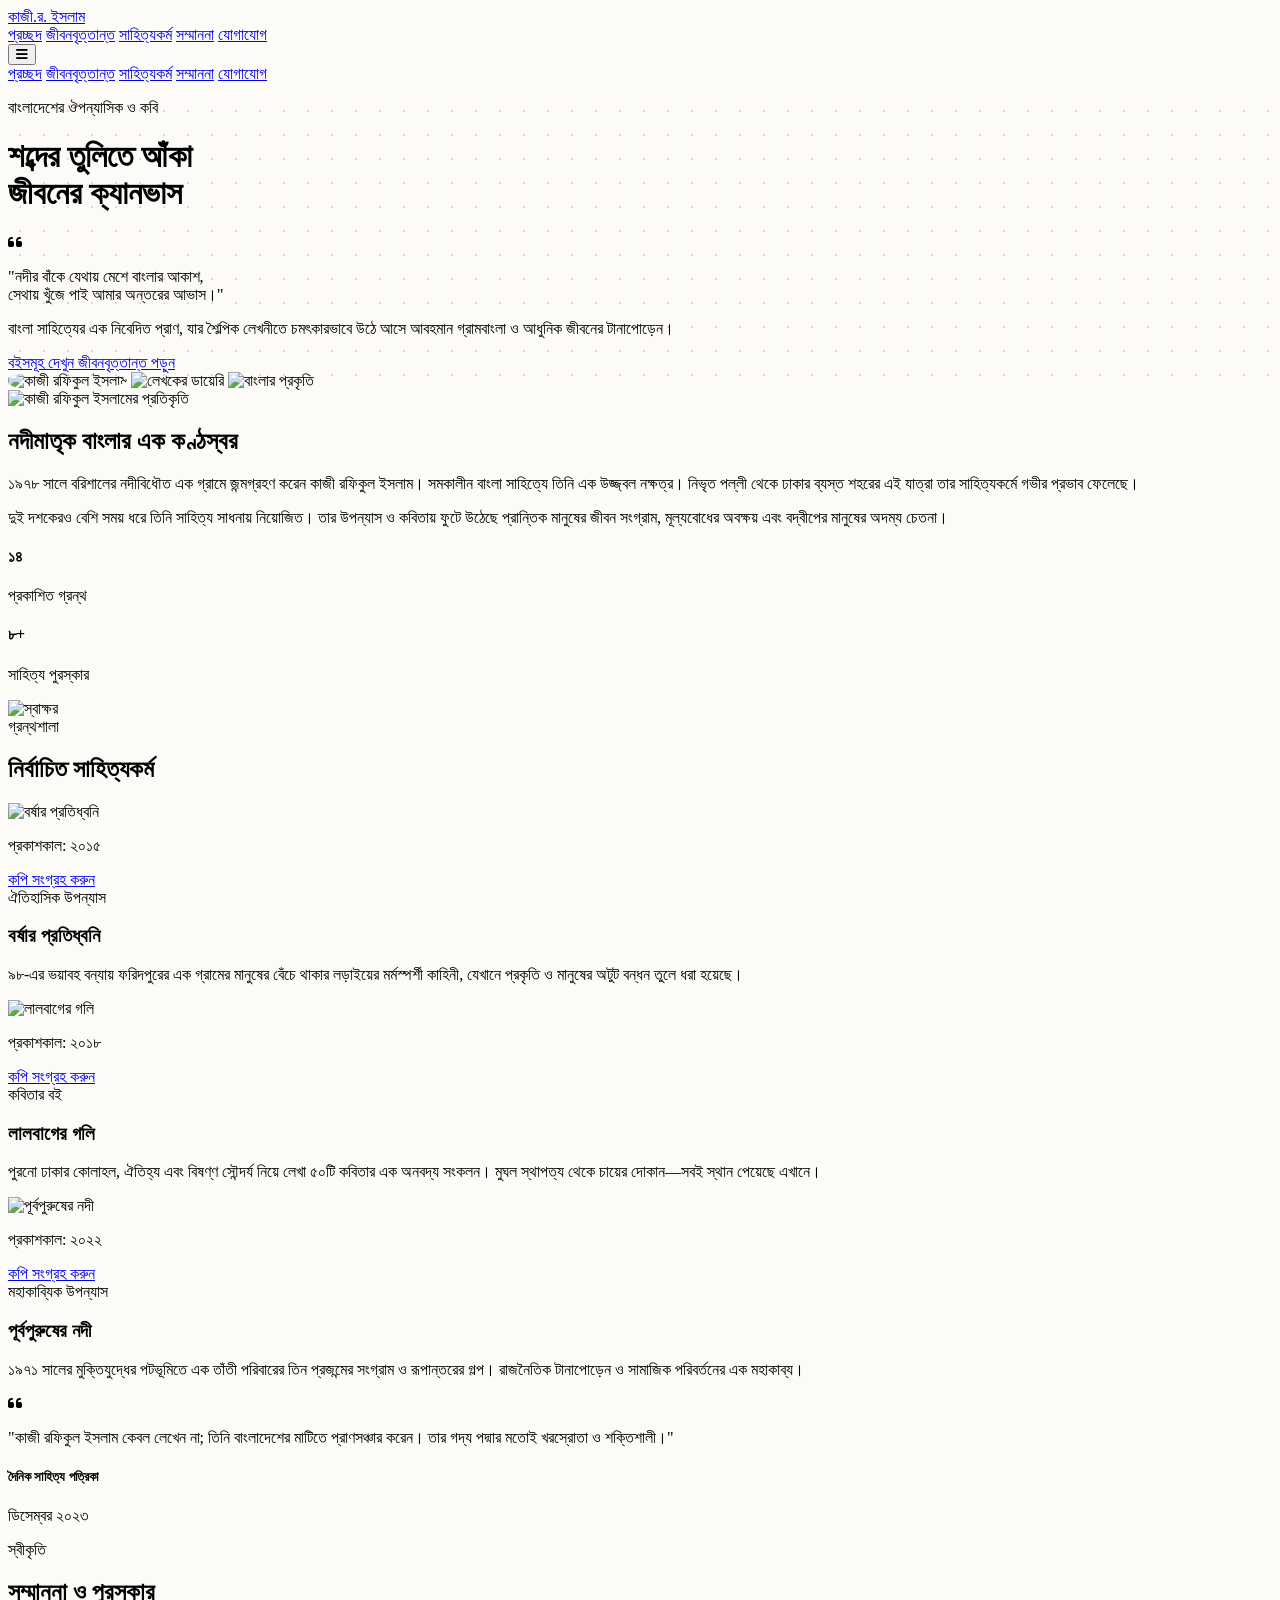
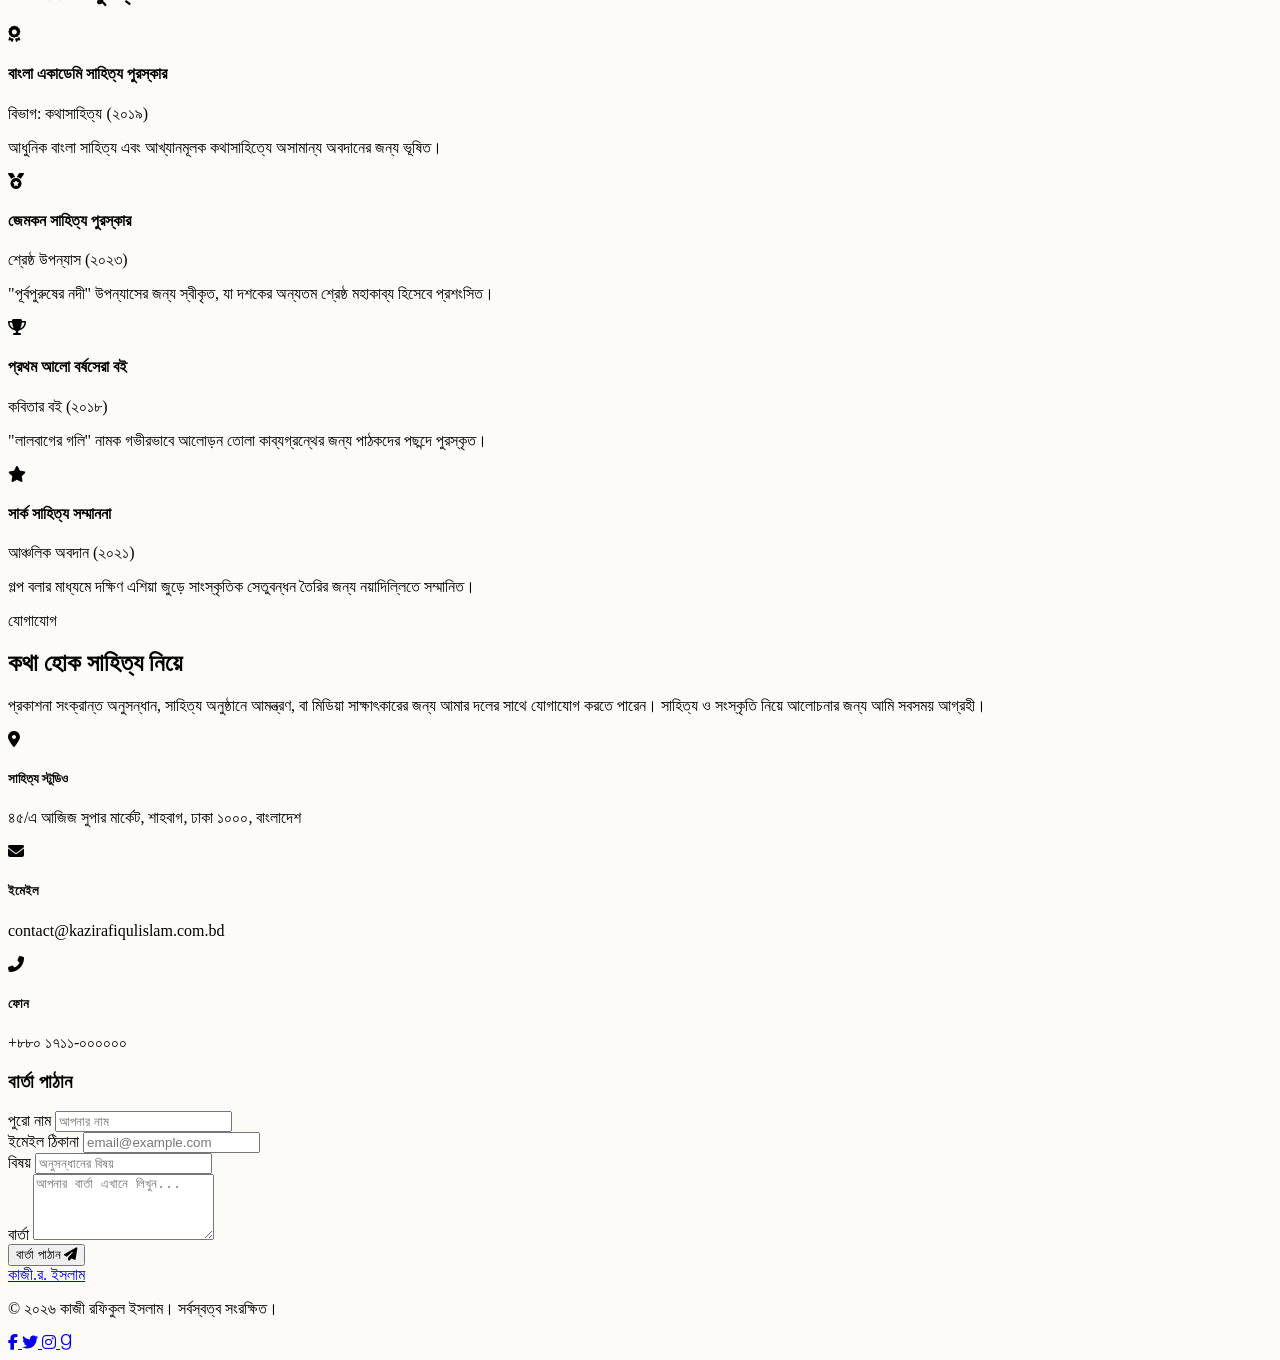
==== index.html @ dcc14ac2 "Add files via upload" ====
<!DOCTYPE html>
<html lang="en" class="scroll-smooth">
<head>
    <meta charset="UTF-8">
    <meta name="viewport" content="width=device-width, initial-scale=1.0">
    <title>কাজী রফিকুল ইসলাম | লেখক, কবি ও ঔপন্যাসিক</title>
    <!-- Tailwind CSS -->
    <script src="https://cdn.tailwindcss.com"></script>
    <!-- Google Fonts -->
    <link href="https://fonts.googleapis.com/css2?family=Noto+Sans+Bengali:wght@300;400;500;600;700&family=Noto+Serif+Bengali:wght@300;400;500;600;700&display=swap" rel="stylesheet">
    <!-- Font Awesome for Icons -->
    <link rel="stylesheet" href="https://cdnjs.cloudflare.com/ajax/libs/font-awesome/6.4.0/css/all.min.css">
    
    <script>
        tailwind.config = {
            theme: {
                extend: {
                    fontFamily: {
                        sans: ['"Noto Sans Bengali"', 'sans-serif'],
                        serif: ['"Noto Serif Bengali"', 'serif'],
                    },
                    colors: {
                        brand: {
                            dark: '#2C363F', // Charcoal/Slate for artistic contrast
                            light: '#E5D9C5', // Warm Beige
                            gold: '#C05A3E', // Terracotta / Earthy clay
                            bg: '#FDFBF7' // Very light warm cream
                        }
                    }
                }
            }
        }
    </script>
    <style>
        body {
            background-color: #FDFBF7;
        }
        .hero-pattern {
            background-color: #FDFBF7;
            background-image: radial-gradient(#E5D9C5 1px, transparent 1px);
            background-size: 24px 24px;
        }
        @keyframes float {
            0% { transform: translateY(0px); }
            50% { transform: translateY(-15px); }
            100% { transform: translateY(0px); }
        }
        .animate-float {
            animation: float 6s ease-in-out infinite;
        }
        .artistic-shape {
            border-radius: 40% 60% 70% 30% / 40% 50% 60% 50%;
        }
        .book-card:hover .book-overlay {
            opacity: 1;
        }
        .book-img {
            transition: transform 0.5s ease;
        }
        .book-card:hover .book-img {
            transform: scale(1.05);
        }
    </style>
</head>
<body class="font-sans text-brand-dark antialiased selection:bg-brand-gold selection:text-white bg-brand-bg">

    <!-- Navigation -->
    <nav class="fixed w-full z-50 transition-all duration-300 bg-brand-bg/90 backdrop-blur-md shadow-sm border-b border-brand-light/50" id="navbar">
        <div class="max-w-7xl mx-auto px-4 sm:px-6 lg:px-8">
            <div class="flex justify-between items-center h-20">
                <div class="flex-shrink-0 flex items-center">
                    <a href="#home" class="font-serif text-2xl font-bold text-brand-dark tracking-wider">
                        কাজী<span class="text-brand-gold">.</span>র<span class="text-brand-gold">.</span> ইসলাম
                    </a>
                </div>
                
                <!-- Desktop Menu -->
                <div class="hidden md:flex space-x-8 items-center">
                    <a href="#home" class="text-brand-dark hover:text-brand-gold transition-colors duration-200 font-medium">প্রচ্ছদ</a>
                    <a href="#about" class="text-brand-dark hover:text-brand-gold transition-colors duration-200 font-medium">জীবনবৃত্তান্ত</a>
                    <a href="#works" class="text-brand-dark hover:text-brand-gold transition-colors duration-200 font-medium">সাহিত্যকর্ম</a>
                    <a href="#accolades" class="text-brand-dark hover:text-brand-gold transition-colors duration-200 font-medium">সম্মাননা</a>
                    <a href="#contact" class="px-5 py-2.5 bg-brand-dark text-white font-semibold rounded-full hover:bg-brand-gold transition-all duration-300 shadow-md">যোগাযোগ</a>
                </div>

                <!-- Mobile Menu Button -->
                <div class="md:hidden flex items-center">
                    <button id="mobile-menu-btn" class="text-brand-dark hover:text-brand-gold focus:outline-none">
                        <i class="fas fa-bars text-2xl"></i>
                    </button>
                </div>
            </div>
        </div>

        <!-- Mobile Menu -->
        <div id="mobile-menu" class="hidden md:hidden bg-brand-bg border-t border-brand-light">
            <div class="px-2 pt-2 pb-3 space-y-1 sm:px-3 shadow-lg">
                <a href="#home" class="block px-3 py-2 text-base font-medium text-brand-dark hover:text-brand-gold mobile-link">প্রচ্ছদ</a>
                <a href="#about" class="block px-3 py-2 text-base font-medium text-brand-dark hover:text-brand-gold mobile-link">জীবনবৃত্তান্ত</a>
                <a href="#works" class="block px-3 py-2 text-base font-medium text-brand-dark hover:text-brand-gold mobile-link">সাহিত্যকর্ম</a>
                <a href="#accolades" class="block px-3 py-2 text-base font-medium text-brand-dark hover:text-brand-gold mobile-link">সম্মাননা</a>
                <a href="#contact" class="block px-3 py-2 text-base font-medium text-brand-gold hover:text-brand-dark mobile-link">যোগাযোগ</a>
            </div>
        </div>
    </nav>

    <!-- Hero Section -->
    <header id="home" class="hero-pattern flex items-center pt-32 pb-16 overflow-hidden relative">
        <!-- Abstract Background Blobs -->
        <div class="absolute top-10 left-10 w-64 h-64 bg-brand-light/40 rounded-full blur-3xl"></div>
        <div class="absolute bottom-10 right-20 w-80 h-80 bg-brand-gold/10 rounded-full blur-3xl"></div>

        <div class="max-w-7xl mx-auto px-4 sm:px-6 lg:px-8 w-full relative z-10">
            <div class="grid grid-cols-1 lg:grid-cols-2 gap-10 items-center">
                <!-- Text Content -->
                <div class="text-center lg:text-left order-1 pt-6 lg:pt-0">
                    <p class="text-brand-gold font-bold tracking-widest mb-4 text-sm md:text-base uppercase flex items-center justify-center lg:justify-start gap-2">
                        <span class="w-8 h-[2px] bg-brand-gold"></span>
                        বাংলাদেশের ঔপন্যাসিক ও কবি
                    </p>
                    <h1 class="text-4xl md:text-5xl lg:text-5xl/tight font-serif font-bold text-brand-dark mb-6">
                        শব্দের তুলিতে আঁকা <br/> <span class="text-brand-gold italic">জীবনের ক্যানভাস</span>
                    </h1>
                    
                    <!-- 2 Lines of Poetry -->
                    <div class="mb-8 pl-6 border-l-4 border-brand-gold text-left max-w-lg mx-auto lg:mx-0 relative">
                        <i class="fas fa-quote-left text-3xl text-brand-light absolute -left-3 -top-4 bg-brand-bg px-1 rounded-full"></i>
                        <p class="text-xl md:text-2xl text-brand-dark font-serif italic pt-2">
                            "নদীর বাঁকে যেথায় মেশে বাংলার আকাশ,<br/>
                            সেথায় খুঁজে পাই আমার অন্তরের আভাস।"
                        </p>
                    </div>

                    <p class="text-lg text-gray-600 mb-10 font-light leading-relaxed max-w-lg mx-auto lg:mx-0 text-left md:text-left">
                        বাংলা সাহিত্যের এক নিবেদিত প্রাণ, যার শৈল্পিক লেখনীতে চমৎকারভাবে উঠে আসে আবহমান গ্রামবাংলা ও আধুনিক জীবনের টানাপোড়েন।
                    </p>
                    <div class="flex flex-col sm:flex-row gap-5 justify-center lg:justify-start">
                        <a href="#works" class="px-8 py-4 bg-brand-dark text-white font-bold rounded-full hover:bg-brand-gold transition-all duration-300 text-center shadow-lg hover:shadow-xl transform hover:-translate-y-1">
                            বইসমূহ দেখুন
                        </a>
                        <a href="#about" class="px-8 py-4 bg-transparent border-2 border-brand-dark text-brand-dark font-bold rounded-full hover:bg-brand-dark hover:text-white transition-all duration-300 text-center">
                            জীবনবৃত্তান্ত পড়ুন
                        </a>
                    </div>
                </div>
                
                <!-- Artistic Photo Collage -->
                <div class="order-2 relative h-[350px] lg:h-[450px] w-full max-w-lg mx-auto mt-8 lg:mt-0">
                    <!-- Main Portrait -->
                    <img src="https://images.unsplash.com/photo-1544717305-2782549b5136?ixlib=rb-4.0.3&auto=format&fit=crop&w=600&q=80" alt="কাজী রফিকুল ইসলাম" class="absolute w-48 h-60 lg:w-56 lg:h-72 object-cover z-20 artistic-shape shadow-[0_20px_50px_rgba(0,0,0,0.15)] left-4 lg:left-12 top-4 border-8 border-white transition-transform duration-700 hover:scale-105">
                    
                    <!-- Writing/Detail Image -->
                    <img src="https://images.unsplash.com/photo-1455390582262-044cdead27d8?ixlib=rb-4.0.3&auto=format&fit=crop&w=400&q=80" alt="লেখকের ডায়েরি" class="absolute w-32 h-32 lg:w-40 lg:h-40 object-cover z-30 rounded-full shadow-2xl right-4 lg:right-8 top-32 lg:top-40 border-8 border-white animate-float">
                    
                    <!-- Bengal Nature/Abstract Image -->
                    <img src="https://images.unsplash.com/photo-1490808298716-e57585da812f?ixlib=rb-4.0.3&auto=format&fit=crop&w=400&q=80" alt="বাংলার প্রকৃতি" class="absolute w-40 h-28 lg:w-48 lg:h-32 object-cover z-10 rounded-2xl shadow-lg bottom-4 lg:bottom-10 left-12 lg:left-24 -rotate-6 opacity-90 border-4 border-white hover:rotate-0 transition-all duration-500 hover:opacity-100 hover:z-40">
                    
                    <!-- Decorative Circle -->
                    <div class="absolute w-24 h-24 lg:w-32 lg:h-32 border border-brand-gold rounded-full top-0 right-12 lg:right-16 -z-10 animate-[spin_20s_linear_infinite]"></div>
                </div>
            </div>
        </div>
    </header>

    <!-- About Section -->
    <section id="about" class="py-24 bg-white">
        <div class="max-w-7xl mx-auto px-4 sm:px-6 lg:px-8">
            <div class="grid grid-cols-1 md:grid-cols-2 gap-16 items-center">
                <div class="relative">
                    <div class="absolute inset-0 bg-brand-gold transform translate-x-4 translate-y-4 rounded-sm"></div>
                    <img src="https://images.unsplash.com/photo-1552374196-c4e7ffc6e126?ixlib=rb-4.0.3&auto=format&fit=crop&w=800&q=80" alt="কাজী রফিকুল ইসলামের প্রতিকৃতি" class="relative z-10 w-full h-auto object-cover rounded-sm shadow-xl grayscale hover:grayscale-0 transition-all duration-700">
                </div>
                <div>
                    <h2 class="text-3xl md:text-4xl font-serif font-bold text-brand-dark mb-6">নদীমাতৃক বাংলার এক কণ্ঠস্বর</h2>
                    <p class="text-gray-600 mb-6 leading-relaxed">
                        ১৯৭৮ সালে বরিশালের নদীবিধৌত এক গ্রামে জন্মগ্রহণ করেন কাজী রফিকুল ইসলাম। সমকালীন বাংলা সাহিত্যে তিনি এক উজ্জ্বল নক্ষত্র। নিভৃত পল্লী থেকে ঢাকার ব্যস্ত শহরের এই যাত্রা তার সাহিত্যকর্মে গভীর প্রভাব ফেলেছে।
                    </p>
                    <p class="text-gray-600 mb-6 leading-relaxed">
                        দুই দশকেরও বেশি সময় ধরে তিনি সাহিত্য সাধনায় নিয়োজিত। তার উপন্যাস ও কবিতায় ফুটে উঠেছে প্রান্তিক মানুষের জীবন সংগ্রাম, মূল্যবোধের অবক্ষয় এবং বদ্বীপের মানুষের অদম্য চেতনা।
                    </p>
                    <div class="grid grid-cols-2 gap-6 mt-10">
                        <div class="border-l-4 border-brand-gold pl-4">
                            <h4 class="text-3xl font-bold text-brand-dark font-serif">১৪</h4>
                            <p class="text-sm text-gray-500 uppercase tracking-wider mt-1">প্রকাশিত গ্রন্থ</p>
                        </div>
                        <div class="border-l-4 border-brand-gold pl-4">
                            <h4 class="text-3xl font-bold text-brand-dark font-serif">৮+</h4>
                            <p class="text-sm text-gray-500 uppercase tracking-wider mt-1">সাহিত্য পুরস্কার</p>
                        </div>
                    </div>
                    <div class="mt-10">
                        <img src="https://upload.wikimedia.org/wikipedia/commons/thumb/c/cd/Signature_of_John_Hancock.svg/1200px-Signature_of_John_Hancock.svg.png" alt="স্বাক্ষর" class="h-12 opacity-40">
                    </div>
                </div>
            </div>
        </div>
    </section>

    <!-- Works Section -->
    <section id="works" class="py-24 bg-brand-bg">
        <div class="max-w-7xl mx-auto px-4 sm:px-6 lg:px-8">
            <div class="text-center mb-16">
                <span class="text-brand-gold font-medium tracking-widest uppercase text-sm">গ্রন্থশালা</span>
                <h2 class="text-3xl md:text-5xl font-serif font-bold text-brand-dark mt-2 mb-4">নির্বাচিত সাহিত্যকর্ম</h2>
                <div class="w-24 h-1 bg-brand-gold mx-auto"></div>
            </div>

            <div class="grid grid-cols-1 md:grid-cols-3 gap-10">
                <!-- Book 1 -->
                <div class="book-card bg-white rounded-sm shadow-md overflow-hidden relative group cursor-pointer">
                    <div class="overflow-hidden h-80 relative">
                        <img src="https://images.unsplash.com/photo-1515694346937-94d85e41e6f0?ixlib=rb-4.0.3&auto=format&fit=crop&w=600&q=80" alt="বর্ষার প্রতিধ্বনি" class="book-img w-full h-full object-cover">
                        <div class="book-overlay absolute inset-0 bg-brand-dark/90 opacity-0 transition-opacity duration-300 flex flex-col justify-center items-center p-6 text-center">
                            <p class="text-white text-sm mb-4">প্রকাশকাল: ২০১৫</p>
                            <a href="#contact" class="px-6 py-2 border border-brand-gold text-brand-gold hover:bg-brand-gold hover:text-brand-dark transition-colors duration-300">কপি সংগ্রহ করুন</a>
                        </div>
                    </div>
                    <div class="p-8">
                        <span class="text-xs font-bold text-brand-light uppercase tracking-wider">ঐতিহাসিক উপন্যাস</span>
                        <h3 class="text-2xl font-serif font-bold text-gray-900 mt-2 mb-3">বর্ষার প্রতিধ্বনি</h3>
                        <p class="text-gray-600 text-sm line-clamp-3">
                            ৯৮-এর ভয়াবহ বন্যায় ফরিদপুরের এক গ্রামের মানুষের বেঁচে থাকার লড়াইয়ের মর্মস্পর্শী কাহিনী, যেখানে প্রকৃতি ও মানুষের অটুট বন্ধন তুলে ধরা হয়েছে।
                        </p>
                    </div>
                </div>

                <!-- Book 2 -->
                <div class="book-card bg-white rounded-sm shadow-md overflow-hidden relative group cursor-pointer">
                    <div class="overflow-hidden h-80 relative">
                        <img src="https://images.unsplash.com/photo-1605648834925-5fec8e775a6c?ixlib=rb-4.0.3&auto=format&fit=crop&w=600&q=80" alt="লালবাগের গলি" class="book-img w-full h-full object-cover">
                        <div class="book-overlay absolute inset-0 bg-brand-dark/90 opacity-0 transition-opacity duration-300 flex flex-col justify-center items-center p-6 text-center">
                            <p class="text-white text-sm mb-4">প্রকাশকাল: ২০১৮</p>
                            <a href="#contact" class="px-6 py-2 border border-brand-gold text-brand-gold hover:bg-brand-gold hover:text-brand-dark transition-colors duration-300">কপি সংগ্রহ করুন</a>
                        </div>
                    </div>
                    <div class="p-8">
                        <span class="text-xs font-bold text-brand-light uppercase tracking-wider">কবিতার বই</span>
                        <h3 class="text-2xl font-serif font-bold text-gray-900 mt-2 mb-3">লালবাগের গলি</h3>
                        <p class="text-gray-600 text-sm line-clamp-3">
                            পুরনো ঢাকার কোলাহল, ঐতিহ্য এবং বিষণ্ণ সৌন্দর্য নিয়ে লেখা ৫০টি কবিতার এক অনবদ্য সংকলন। মুঘল স্থাপত্য থেকে চায়ের দোকান—সবই স্থান পেয়েছে এখানে।
                        </p>
                    </div>
                </div>

                <!-- Book 3 -->
                <div class="book-card bg-white rounded-sm shadow-md overflow-hidden relative group cursor-pointer">
                    <div class="overflow-hidden h-80 relative">
                        <img src="https://images.unsplash.com/photo-1476514525535-07fb3b4ae5f1?ixlib=rb-4.0.3&auto=format&fit=crop&w=600&q=80" alt="পূর্বপুরুষের নদী" class="book-img w-full h-full object-cover">
                        <div class="book-overlay absolute inset-0 bg-brand-dark/90 opacity-0 transition-opacity duration-300 flex flex-col justify-center items-center p-6 text-center">
                            <p class="text-white text-sm mb-4">প্রকাশকাল: ২০২২</p>
                            <a href="#contact" class="px-6 py-2 border border-brand-gold text-brand-gold hover:bg-brand-gold hover:text-brand-dark transition-colors duration-300">কপি সংগ্রহ করুন</a>
                        </div>
                    </div>
                    <div class="p-8">
                        <span class="text-xs font-bold text-brand-light uppercase tracking-wider">মহাকাব্যিক উপন্যাস</span>
                        <h3 class="text-2xl font-serif font-bold text-gray-900 mt-2 mb-3">পূর্বপুরুষের নদী</h3>
                        <p class="text-gray-600 text-sm line-clamp-3">
                            ১৯৭১ সালের মুক্তিযুদ্ধের পটভূমিতে এক তাঁতী পরিবারের তিন প্রজন্মের সংগ্রাম ও রূপান্তরের গল্প। রাজনৈতিক টানাপোড়েন ও সামাজিক পরিবর্তনের এক মহাকাব্য।
                        </p>
                    </div>
                </div>
            </div>
        </div>
    </section>

    <!-- Testimonial Section -->
    <section class="py-20 bg-brand-light/30 text-brand-dark relative overflow-hidden border-y border-brand-light">
        <div class="absolute inset-0 opacity-40" style="background-image: url('https://www.transparenttextures.com/patterns/cream-paper.png');"></div>
        <div class="max-w-4xl mx-auto px-4 text-center relative z-10">
            <i class="fas fa-quote-left text-5xl text-brand-gold mb-8 animate-pulse"></i>
            <p class="text-2xl md:text-3xl font-serif font-light italic leading-relaxed mb-8 text-gray-800">
                "কাজী রফিকুল ইসলাম কেবল লেখেন না; তিনি বাংলাদেশের মাটিতে প্রাণসঞ্চার করেন। তার গদ্য পদ্মার মতোই খরস্রোতা ও শক্তিশালী।"
            </p>
            <div>
                <h5 class="text-lg font-bold text-brand-gold uppercase tracking-widest">দৈনিক সাহিত্য পত্রিকা</h5>
                <p class="text-sm text-gray-500 mt-1">ডিসেম্বর ২০২৩</p>
            </div>
        </div>
    </section>

    <!-- Accolades Section -->
    <section id="accolades" class="py-24 bg-white">
        <div class="max-w-7xl mx-auto px-4 sm:px-6 lg:px-8">
            <div class="text-center mb-16">
                <span class="text-brand-gold font-medium tracking-widest uppercase text-sm">স্বীকৃতি</span>
                <h2 class="text-3xl md:text-5xl font-serif font-bold text-brand-dark mt-2 mb-4">সম্মাননা ও পুরস্কার</h2>
                <div class="w-24 h-1 bg-brand-gold mx-auto"></div>
            </div>

            <div class="grid grid-cols-1 md:grid-cols-2 gap-8 max-w-4xl mx-auto">
                <div class="flex items-start p-6 border border-gray-100 rounded-sm shadow-sm hover:shadow-md transition-shadow bg-gray-50">
                    <div class="flex-shrink-0 mr-6">
                        <div class="w-14 h-14 bg-brand-dark rounded-full flex items-center justify-center text-brand-gold text-2xl">
                            <i class="fas fa-award"></i>
                        </div>
                    </div>
                    <div>
                        <h4 class="text-xl font-bold text-gray-900 font-serif">বাংলা একাডেমি সাহিত্য পুরস্কার</h4>
                        <p class="text-brand-light font-medium text-sm mt-1 mb-2">বিভাগ: কথাসাহিত্য (২০১৯)</p>
                        <p class="text-gray-600 text-sm">আধুনিক বাংলা সাহিত্য এবং আখ্যানমূলক কথাসাহিত্যে অসামান্য অবদানের জন্য ভূষিত।</p>
                    </div>
                </div>

                <div class="flex items-start p-6 border border-gray-100 rounded-sm shadow-sm hover:shadow-md transition-shadow bg-gray-50">
                    <div class="flex-shrink-0 mr-6">
                        <div class="w-14 h-14 bg-brand-dark rounded-full flex items-center justify-center text-brand-gold text-2xl">
                            <i class="fas fa-medal"></i>
                        </div>
                    </div>
                    <div>
                        <h4 class="text-xl font-bold text-gray-900 font-serif">জেমকন সাহিত্য পুরস্কার</h4>
                        <p class="text-brand-light font-medium text-sm mt-1 mb-2">শ্রেষ্ঠ উপন্যাস (২০২৩)</p>
                        <p class="text-gray-600 text-sm">"পূর্বপুরুষের নদী" উপন্যাসের জন্য স্বীকৃত, যা দশকের অন্যতম শ্রেষ্ঠ মহাকাব্য হিসেবে প্রশংসিত।</p>
                    </div>
                </div>

                <div class="flex items-start p-6 border border-gray-100 rounded-sm shadow-sm hover:shadow-md transition-shadow bg-gray-50">
                    <div class="flex-shrink-0 mr-6">
                        <div class="w-14 h-14 bg-brand-dark rounded-full flex items-center justify-center text-brand-gold text-2xl">
                            <i class="fas fa-trophy"></i>
                        </div>
                    </div>
                    <div>
                        <h4 class="text-xl font-bold text-gray-900 font-serif">প্রথম আলো বর্ষসেরা বই</h4>
                        <p class="text-brand-light font-medium text-sm mt-1 mb-2">কবিতার বই (২০১৮)</p>
                        <p class="text-gray-600 text-sm">"লালবাগের গলি" নামক গভীরভাবে আলোড়ন তোলা কাব্যগ্রন্থের জন্য পাঠকদের পছন্দে পুরস্কৃত।</p>
                    </div>
                </div>

                <div class="flex items-start p-6 border border-gray-100 rounded-sm shadow-sm hover:shadow-md transition-shadow bg-gray-50">
                    <div class="flex-shrink-0 mr-6">
                        <div class="w-14 h-14 bg-brand-dark rounded-full flex items-center justify-center text-brand-gold text-2xl">
                            <i class="fas fa-star"></i>
                        </div>
                    </div>
                    <div>
                        <h4 class="text-xl font-bold text-gray-900 font-serif">সার্ক সাহিত্য সম্মাননা</h4>
                        <p class="text-brand-light font-medium text-sm mt-1 mb-2">আঞ্চলিক অবদান (২০২১)</p>
                        <p class="text-gray-600 text-sm">গল্প বলার মাধ্যমে দক্ষিণ এশিয়া জুড়ে সাংস্কৃতিক সেতুবন্ধন তৈরির জন্য নয়াদিল্লিতে সম্মানিত।</p>
                    </div>
                </div>
            </div>
        </div>
    </section>

    <!-- Contact Section -->
    <section id="contact" class="py-24 bg-brand-bg border-t border-gray-200">
        <div class="max-w-7xl mx-auto px-4 sm:px-6 lg:px-8">
            <div class="grid grid-cols-1 lg:grid-cols-2 gap-16">
                <!-- Contact Info -->
                <div>
                    <span class="text-brand-gold font-medium tracking-widest uppercase text-sm">যোগাযোগ</span>
                    <h2 class="text-3xl md:text-5xl font-serif font-bold text-brand-dark mt-2 mb-6">কথা হোক সাহিত্য নিয়ে</h2>
                    <p class="text-gray-600 mb-10 leading-relaxed">
                        প্রকাশনা সংক্রান্ত অনুসন্ধান, সাহিত্য অনুষ্ঠানে আমন্ত্রণ, বা মিডিয়া সাক্ষাৎকারের জন্য আমার দলের সাথে যোগাযোগ করতে পারেন। সাহিত্য ও সংস্কৃতি নিয়ে আলোচনার জন্য আমি সবসময় আগ্রহী।
                    </p>
                    
                    <div class="space-y-6">
                        <div class="flex items-center">
                            <div class="w-12 h-12 bg-white rounded-full shadow-sm flex items-center justify-center text-brand-dark mr-4">
                                <i class="fas fa-map-marker-alt"></i>
                            </div>
                            <div>
                                <h5 class="font-bold text-gray-900">সাহিত্য স্টুডিও</h5>
                                <p class="text-gray-600">৪৫/এ আজিজ সুপার মার্কেট, শাহবাগ, ঢাকা ১০০০, বাংলাদেশ</p>
                            </div>
                        </div>
                        <div class="flex items-center">
                            <div class="w-12 h-12 bg-white rounded-full shadow-sm flex items-center justify-center text-brand-dark mr-4">
                                <i class="fas fa-envelope"></i>
                            </div>
                            <div>
                                <h5 class="font-bold text-gray-900">ইমেইল</h5>
                                <p class="text-gray-600">contact@kazirafiqulislam.com.bd</p>
                            </div>
                        </div>
                        <div class="flex items-center">
                            <div class="w-12 h-12 bg-white rounded-full shadow-sm flex items-center justify-center text-brand-dark mr-4">
                                <i class="fas fa-phone-alt"></i>
                            </div>
                            <div>
                                <h5 class="font-bold text-gray-900">ফোন</h5>
                                <p class="text-gray-600">+৮৮০ ১৭১১-০০০০০০</p>
                            </div>
                        </div>
                    </div>
                </div>

                <!-- Contact Form -->
                <div class="bg-white p-8 md:p-10 rounded-sm shadow-lg border-t-4 border-brand-dark">
                    <h3 class="text-2xl font-serif font-bold text-gray-900 mb-6">বার্তা পাঠান</h3>
                    <form onsubmit="event.preventDefault(); alert('আপনার বার্তার জন্য ধন্যবাদ। আমাদের দল শীঘ্রই আপনার সাথে যোগাযোগ করবে।');" class="space-y-6">
                        <div class="grid grid-cols-1 md:grid-cols-2 gap-6">
                            <div>
                                <label for="name" class="block text-sm font-medium text-gray-700 mb-2">পুরো নাম</label>
                                <input type="text" id="name" class="w-full px-4 py-3 border border-gray-300 rounded-sm focus:ring-brand-dark focus:border-brand-dark outline-none transition-colors" placeholder="আপনার নাম" required>
                            </div>
                            <div>
                                <label for="email" class="block text-sm font-medium text-gray-700 mb-2">ইমেইল ঠিকানা</label>
                                <input type="email" id="email" class="w-full px-4 py-3 border border-gray-300 rounded-sm focus:ring-brand-dark focus:border-brand-dark outline-none transition-colors" placeholder="email@example.com" required>
                            </div>
                        </div>
                        <div>
                            <label for="subject" class="block text-sm font-medium text-gray-700 mb-2">বিষয়</label>
                            <input type="text" id="subject" class="w-full px-4 py-3 border border-gray-300 rounded-sm focus:ring-brand-dark focus:border-brand-dark outline-none transition-colors" placeholder="অনুসন্ধানের বিষয়" required>
                        </div>
                        <div>
                            <label for="message" class="block text-sm font-medium text-gray-700 mb-2">বার্তা</label>
                            <textarea id="message" rows="4" class="w-full px-4 py-3 border border-gray-300 rounded-sm focus:ring-brand-dark focus:border-brand-dark outline-none transition-colors resize-none" placeholder="আপনার বার্তা এখানে লিখুন..." required></textarea>
                        </div>
                        <button type="submit" class="w-full bg-brand-dark text-white font-bold py-4 rounded-sm hover:bg-green-900 transition-colors duration-300 flex justify-center items-center">
                            বার্তা পাঠান <i class="fas fa-paper-plane ml-2"></i>
                        </button>
                    </form>
                </div>
            </div>
        </div>
    </section>

    <!-- Footer -->
    <footer class="bg-brand-dark text-gray-300 py-12 border-t border-brand-dark">
        <div class="max-w-7xl mx-auto px-4 sm:px-6 lg:px-8 flex flex-col md:flex-row justify-between items-center">
            <div class="mb-6 md:mb-0 text-center md:text-left">
                <a href="#home" class="font-serif text-2xl font-bold text-white tracking-wider block mb-2">
                    কাজী<span class="text-brand-gold">.</span>র<span class="text-brand-gold">.</span> ইসলাম
                </a>
                <p class="text-sm text-gray-400">© ২০২৬ কাজী রফিকুল ইসলাম। সর্বস্বত্ব সংরক্ষিত।</p>
            </div>
            
            <div class="flex space-x-6">
                <a href="#" class="w-10 h-10 rounded-full bg-gray-800 flex items-center justify-center hover:bg-brand-gold hover:text-white transition-all duration-300">
                    <i class="fab fa-facebook-f"></i>
                </a>
                <a href="#" class="w-10 h-10 rounded-full bg-gray-800 flex items-center justify-center hover:bg-brand-gold hover:text-white transition-all duration-300">
                    <i class="fab fa-twitter"></i>
                </a>
                <a href="#" class="w-10 h-10 rounded-full bg-gray-800 flex items-center justify-center hover:bg-brand-gold hover:text-white transition-all duration-300">
                    <i class="fab fa-instagram"></i>
                </a>
                <a href="#" class="w-10 h-10 rounded-full bg-gray-800 flex items-center justify-center hover:bg-brand-gold hover:text-white transition-all duration-300">
                    <i class="fab fa-goodreads-g"></i>
                </a>
            </div>
        </div>
    </footer>

    <!-- JavaScript for Mobile Menu and interactions -->
    <script>
        // Mobile menu toggle
        const btn = document.getElementById('mobile-menu-btn');
        const menu = document.getElementById('mobile-menu');
        const mobileLinks = document.querySelectorAll('.mobile-link');

        btn.addEventListener('click', () => {
            menu.classList.toggle('hidden');
        });

        // Close mobile menu on link click
        mobileLinks.forEach(link => {
            link.addEventListener('click', () => {
                menu.classList.add('hidden');
            });
        });

        // Navbar background opacity on scroll
        window.addEventListener('scroll', () => {
            const nav = document.getElementById('navbar');
            if (window.scrollY > 50) {
                nav.classList.add('shadow-md');
                nav.classList.remove('bg-brand-bg/90', 'shadow-sm');
                nav.classList.add('bg-white');
            } else {
                nav.classList.remove('shadow-md', 'bg-white');
                nav.classList.add('bg-brand-bg/90', 'shadow-sm');
            }
        });
    </script>
</body>
</html>
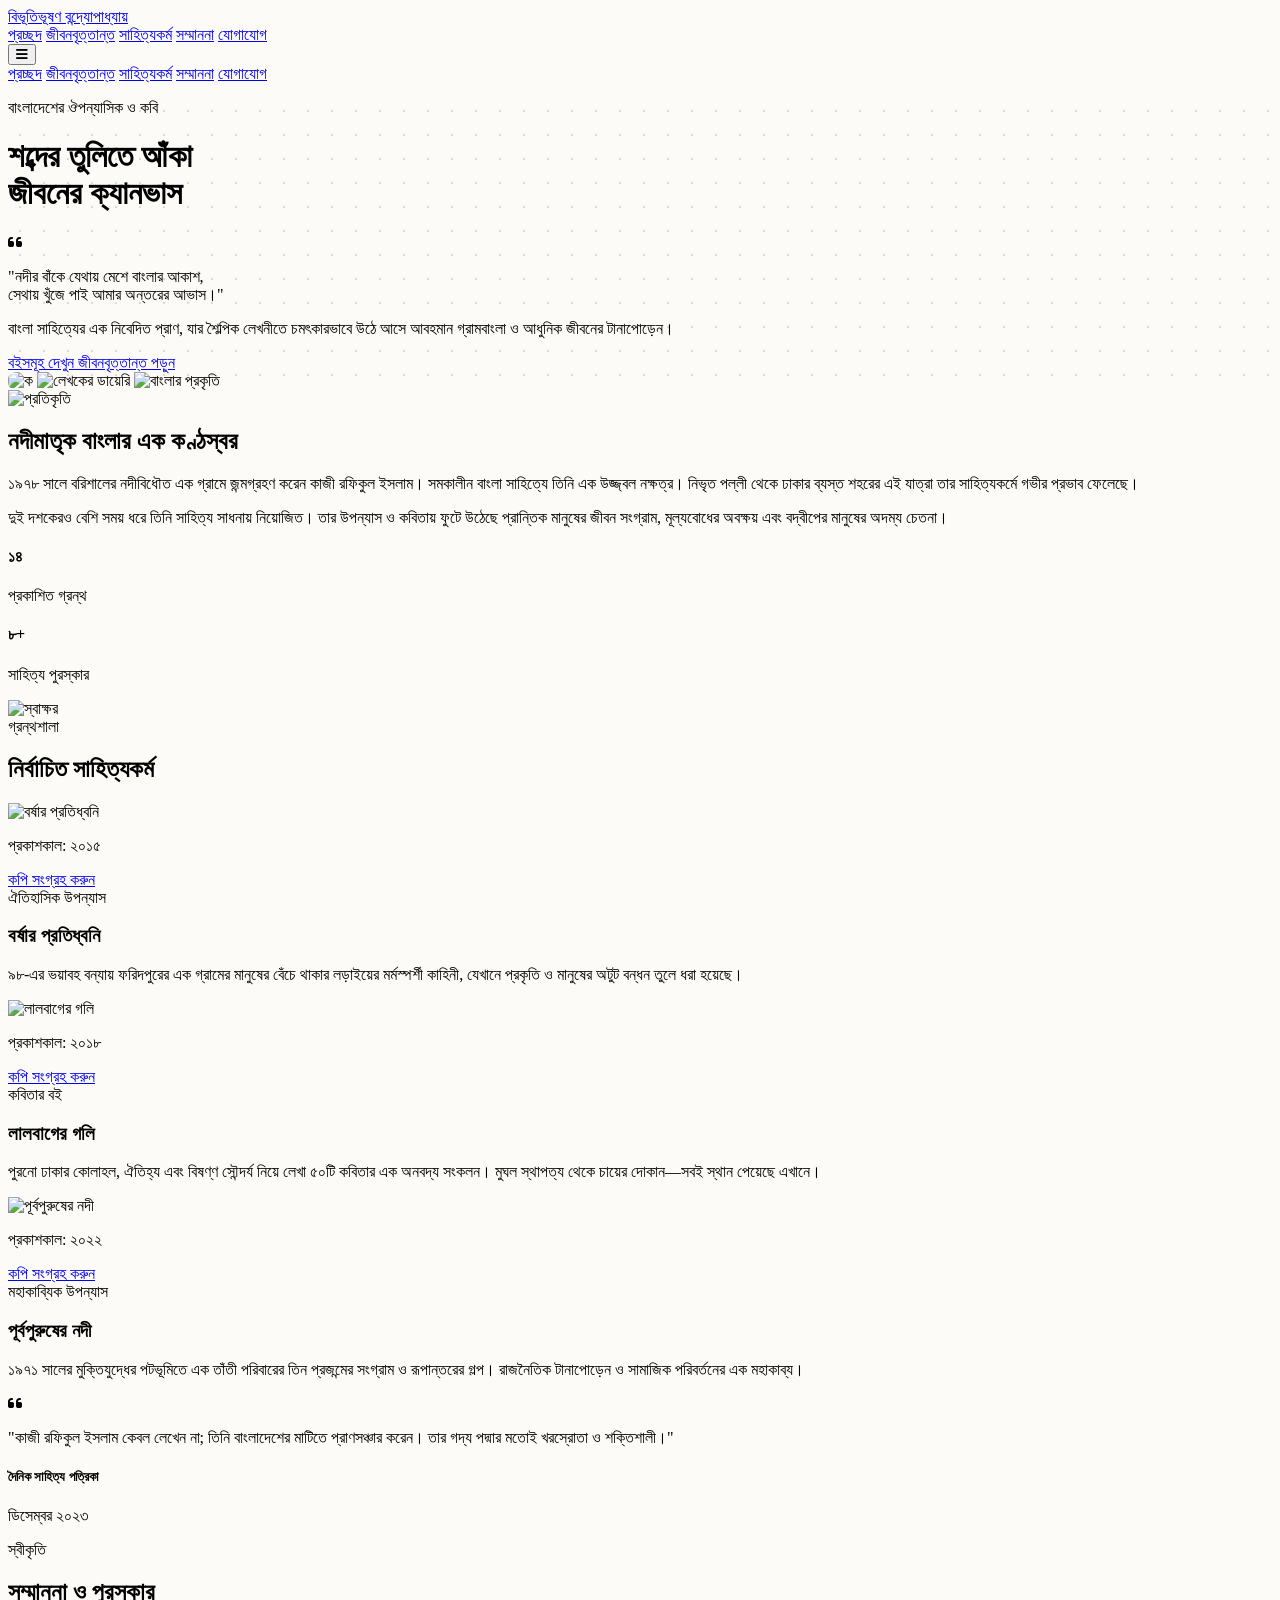
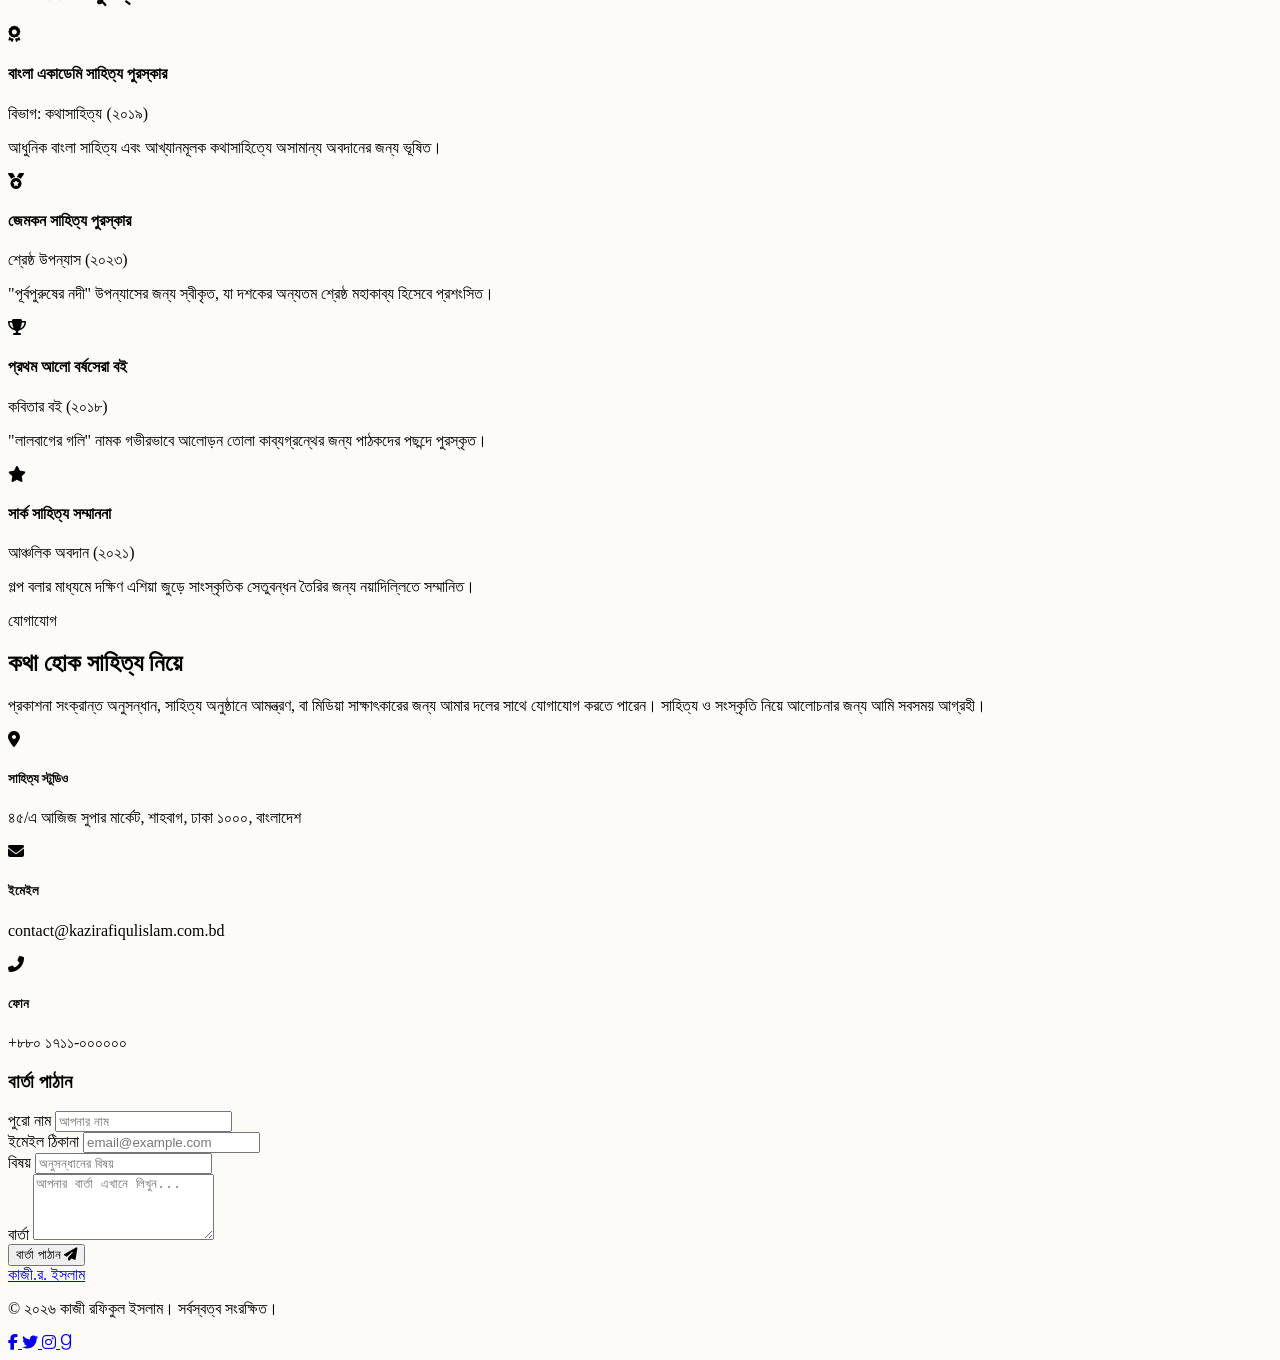
==== commit 495df2ba: "index.html" ====
--- a/index.html
+++ b/index.html
@@ -3,7 +3,7 @@
 <head>
     <meta charset="UTF-8">
     <meta name="viewport" content="width=device-width, initial-scale=1.0">
-    <title>কাজী রফিকুল ইসলাম | লেখক, কবি ও ঔপন্যাসিক</title>
+    <title>বিভূতিভূষণ বন্দ্যোপাধ্যায়াম | লেখক, কবি ও ঔপন্যাসিক</title>
     <!-- Tailwind CSS -->
     <script src="https://cdn.tailwindcss.com"></script>
     <!-- Google Fonts -->
@@ -70,7 +70,7 @@
             <div class="flex justify-between items-center h-20">
                 <div class="flex-shrink-0 flex items-center">
                     <a href="#home" class="font-serif text-2xl font-bold text-brand-dark tracking-wider">
-                        কাজী<span class="text-brand-gold">.</span>র<span class="text-brand-gold">.</span> ইসলাম
+                        বিভূতিভূষণ<span class="text-brand-gold"> </span><span class="text-brand-gold"></span>বন্দ্যোপাধ্যায়
                     </a>
                 </div>
                 
@@ -147,13 +147,13 @@
                 <!-- Artistic Photo Collage -->
                 <div class="order-2 relative h-[350px] lg:h-[450px] w-full max-w-lg mx-auto mt-8 lg:mt-0">
                     <!-- Main Portrait -->
-                    <img src="https://images.unsplash.com/photo-1544717305-2782549b5136?ixlib=rb-4.0.3&auto=format&fit=crop&w=600&q=80" alt="কাজী রফিকুল ইসলাম" class="absolute w-48 h-60 lg:w-56 lg:h-72 object-cover z-20 artistic-shape shadow-[0_20px_50px_rgba(0,0,0,0.15)] left-4 lg:left-12 top-4 border-8 border-white transition-transform duration-700 hover:scale-105">
+                    <img src="https://pbs.twimg.com/media/F5zVjQMW8AA5DQH.jpg" alt="ক" class="absolute w-48 h-60 lg:w-56 lg:h-72 object-cover z-20 artistic-shape shadow-[0_20px_50px_rgba(0,0,0,0.15)] left-4 lg:left-12 top-4 border-8 border-white transition-transform duration-700 hover:scale-105">
                     
                     <!-- Writing/Detail Image -->
-                    <img src="https://images.unsplash.com/photo-1455390582262-044cdead27d8?ixlib=rb-4.0.3&auto=format&fit=crop&w=400&q=80" alt="লেখকের ডায়েরি" class="absolute w-32 h-32 lg:w-40 lg:h-40 object-cover z-30 rounded-full shadow-2xl right-4 lg:right-8 top-32 lg:top-40 border-8 border-white animate-float">
+                    <img src="https://www.anuperona.com/wp-content/uploads/2022/06/bibhutibhushan-bandyopadhyay.jpg" alt="লেখকের ডায়েরি" class="absolute w-32 h-32 lg:w-40 lg:h-40 object-cover z-30 rounded-full shadow-2xl right-4 lg:right-8 top-32 lg:top-40 border-8 border-white animate-float">
                     
                     <!-- Bengal Nature/Abstract Image -->
-                    <img src="https://images.unsplash.com/photo-1490808298716-e57585da812f?ixlib=rb-4.0.3&auto=format&fit=crop&w=400&q=80" alt="বাংলার প্রকৃতি" class="absolute w-40 h-28 lg:w-48 lg:h-32 object-cover z-10 rounded-2xl shadow-lg bottom-4 lg:bottom-10 left-12 lg:left-24 -rotate-6 opacity-90 border-4 border-white hover:rotate-0 transition-all duration-500 hover:opacity-100 hover:z-40">
+                    <img src="https://images.indianexpress.com/2019/09/bibhutibhushan_withrama.jpg" alt="বাংলার প্রকৃতি" class="absolute w-40 h-28 lg:w-48 lg:h-32 object-cover z-10 rounded-2xl shadow-lg bottom-4 lg:bottom-10 left-12 lg:left-24 -rotate-6 opacity-90 border-4 border-white hover:rotate-0 transition-all duration-500 hover:opacity-100 hover:z-40">
                     
                     <!-- Decorative Circle -->
                     <div class="absolute w-24 h-24 lg:w-32 lg:h-32 border border-brand-gold rounded-full top-0 right-12 lg:right-16 -z-10 animate-[spin_20s_linear_infinite]"></div>
@@ -168,7 +168,7 @@
             <div class="grid grid-cols-1 md:grid-cols-2 gap-16 items-center">
                 <div class="relative">
                     <div class="absolute inset-0 bg-brand-gold transform translate-x-4 translate-y-4 rounded-sm"></div>
-                    <img src="https://images.unsplash.com/photo-1552374196-c4e7ffc6e126?ixlib=rb-4.0.3&auto=format&fit=crop&w=800&q=80" alt="কাজী রফিকুল ইসলামের প্রতিকৃতি" class="relative z-10 w-full h-auto object-cover rounded-sm shadow-xl grayscale hover:grayscale-0 transition-all duration-700">
+                    <img src="https://img-cdn.publive.online/fit-in/640x430/filters:format(webp)/indian-express-bangla/media/media_files/2025/09/11/bibhutibhushan-bandopadhyay-2025-09-11-19-50-33.jpg" alt="প্রতিকৃতি" class="relative z-10 w-full h-auto object-cover rounded-sm shadow-xl grayscale hover:grayscale-0 transition-all duration-700">
                 </div>
                 <div>
                     <h2 class="text-3xl md:text-4xl font-serif font-bold text-brand-dark mb-6">নদীমাতৃক বাংলার এক কণ্ঠস্বর</h2>
@@ -189,7 +189,7 @@
                         </div>
                     </div>
                     <div class="mt-10">
-                        <img src="https://upload.wikimedia.org/wikipedia/commons/thumb/c/cd/Signature_of_John_Hancock.svg/1200px-Signature_of_John_Hancock.svg.png" alt="স্বাক্ষর" class="h-12 opacity-40">
+                        <img src="https://upload.wikimedia.org/wikipedia/commons/4/45/%E0%A6%B8%E0%A7%8D%E0%A6%AC%E0%A6%BE%E0%A6%95%E0%A7%8D%E0%A6%B7%E0%A6%B0_-_%E0%A6%AC%E0%A6%BF%E0%A6%AD%E0%A7%82%E0%A6%A4%E0%A6%BF%E0%A6%AD%E0%A7%82%E0%A6%B7%E0%A6%A3_%E0%A6%AC%E0%A6%A8%E0%A7%8D%E0%A6%A6%E0%A7%8D%E0%A6%AF%E0%A7%8B%E0%A6%AA%E0%A6%BE%E0%A6%A7%E0%A7%8D%E0%A6%AF%E0%A6%BE%E0%A6%AF%E0%A6%BC.jpg" alt="স্বাক্ষর" class="h-12 opacity-40">
                     </div>
                 </div>
             </div>
@@ -209,7 +209,7 @@
                 <!-- Book 1 -->
                 <div class="book-card bg-white rounded-sm shadow-md overflow-hidden relative group cursor-pointer">
                     <div class="overflow-hidden h-80 relative">
-                        <img src="https://images.unsplash.com/photo-1515694346937-94d85e41e6f0?ixlib=rb-4.0.3&auto=format&fit=crop&w=600&q=80" alt="বর্ষার প্রতিধ্বনি" class="book-img w-full h-full object-cover">
+                        <img src="https://rokbucket.rokomari.io/ProductNew20190903/260X372/Nishipadma-Bibhutibhushan_Bandyopadhyay-fbfe6-406861.png" alt="বর্ষার প্রতিধ্বনি" class="book-img w-full h-full object-cover">
                         <div class="book-overlay absolute inset-0 bg-brand-dark/90 opacity-0 transition-opacity duration-300 flex flex-col justify-center items-center p-6 text-center">
                             <p class="text-white text-sm mb-4">প্রকাশকাল: ২০১৫</p>
                             <a href="#contact" class="px-6 py-2 border border-brand-gold text-brand-gold hover:bg-brand-gold hover:text-brand-dark transition-colors duration-300">কপি সংগ্রহ করুন</a>
@@ -227,7 +227,7 @@
                 <!-- Book 2 -->
                 <div class="book-card bg-white rounded-sm shadow-md overflow-hidden relative group cursor-pointer">
                     <div class="overflow-hidden h-80 relative">
-                        <img src="https://images.unsplash.com/photo-1605648834925-5fec8e775a6c?ixlib=rb-4.0.3&auto=format&fit=crop&w=600&q=80" alt="লালবাগের গলি" class="book-img w-full h-full object-cover">
+                        <img src="https://pbs.com.bd/_next/image?url=https%3A%2F%2Ffs.pbs.com.bd%2FDIR%2FCom%2FPBS%2FProduct%2FImageDetails%2F2402625.jpg&w=640&q=75" alt="লালবাগের গলি" class="book-img w-full h-full object-cover">
                         <div class="book-overlay absolute inset-0 bg-brand-dark/90 opacity-0 transition-opacity duration-300 flex flex-col justify-center items-center p-6 text-center">
                             <p class="text-white text-sm mb-4">প্রকাশকাল: ২০১৮</p>
                             <a href="#contact" class="px-6 py-2 border border-brand-gold text-brand-gold hover:bg-brand-gold hover:text-brand-dark transition-colors duration-300">কপি সংগ্রহ করুন</a>
@@ -245,7 +245,7 @@
                 <!-- Book 3 -->
                 <div class="book-card bg-white rounded-sm shadow-md overflow-hidden relative group cursor-pointer">
                     <div class="overflow-hidden h-80 relative">
-                        <img src="https://images.unsplash.com/photo-1476514525535-07fb3b4ae5f1?ixlib=rb-4.0.3&auto=format&fit=crop&w=600&q=80" alt="পূর্বপুরুষের নদী" class="book-img w-full h-full object-cover">
+                        <img src="https://rabindranath.in/wp-content/uploads/2024/05/Taranath-Tantrik-By-Bibhutibhushan-Bandopadhyay-%E0%A6%A4%E0%A6%BE%E0%A6%B0%E0%A6%BE%E0%A6%A8%E0%A6%BE%E0%A6%A5-%E0%A6%A4%E0%A6%BE%E0%A6%A8%E0%A7%8D%E0%A6%A4%E0%A7%8D%E0%A6%B0%E0%A6%BF%E0%A6%95-185x278.jpg" alt="পূর্বপুরুষের নদী" class="book-img w-full h-full object-cover">
                         <div class="book-overlay absolute inset-0 bg-brand-dark/90 opacity-0 transition-opacity duration-300 flex flex-col justify-center items-center p-6 text-center">
                             <p class="text-white text-sm mb-4">প্রকাশকাল: ২০২২</p>
                             <a href="#contact" class="px-6 py-2 border border-brand-gold text-brand-gold hover:bg-brand-gold hover:text-brand-dark transition-colors duration-300">কপি সংগ্রহ করুন</a>
@@ -476,4 +476,4 @@
         });
     </script>
 </body>
-</html>+</html>
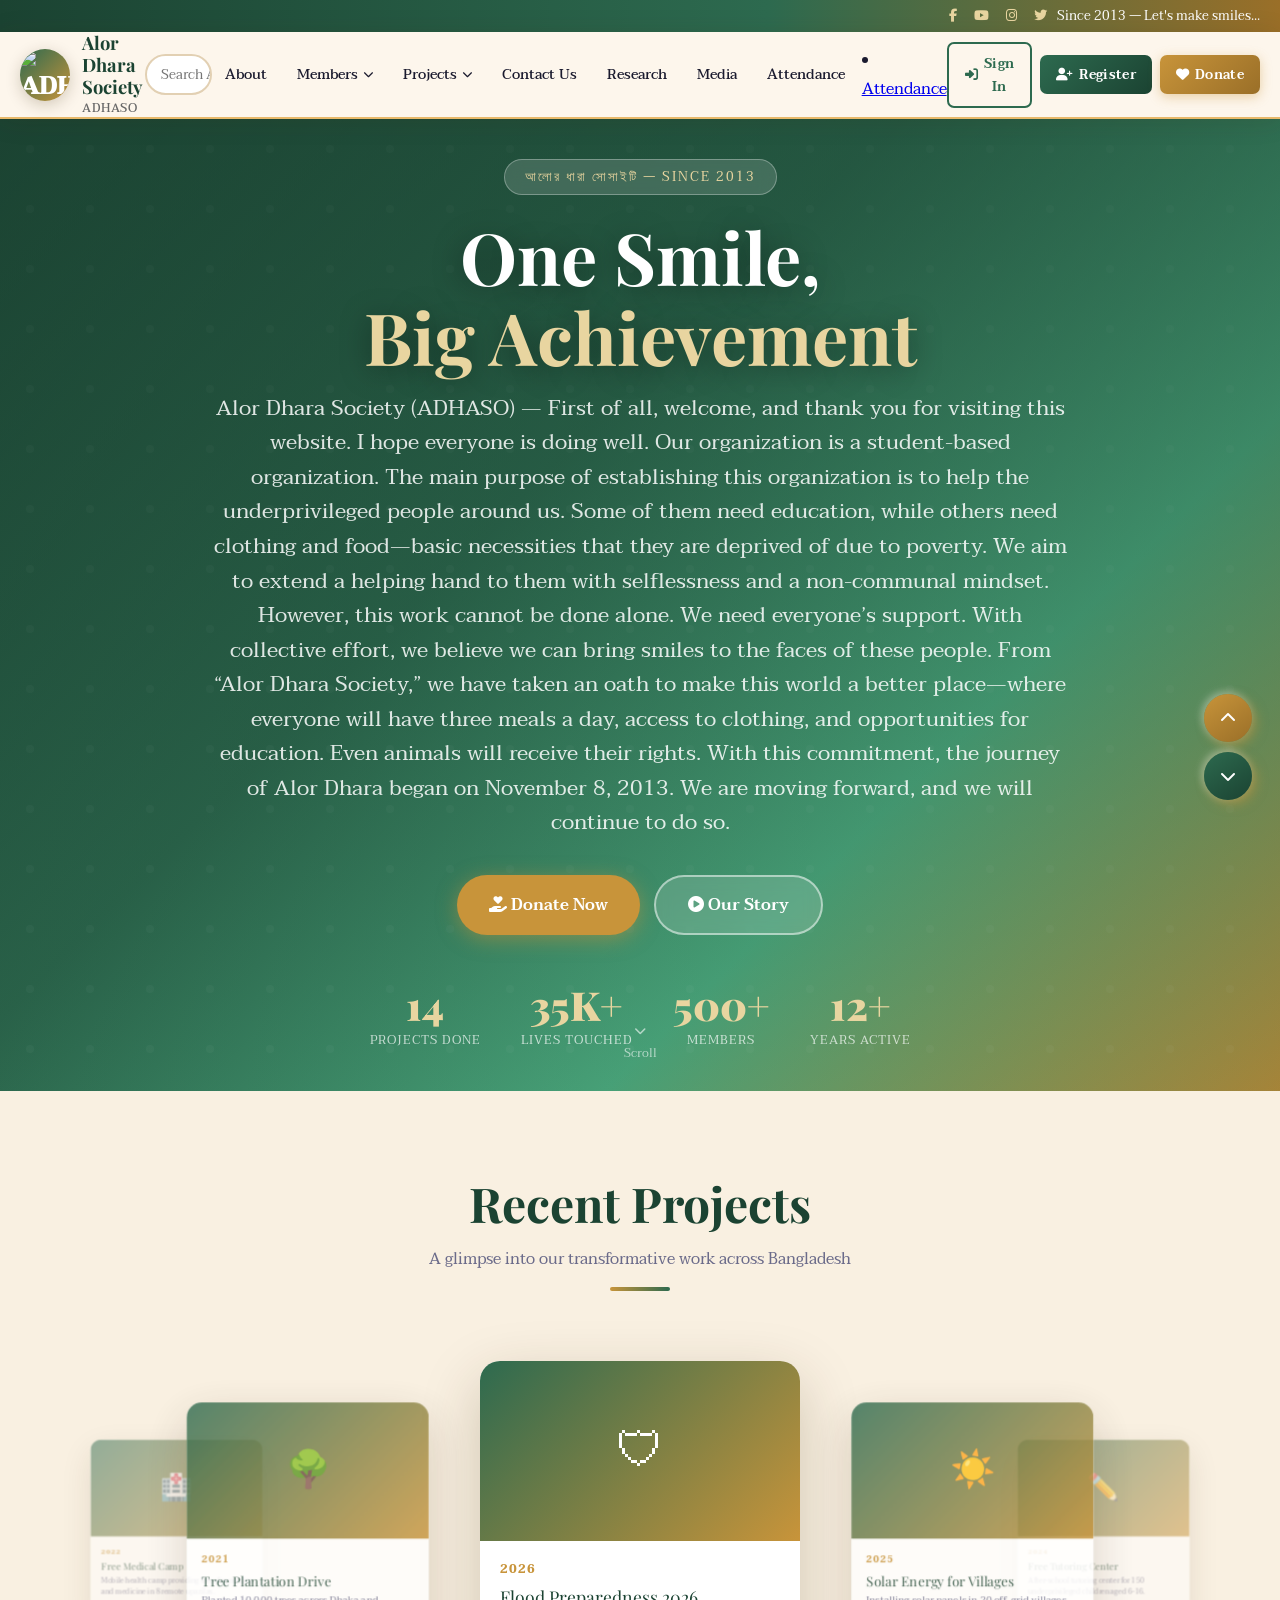
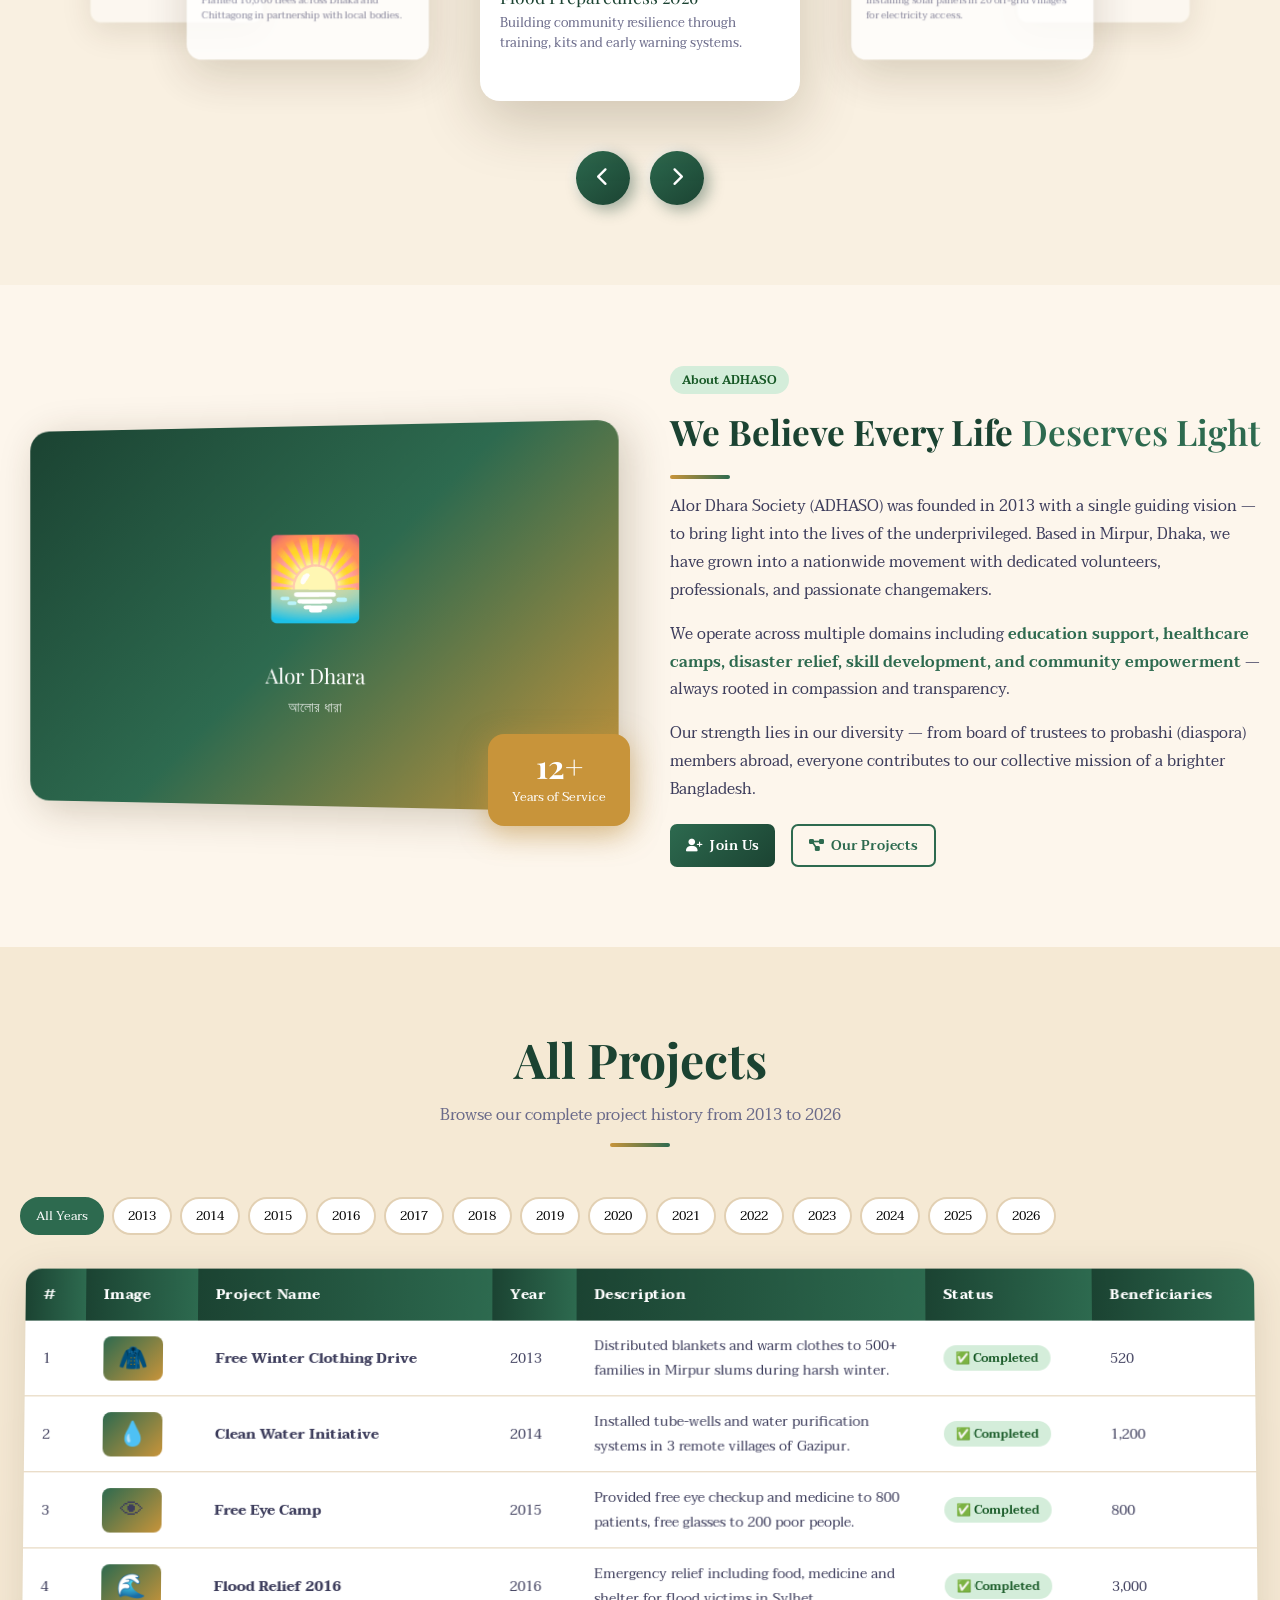
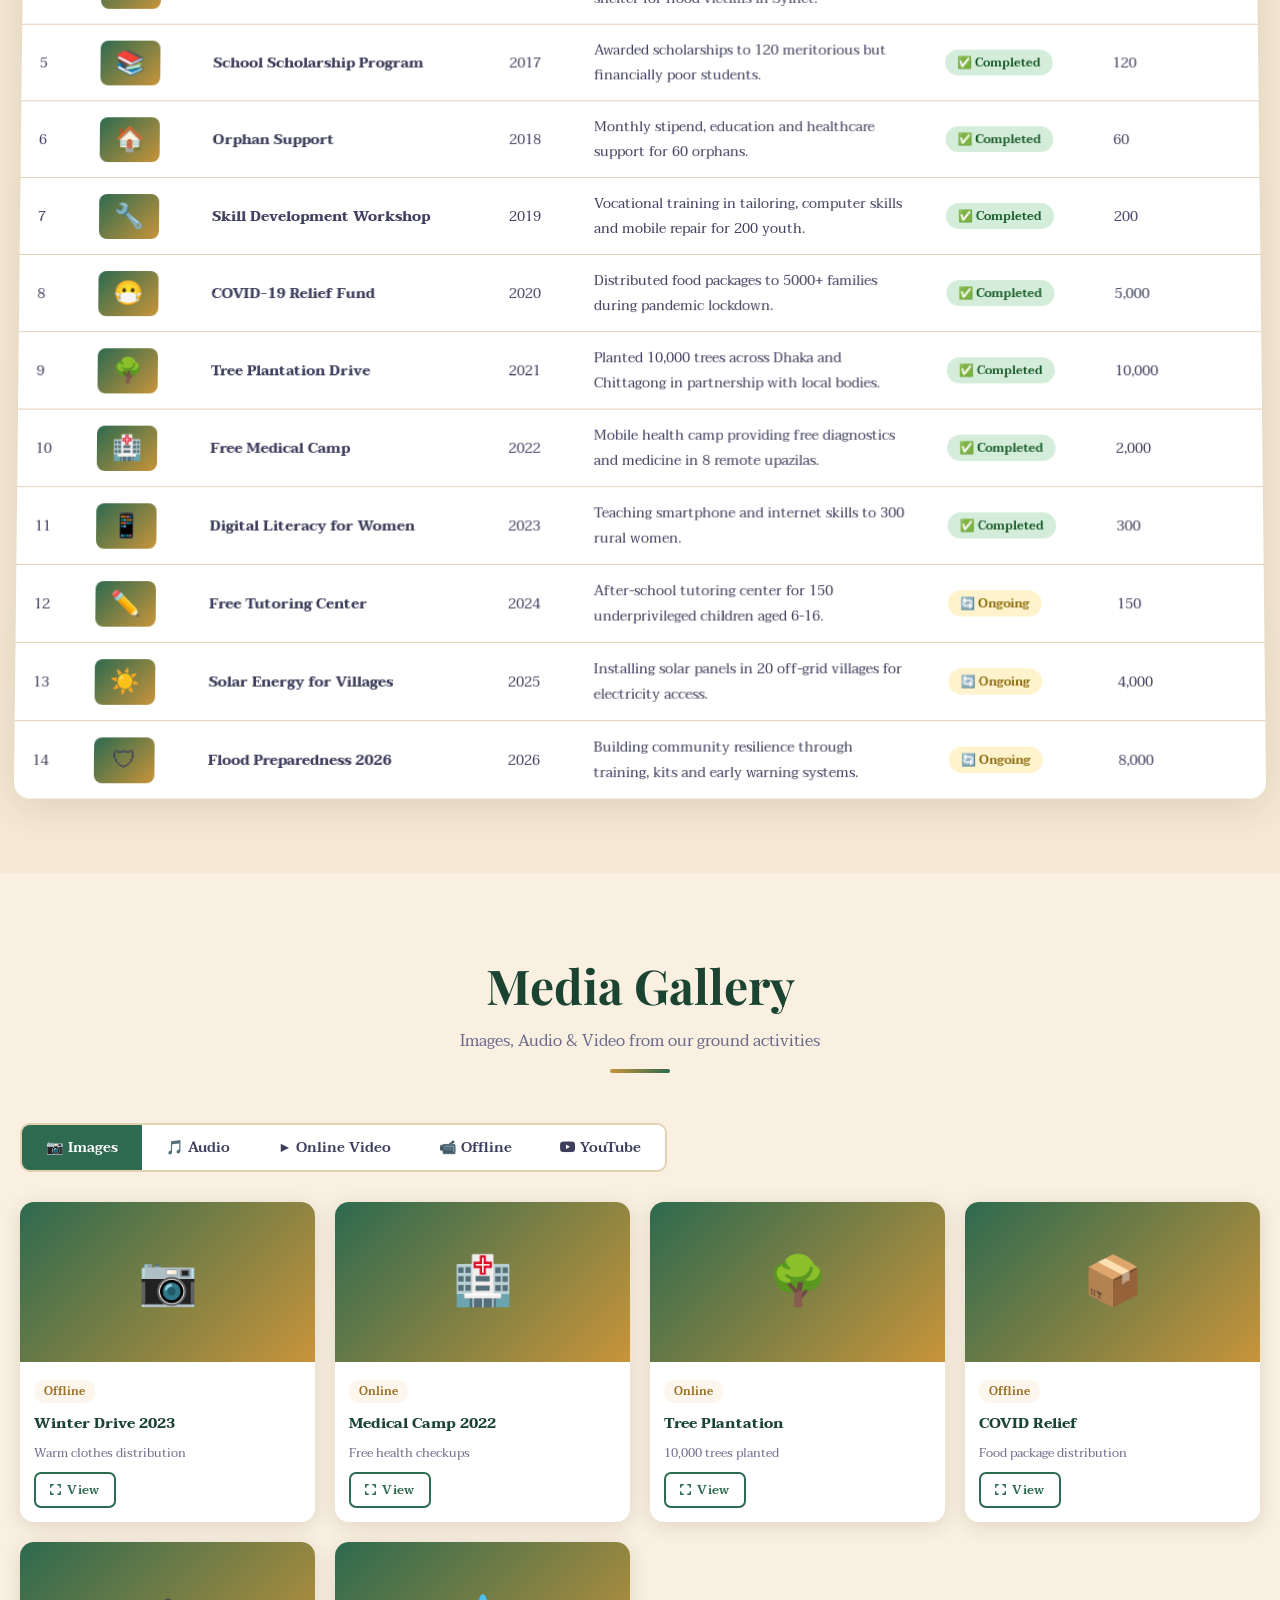
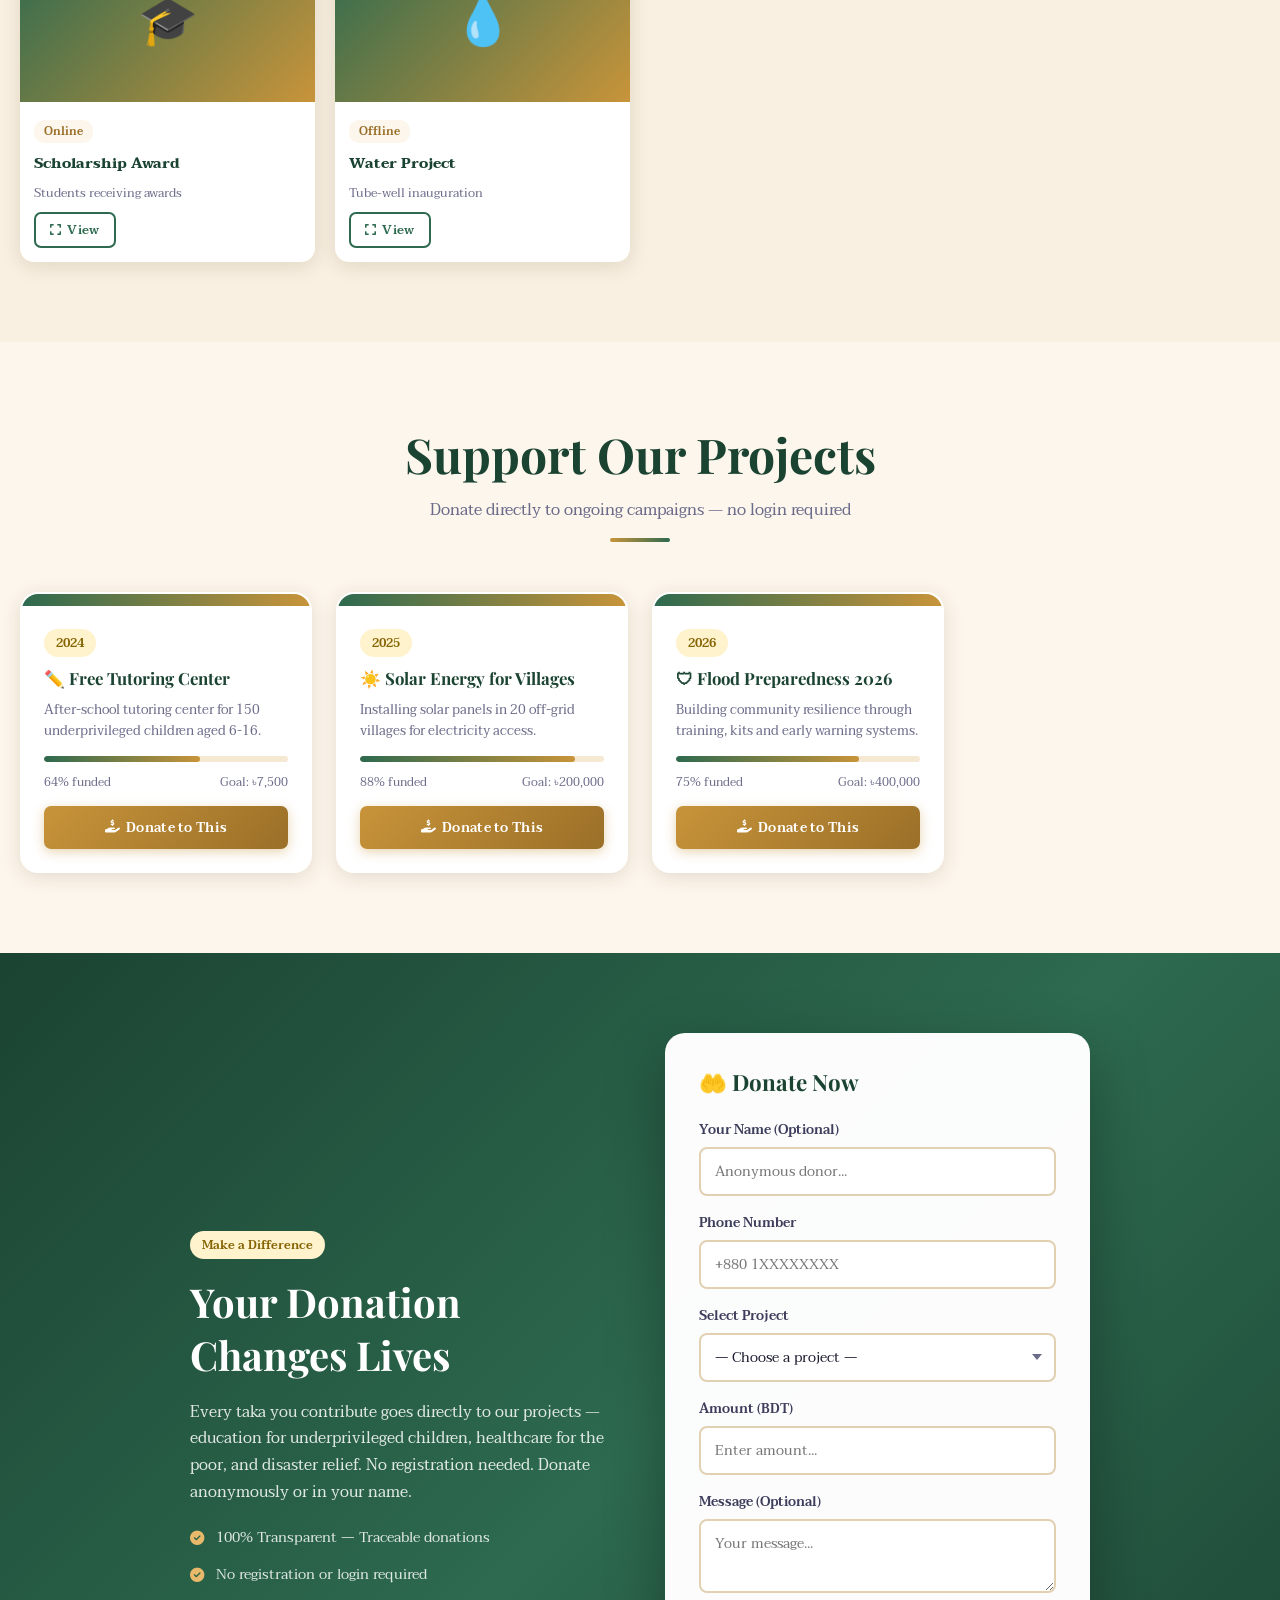
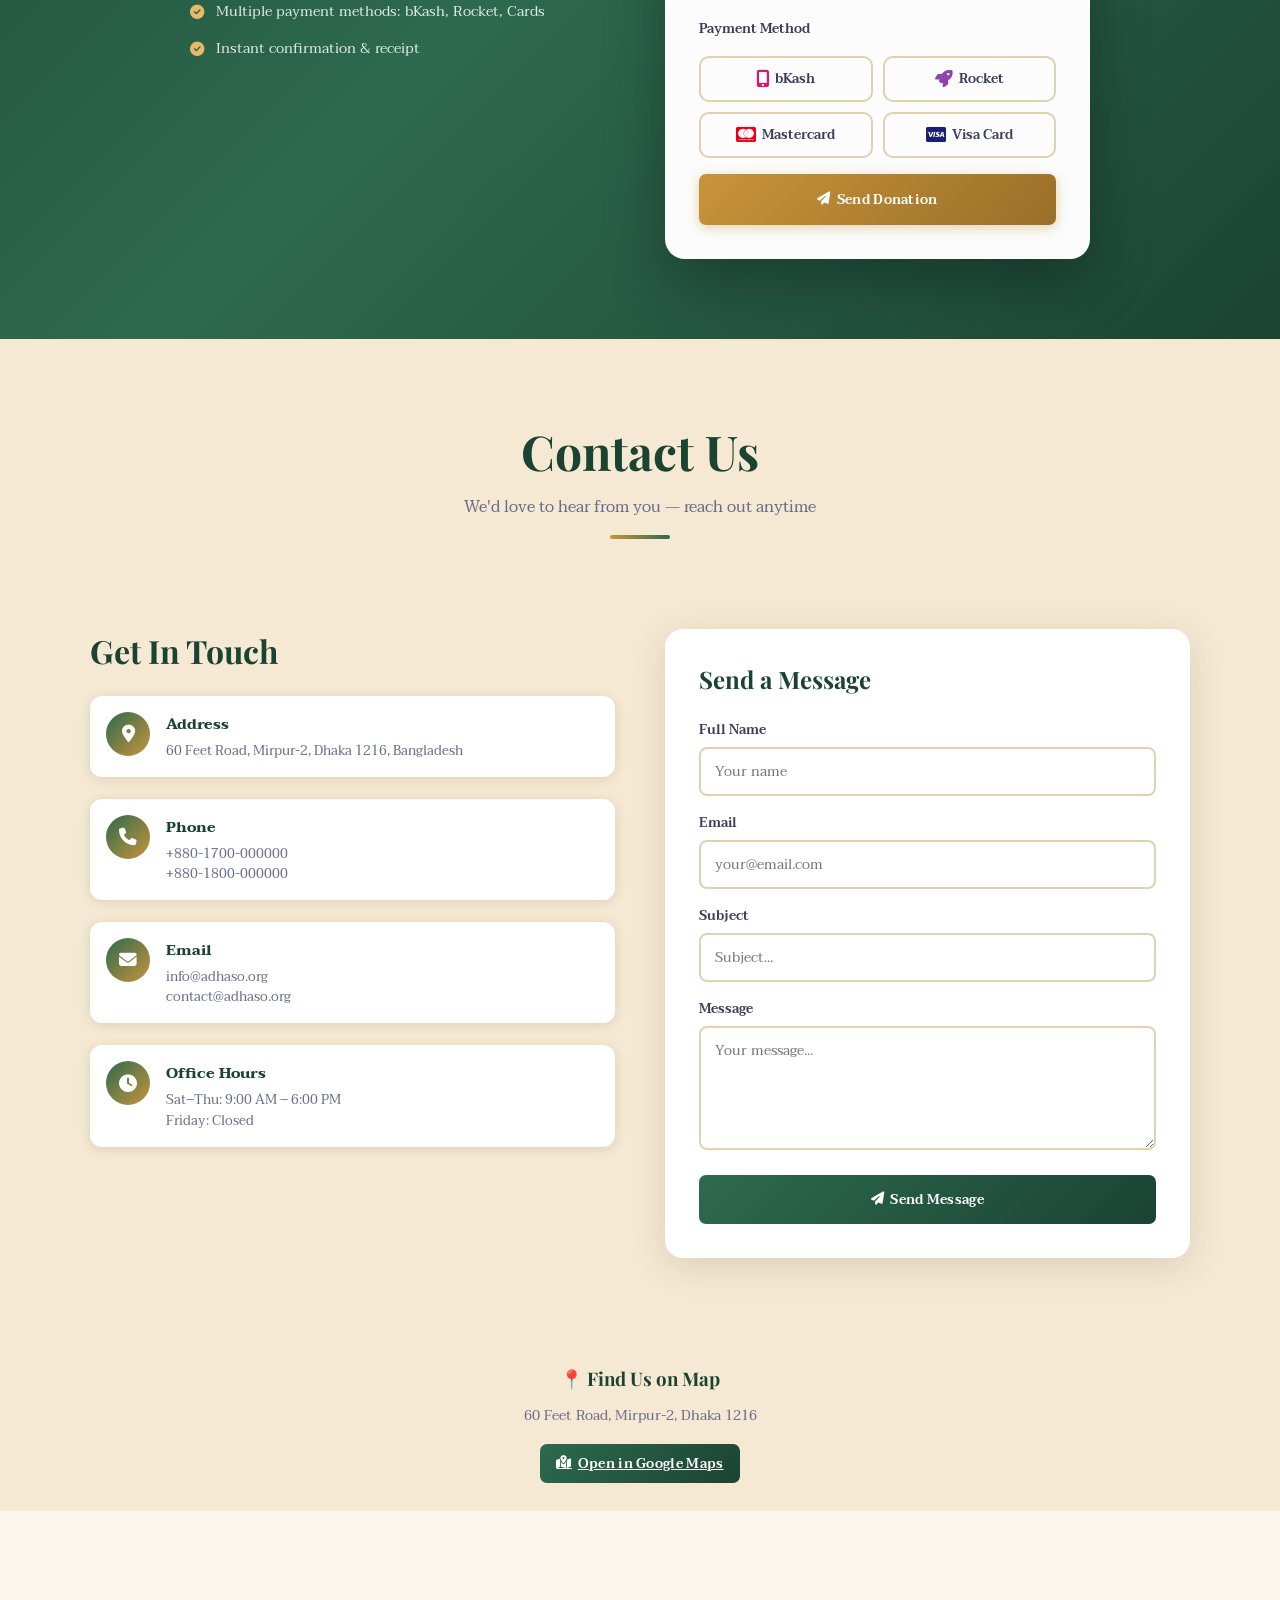
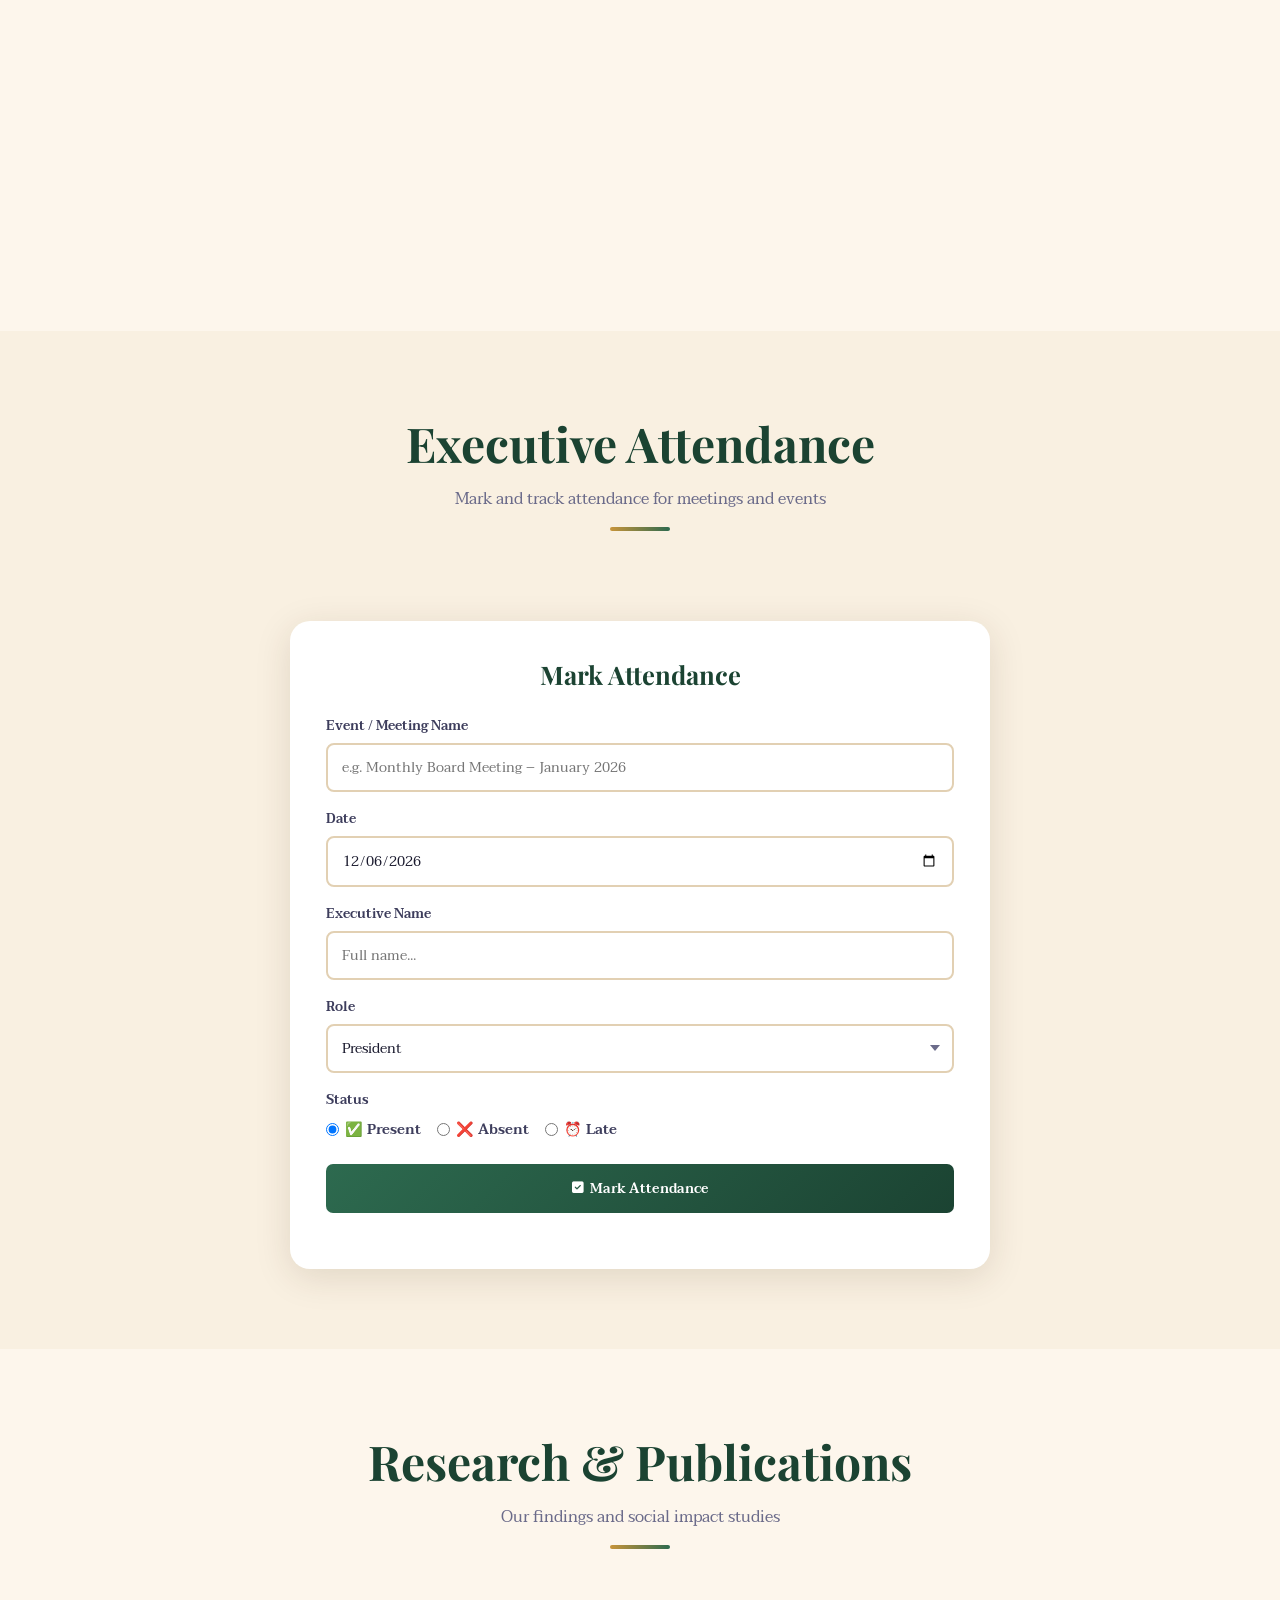
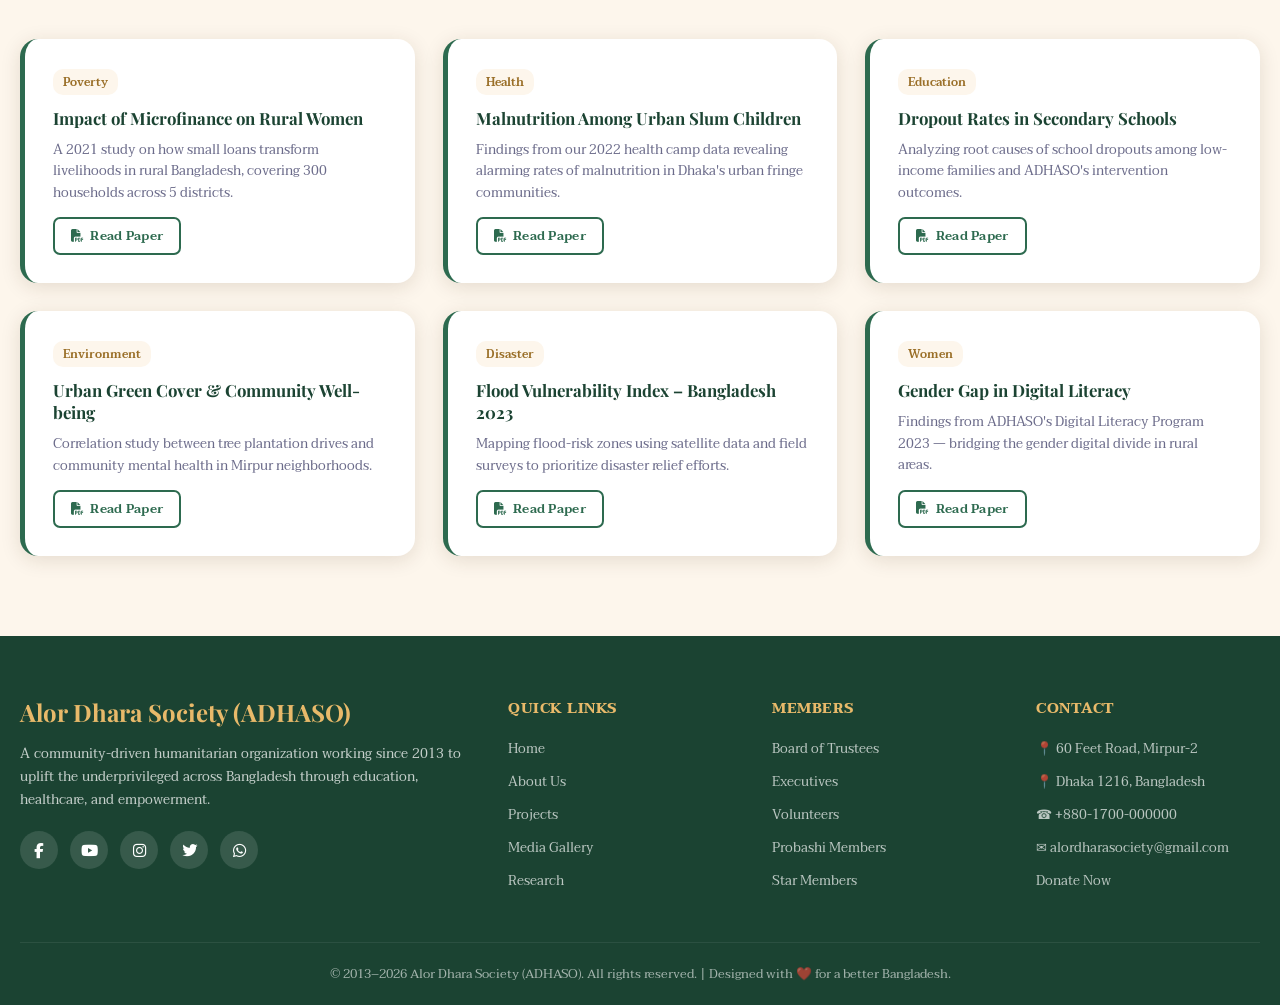
==== commit 5fd30697: "Add files via upload" ====
--- a/index.html
+++ b/index.html
@@ -1,479 +1,619 @@
 <!DOCTYPE html>
-<html lang="en" class="scroll-smooth">
+<html lang="en">
 <head>
-    <meta charset="UTF-8">
-    <meta name="viewport" content="width=device-width, initial-scale=1.0">
-    <title>বিভূতিভূষণ বন্দ্যোপাধ্যায়াম | লেখক, কবি ও ঔপন্যাসিক</title>
-    <!-- Tailwind CSS -->
-    <script src="https://cdn.tailwindcss.com"></script>
-    <!-- Google Fonts -->
-    <link href="https://fonts.googleapis.com/css2?family=Noto+Sans+Bengali:wght@300;400;500;600;700&family=Noto+Serif+Bengali:wght@300;400;500;600;700&display=swap" rel="stylesheet">
-    <!-- Font Awesome for Icons -->
-    <link rel="stylesheet" href="https://cdnjs.cloudflare.com/ajax/libs/font-awesome/6.4.0/css/all.min.css">
-    
-    <script>
-        tailwind.config = {
-            theme: {
-                extend: {
-                    fontFamily: {
-                        sans: ['"Noto Sans Bengali"', 'sans-serif'],
-                        serif: ['"Noto Serif Bengali"', 'serif'],
-                    },
-                    colors: {
-                        brand: {
-                            dark: '#2C363F', // Charcoal/Slate for artistic contrast
-                            light: '#E5D9C5', // Warm Beige
-                            gold: '#C05A3E', // Terracotta / Earthy clay
-                            bg: '#FDFBF7' // Very light warm cream
-                        }
-                    }
-                }
-            }
-        }
-    </script>
-    <style>
-        body {
-            background-color: #FDFBF7;
-        }
-        .hero-pattern {
-            background-color: #FDFBF7;
-            background-image: radial-gradient(#E5D9C5 1px, transparent 1px);
-            background-size: 24px 24px;
-        }
-        @keyframes float {
-            0% { transform: translateY(0px); }
-            50% { transform: translateY(-15px); }
-            100% { transform: translateY(0px); }
-        }
-        .animate-float {
-            animation: float 6s ease-in-out infinite;
-        }
-        .artistic-shape {
-            border-radius: 40% 60% 70% 30% / 40% 50% 60% 50%;
-        }
-        .book-card:hover .book-overlay {
-            opacity: 1;
-        }
-        .book-img {
-            transition: transform 0.5s ease;
-        }
-        .book-card:hover .book-img {
-            transform: scale(1.05);
-        }
-    </style>
+<meta charset="UTF-8">
+<meta name="viewport" content="width=device-width, initial-scale=1.0">
+<title>Alor Dhara Society (ADHASO) - Lighting Lives</title>
+<link href="https://fonts.googleapis.com/css2?family=Playfair+Display:wght@400;700;900&family=Taviraj:wght@300;400;500;600&family=Kalpurush&display=swap" rel="stylesheet">
+<link rel="stylesheet" href="https://cdnjs.cloudflare.com/ajax/libs/font-awesome/6.5.0/css/all.min.css">
+<link rel="stylesheet" href="style.css">
 </head>
-<body class="font-sans text-brand-dark antialiased selection:bg-brand-gold selection:text-white bg-brand-bg">
-
-    <!-- Navigation -->
-    <nav class="fixed w-full z-50 transition-all duration-300 bg-brand-bg/90 backdrop-blur-md shadow-sm border-b border-brand-light/50" id="navbar">
-        <div class="max-w-7xl mx-auto px-4 sm:px-6 lg:px-8">
-            <div class="flex justify-between items-center h-20">
-                <div class="flex-shrink-0 flex items-center">
-                    <a href="#home" class="font-serif text-2xl font-bold text-brand-dark tracking-wider">
-                        বিভূতিভূষণ<span class="text-brand-gold"> </span><span class="text-brand-gold"></span>বন্দ্যোপাধ্যায়
-                    </a>
-                </div>
-                
-                <!-- Desktop Menu -->
-                <div class="hidden md:flex space-x-8 items-center">
-                    <a href="#home" class="text-brand-dark hover:text-brand-gold transition-colors duration-200 font-medium">প্রচ্ছদ</a>
-                    <a href="#about" class="text-brand-dark hover:text-brand-gold transition-colors duration-200 font-medium">জীবনবৃত্তান্ত</a>
-                    <a href="#works" class="text-brand-dark hover:text-brand-gold transition-colors duration-200 font-medium">সাহিত্যকর্ম</a>
-                    <a href="#accolades" class="text-brand-dark hover:text-brand-gold transition-colors duration-200 font-medium">সম্মাননা</a>
-                    <a href="#contact" class="px-5 py-2.5 bg-brand-dark text-white font-semibold rounded-full hover:bg-brand-gold transition-all duration-300 shadow-md">যোগাযোগ</a>
-                </div>
-
-                <!-- Mobile Menu Button -->
-                <div class="md:hidden flex items-center">
-                    <button id="mobile-menu-btn" class="text-brand-dark hover:text-brand-gold focus:outline-none">
-                        <i class="fas fa-bars text-2xl"></i>
-                    </button>
-                </div>
+<body>
+
+<!-- TOPBAR -->
+<div id="topbar">
+  <span>  &nbsp; &nbsp; </span>
+  <span>
+    <a href="https://www.facebook.com/alordharasociety/" target="_blank"><i class="fab fa-facebook-f"></i></a>
+    <a href="https://www.youtube.com/@alordharasociety" target="_blank"><i class="fab fa-youtube"></i></a>
+    <a href="#" target="_blank"><i class="fab fa-instagram"></i></a>
+    <a href="https://twitter.com/adhaso_org" target="_blank"><i class="fab fa-twitter"></i></a>
+    Since 2013 — Let's make smiles...
+  </span>
+</div>
+
+<!-- HEADER -->
+<header>
+  <div class="nav-container">
+    <a class="logo" href="index.html">
+      <div class="logo-icon">
+        <img src="https://scontent.fdac207-1.fna.fbcdn.net/v/t39.30808-6/326355372_1414097906067882_1565115583635872948_n.jpg?_nc_cat=100&ccb=1-7&_nc_sid=1d70fc&_nc_ohc=98tveaGpGgkQ7kNvwHtE9z9&_nc_oc=AdrcC6KrSvXQ1-3ubcficaD_Eq3xyq7WSMI1M_G7lmfvmoK8I2eBKdWDMycU2EcLS8U&_nc_zt=23&_nc_ht=scontent.fdac207-1.fna&_nc_gid=gul6p4a3lOuae2pblCs-9Q&_nc_ss=7f2a8&oh=00_Af5Etle3BGUk5Wl3G7pwFwAtxeiAasfbRmqL5tf4zZOMhQ&oe=6A00D0E4" alt="ADHASO Logo">
+      </div>
+      <div class="logo-text">
+        <strong>Alor Dhara Society</strong>
+        <span>ADHASO</span>
+      </div>
+    </a>
+
+    <!-- Search -->
+    <div class="search-wrap">
+      <input type="text" id="searchInput" placeholder="Search ADHASO..." aria-label="Search">
+      <button id="searchBtn" aria-label="Search Button"><i class="fas fa-search"></i></button>
+    </div>
+
+    <!-- Nav -->
+    <nav id="mainNav">
+      <a class="nav-link" href="#about" onclick="location.href='about.html', '_blank'">About</a>
+
+      <!-- Members dropdown -->
+      <div class="dropdown">
+        <span class="nav-link" onclick="location.href='index.html'">Members <i class="fas fa-chevron-down"></i></span>
+        <div class="dropdown-menu">
+          <div class="sub-dropdown">
+            <div class="dropdown-item" onclick="location.href='index.html'">Board of Trustees <i class="fas fa-chevron-right" style="font-size:.7rem"></i></div>
+            <div class="sub-menu">
+              <div class="dropdown-item" onclick="location.href='president.html', '_blank'">President</div>
+              <div class="dropdown-item" onclick="location.href='trustees.html', '_blank'">Other Trustees</div>
             </div>
-        </div>
-
-        <!-- Mobile Menu -->
-        <div id="mobile-menu" class="hidden md:hidden bg-brand-bg border-t border-brand-light">
-            <div class="px-2 pt-2 pb-3 space-y-1 sm:px-3 shadow-lg">
-                <a href="#home" class="block px-3 py-2 text-base font-medium text-brand-dark hover:text-brand-gold mobile-link">প্রচ্ছদ</a>
-                <a href="#about" class="block px-3 py-2 text-base font-medium text-brand-dark hover:text-brand-gold mobile-link">জীবনবৃত্তান্ত</a>
-                <a href="#works" class="block px-3 py-2 text-base font-medium text-brand-dark hover:text-brand-gold mobile-link">সাহিত্যকর্ম</a>
-                <a href="#accolades" class="block px-3 py-2 text-base font-medium text-brand-dark hover:text-brand-gold mobile-link">সম্মাননা</a>
-                <a href="#contact" class="block px-3 py-2 text-base font-medium text-brand-gold hover:text-brand-dark mobile-link">যোগাযোগ</a>
+          </div>
+          <div class="sub-dropdown">
+            <div class="dropdown-item" onclick="location.href='index.html'">Executives <i class="fas fa-chevron-right" style="font-size:.7rem"></i></div>
+            <div class="sub-menu">
+              <div class="dropdown-item" onclick="location.href='exe.html', '_blank'">Executives</div>
+              <div class="dropdown-item" onclick="location.href='subexe.html', '_blank'">Sub-Executives</div>
             </div>
-        </div>
+          </div>
+          <div class="sub-dropdown">
+            <div class="dropdown-item" onclick="location.href='index.html', '_blank'">Volunteers <i class="fas fa-chevron-right" style="font-size:.7rem"></i></div>
+            <div class="sub-menu">
+              <div class="dropdown-item" onclick="location.href='spv.html', '_blank'">Special Volunteers</div>
+              <div class="dropdown-item" onclick="location.href='gv.html'">General Volunteers</div>
+              <div class="dropdown-item" onclick="location.href='sv.html', '_blank'">Supportive Volunteers</div>
+            </div>
+          </div>
+          <div class="sub-dropdown">
+            <div class="dropdown-item" onclick="location.href='index.html'">Members <i class="fas fa-chevron-right" style="font-size:.7rem"></i></div>
+            <div class="sub-menu">
+              <div class="dropdown-item" onclick="location.href='spm.html', '_blank'">Special Members</div>
+              <div class="dropdown-item" onclick="location.href='gm.html', '_blank'">General Members</div>
+              <div class="dropdown-item" onclick="location.href='sm.html', '_blank'">Supportive Members</div>
+            </div>
+          </div>
+          <div class="sub-dropdown">
+            <div class="dropdown-item" onclick="location.href='index.html'">Star Members <i class="fas fa-chevron-right" style="font-size:.7rem"></i></div>
+            <div class="sub-menu">
+              <div class="dropdown-item" onclick="location.href='ptm.html', '_blank'">Platinum Member</div>
+              <div class="dropdown-item" onclick="location.href='gm.html', '_blank'">Gold Member</div>
+              <div class="dropdown-item" onclick="location.href='slm.html', '_blank'">Silver Member</div>
+              <div class="dropdown-item" onclick="location.href='bz.html', '_blank'">Bronze Member</div>
+            </div>
+          </div>
+          <div class="dropdown-item" onclick="location.href='pro.html', '_blank'">Probashi Members</div>
+        </div>
+      </div>
+
+      <!-- Projects dropdown -->
+      <div class="dropdown">
+        <span class="nav-link">Projects <i class="fas fa-chevron-down"></i></span>
+        <div class="dropdown-menu" style="max-height:320px;overflow-y:auto;">
+          <div id="yearDropdown"></div>
+        </div>
+      </div>
+
+      <a class="nav-link" href="#contact" onclick="smoothScroll('contact')">Contact Us</a>
+      <a class="nav-link" href="#research" onclick="smoothScroll('research')">Research</a>
+      <a class="nav-link" href="#media" onclick="smoothScroll('media')">Media</a>
+      <a class="nav-link" href="#attendance" onclick="smoothScroll('attendance')">Attendance</a>
+      <li><a href="#" onclick="openModal('attendanceModal')">Attendance</a></li>
     </nav>
 
-    <!-- Hero Section -->
-    <header id="home" class="hero-pattern flex items-center pt-32 pb-16 overflow-hidden relative">
-        <!-- Abstract Background Blobs -->
-        <div class="absolute top-10 left-10 w-64 h-64 bg-brand-light/40 rounded-full blur-3xl"></div>
-        <div class="absolute bottom-10 right-20 w-80 h-80 bg-brand-gold/10 rounded-full blur-3xl"></div>
-
-        <div class="max-w-7xl mx-auto px-4 sm:px-6 lg:px-8 w-full relative z-10">
-            <div class="grid grid-cols-1 lg:grid-cols-2 gap-10 items-center">
-                <!-- Text Content -->
-                <div class="text-center lg:text-left order-1 pt-6 lg:pt-0">
-                    <p class="text-brand-gold font-bold tracking-widest mb-4 text-sm md:text-base uppercase flex items-center justify-center lg:justify-start gap-2">
-                        <span class="w-8 h-[2px] bg-brand-gold"></span>
-                        বাংলাদেশের ঔপন্যাসিক ও কবি
-                    </p>
-                    <h1 class="text-4xl md:text-5xl lg:text-5xl/tight font-serif font-bold text-brand-dark mb-6">
-                        শব্দের তুলিতে আঁকা <br/> <span class="text-brand-gold italic">জীবনের ক্যানভাস</span>
-                    </h1>
-                    
-                    <!-- 2 Lines of Poetry -->
-                    <div class="mb-8 pl-6 border-l-4 border-brand-gold text-left max-w-lg mx-auto lg:mx-0 relative">
-                        <i class="fas fa-quote-left text-3xl text-brand-light absolute -left-3 -top-4 bg-brand-bg px-1 rounded-full"></i>
-                        <p class="text-xl md:text-2xl text-brand-dark font-serif italic pt-2">
-                            "নদীর বাঁকে যেথায় মেশে বাংলার আকাশ,<br/>
-                            সেথায় খুঁজে পাই আমার অন্তরের আভাস।"
-                        </p>
-                    </div>
-
-                    <p class="text-lg text-gray-600 mb-10 font-light leading-relaxed max-w-lg mx-auto lg:mx-0 text-left md:text-left">
-                        বাংলা সাহিত্যের এক নিবেদিত প্রাণ, যার শৈল্পিক লেখনীতে চমৎকারভাবে উঠে আসে আবহমান গ্রামবাংলা ও আধুনিক জীবনের টানাপোড়েন।
-                    </p>
-                    <div class="flex flex-col sm:flex-row gap-5 justify-center lg:justify-start">
-                        <a href="#works" class="px-8 py-4 bg-brand-dark text-white font-bold rounded-full hover:bg-brand-gold transition-all duration-300 text-center shadow-lg hover:shadow-xl transform hover:-translate-y-1">
-                            বইসমূহ দেখুন
-                        </a>
-                        <a href="#about" class="px-8 py-4 bg-transparent border-2 border-brand-dark text-brand-dark font-bold rounded-full hover:bg-brand-dark hover:text-white transition-all duration-300 text-center">
-                            জীবনবৃত্তান্ত পড়ুন
-                        </a>
-                    </div>
-                </div>
-                
-                <!-- Artistic Photo Collage -->
-                <div class="order-2 relative h-[350px] lg:h-[450px] w-full max-w-lg mx-auto mt-8 lg:mt-0">
-                    <!-- Main Portrait -->
-                    <img src="https://pbs.twimg.com/media/F5zVjQMW8AA5DQH.jpg" alt="ক" class="absolute w-48 h-60 lg:w-56 lg:h-72 object-cover z-20 artistic-shape shadow-[0_20px_50px_rgba(0,0,0,0.15)] left-4 lg:left-12 top-4 border-8 border-white transition-transform duration-700 hover:scale-105">
-                    
-                    <!-- Writing/Detail Image -->
-                    <img src="https://www.anuperona.com/wp-content/uploads/2022/06/bibhutibhushan-bandyopadhyay.jpg" alt="লেখকের ডায়েরি" class="absolute w-32 h-32 lg:w-40 lg:h-40 object-cover z-30 rounded-full shadow-2xl right-4 lg:right-8 top-32 lg:top-40 border-8 border-white animate-float">
-                    
-                    <!-- Bengal Nature/Abstract Image -->
-                    <img src="https://images.indianexpress.com/2019/09/bibhutibhushan_withrama.jpg" alt="বাংলার প্রকৃতি" class="absolute w-40 h-28 lg:w-48 lg:h-32 object-cover z-10 rounded-2xl shadow-lg bottom-4 lg:bottom-10 left-12 lg:left-24 -rotate-6 opacity-90 border-4 border-white hover:rotate-0 transition-all duration-500 hover:opacity-100 hover:z-40">
-                    
-                    <!-- Decorative Circle -->
-                    <div class="absolute w-24 h-24 lg:w-32 lg:h-32 border border-brand-gold rounded-full top-0 right-12 lg:right-16 -z-10 animate-[spin_20s_linear_infinite]"></div>
-                </div>
-            </div>
-        </div>
-    </header>
-
-    <!-- About Section -->
-    <section id="about" class="py-24 bg-white">
-        <div class="max-w-7xl mx-auto px-4 sm:px-6 lg:px-8">
-            <div class="grid grid-cols-1 md:grid-cols-2 gap-16 items-center">
-                <div class="relative">
-                    <div class="absolute inset-0 bg-brand-gold transform translate-x-4 translate-y-4 rounded-sm"></div>
-                    <img src="https://img-cdn.publive.online/fit-in/640x430/filters:format(webp)/indian-express-bangla/media/media_files/2025/09/11/bibhutibhushan-bandopadhyay-2025-09-11-19-50-33.jpg" alt="প্রতিকৃতি" class="relative z-10 w-full h-auto object-cover rounded-sm shadow-xl grayscale hover:grayscale-0 transition-all duration-700">
-                </div>
-                <div>
-                    <h2 class="text-3xl md:text-4xl font-serif font-bold text-brand-dark mb-6">নদীমাতৃক বাংলার এক কণ্ঠস্বর</h2>
-                    <p class="text-gray-600 mb-6 leading-relaxed">
-                        ১৯৭৮ সালে বরিশালের নদীবিধৌত এক গ্রামে জন্মগ্রহণ করেন কাজী রফিকুল ইসলাম। সমকালীন বাংলা সাহিত্যে তিনি এক উজ্জ্বল নক্ষত্র। নিভৃত পল্লী থেকে ঢাকার ব্যস্ত শহরের এই যাত্রা তার সাহিত্যকর্মে গভীর প্রভাব ফেলেছে।
-                    </p>
-                    <p class="text-gray-600 mb-6 leading-relaxed">
-                        দুই দশকেরও বেশি সময় ধরে তিনি সাহিত্য সাধনায় নিয়োজিত। তার উপন্যাস ও কবিতায় ফুটে উঠেছে প্রান্তিক মানুষের জীবন সংগ্রাম, মূল্যবোধের অবক্ষয় এবং বদ্বীপের মানুষের অদম্য চেতনা।
-                    </p>
-                    <div class="grid grid-cols-2 gap-6 mt-10">
-                        <div class="border-l-4 border-brand-gold pl-4">
-                            <h4 class="text-3xl font-bold text-brand-dark font-serif">১৪</h4>
-                            <p class="text-sm text-gray-500 uppercase tracking-wider mt-1">প্রকাশিত গ্রন্থ</p>
-                        </div>
-                        <div class="border-l-4 border-brand-gold pl-4">
-                            <h4 class="text-3xl font-bold text-brand-dark font-serif">৮+</h4>
-                            <p class="text-sm text-gray-500 uppercase tracking-wider mt-1">সাহিত্য পুরস্কার</p>
-                        </div>
-                    </div>
-                    <div class="mt-10">
-                        <img src="https://upload.wikimedia.org/wikipedia/commons/4/45/%E0%A6%B8%E0%A7%8D%E0%A6%AC%E0%A6%BE%E0%A6%95%E0%A7%8D%E0%A6%B7%E0%A6%B0_-_%E0%A6%AC%E0%A6%BF%E0%A6%AD%E0%A7%82%E0%A6%A4%E0%A6%BF%E0%A6%AD%E0%A7%82%E0%A6%B7%E0%A6%A3_%E0%A6%AC%E0%A6%A8%E0%A7%8D%E0%A6%A6%E0%A7%8D%E0%A6%AF%E0%A7%8B%E0%A6%AA%E0%A6%BE%E0%A6%A7%E0%A7%8D%E0%A6%AF%E0%A6%BE%E0%A6%AF%E0%A6%BC.jpg" alt="স্বাক্ষর" class="h-12 opacity-40">
-                    </div>
-                </div>
-            </div>
-        </div>
-    </section>
-
-    <!-- Works Section -->
-    <section id="works" class="py-24 bg-brand-bg">
-        <div class="max-w-7xl mx-auto px-4 sm:px-6 lg:px-8">
-            <div class="text-center mb-16">
-                <span class="text-brand-gold font-medium tracking-widest uppercase text-sm">গ্রন্থশালা</span>
-                <h2 class="text-3xl md:text-5xl font-serif font-bold text-brand-dark mt-2 mb-4">নির্বাচিত সাহিত্যকর্ম</h2>
-                <div class="w-24 h-1 bg-brand-gold mx-auto"></div>
-            </div>
-
-            <div class="grid grid-cols-1 md:grid-cols-3 gap-10">
-                <!-- Book 1 -->
-                <div class="book-card bg-white rounded-sm shadow-md overflow-hidden relative group cursor-pointer">
-                    <div class="overflow-hidden h-80 relative">
-                        <img src="https://rokbucket.rokomari.io/ProductNew20190903/260X372/Nishipadma-Bibhutibhushan_Bandyopadhyay-fbfe6-406861.png" alt="বর্ষার প্রতিধ্বনি" class="book-img w-full h-full object-cover">
-                        <div class="book-overlay absolute inset-0 bg-brand-dark/90 opacity-0 transition-opacity duration-300 flex flex-col justify-center items-center p-6 text-center">
-                            <p class="text-white text-sm mb-4">প্রকাশকাল: ২০১৫</p>
-                            <a href="#contact" class="px-6 py-2 border border-brand-gold text-brand-gold hover:bg-brand-gold hover:text-brand-dark transition-colors duration-300">কপি সংগ্রহ করুন</a>
-                        </div>
-                    </div>
-                    <div class="p-8">
-                        <span class="text-xs font-bold text-brand-light uppercase tracking-wider">ঐতিহাসিক উপন্যাস</span>
-                        <h3 class="text-2xl font-serif font-bold text-gray-900 mt-2 mb-3">বর্ষার প্রতিধ্বনি</h3>
-                        <p class="text-gray-600 text-sm line-clamp-3">
-                            ৯৮-এর ভয়াবহ বন্যায় ফরিদপুরের এক গ্রামের মানুষের বেঁচে থাকার লড়াইয়ের মর্মস্পর্শী কাহিনী, যেখানে প্রকৃতি ও মানুষের অটুট বন্ধন তুলে ধরা হয়েছে।
-                        </p>
-                    </div>
-                </div>
-
-                <!-- Book 2 -->
-                <div class="book-card bg-white rounded-sm shadow-md overflow-hidden relative group cursor-pointer">
-                    <div class="overflow-hidden h-80 relative">
-                        <img src="https://pbs.com.bd/_next/image?url=https%3A%2F%2Ffs.pbs.com.bd%2FDIR%2FCom%2FPBS%2FProduct%2FImageDetails%2F2402625.jpg&w=640&q=75" alt="লালবাগের গলি" class="book-img w-full h-full object-cover">
-                        <div class="book-overlay absolute inset-0 bg-brand-dark/90 opacity-0 transition-opacity duration-300 flex flex-col justify-center items-center p-6 text-center">
-                            <p class="text-white text-sm mb-4">প্রকাশকাল: ২০১৮</p>
-                            <a href="#contact" class="px-6 py-2 border border-brand-gold text-brand-gold hover:bg-brand-gold hover:text-brand-dark transition-colors duration-300">কপি সংগ্রহ করুন</a>
-                        </div>
-                    </div>
-                    <div class="p-8">
-                        <span class="text-xs font-bold text-brand-light uppercase tracking-wider">কবিতার বই</span>
-                        <h3 class="text-2xl font-serif font-bold text-gray-900 mt-2 mb-3">লালবাগের গলি</h3>
-                        <p class="text-gray-600 text-sm line-clamp-3">
-                            পুরনো ঢাকার কোলাহল, ঐতিহ্য এবং বিষণ্ণ সৌন্দর্য নিয়ে লেখা ৫০টি কবিতার এক অনবদ্য সংকলন। মুঘল স্থাপত্য থেকে চায়ের দোকান—সবই স্থান পেয়েছে এখানে।
-                        </p>
-                    </div>
-                </div>
-
-                <!-- Book 3 -->
-                <div class="book-card bg-white rounded-sm shadow-md overflow-hidden relative group cursor-pointer">
-                    <div class="overflow-hidden h-80 relative">
-                        <img src="https://rabindranath.in/wp-content/uploads/2024/05/Taranath-Tantrik-By-Bibhutibhushan-Bandopadhyay-%E0%A6%A4%E0%A6%BE%E0%A6%B0%E0%A6%BE%E0%A6%A8%E0%A6%BE%E0%A6%A5-%E0%A6%A4%E0%A6%BE%E0%A6%A8%E0%A7%8D%E0%A6%A4%E0%A7%8D%E0%A6%B0%E0%A6%BF%E0%A6%95-185x278.jpg" alt="পূর্বপুরুষের নদী" class="book-img w-full h-full object-cover">
-                        <div class="book-overlay absolute inset-0 bg-brand-dark/90 opacity-0 transition-opacity duration-300 flex flex-col justify-center items-center p-6 text-center">
-                            <p class="text-white text-sm mb-4">প্রকাশকাল: ২০২২</p>
-                            <a href="#contact" class="px-6 py-2 border border-brand-gold text-brand-gold hover:bg-brand-gold hover:text-brand-dark transition-colors duration-300">কপি সংগ্রহ করুন</a>
-                        </div>
-                    </div>
-                    <div class="p-8">
-                        <span class="text-xs font-bold text-brand-light uppercase tracking-wider">মহাকাব্যিক উপন্যাস</span>
-                        <h3 class="text-2xl font-serif font-bold text-gray-900 mt-2 mb-3">পূর্বপুরুষের নদী</h3>
-                        <p class="text-gray-600 text-sm line-clamp-3">
-                            ১৯৭১ সালের মুক্তিযুদ্ধের পটভূমিতে এক তাঁতী পরিবারের তিন প্রজন্মের সংগ্রাম ও রূপান্তরের গল্প। রাজনৈতিক টানাপোড়েন ও সামাজিক পরিবর্তনের এক মহাকাব্য।
-                        </p>
-                    </div>
-                </div>
-            </div>
-        </div>
-    </section>
-
-    <!-- Testimonial Section -->
-    <section class="py-20 bg-brand-light/30 text-brand-dark relative overflow-hidden border-y border-brand-light">
-        <div class="absolute inset-0 opacity-40" style="background-image: url('https://www.transparenttextures.com/patterns/cream-paper.png');"></div>
-        <div class="max-w-4xl mx-auto px-4 text-center relative z-10">
-            <i class="fas fa-quote-left text-5xl text-brand-gold mb-8 animate-pulse"></i>
-            <p class="text-2xl md:text-3xl font-serif font-light italic leading-relaxed mb-8 text-gray-800">
-                "কাজী রফিকুল ইসলাম কেবল লেখেন না; তিনি বাংলাদেশের মাটিতে প্রাণসঞ্চার করেন। তার গদ্য পদ্মার মতোই খরস্রোতা ও শক্তিশালী।"
-            </p>
-            <div>
-                <h5 class="text-lg font-bold text-brand-gold uppercase tracking-widest">দৈনিক সাহিত্য পত্রিকা</h5>
-                <p class="text-sm text-gray-500 mt-1">ডিসেম্বর ২০২৩</p>
-            </div>
-        </div>
-    </section>
-
-    <!-- Accolades Section -->
-    <section id="accolades" class="py-24 bg-white">
-        <div class="max-w-7xl mx-auto px-4 sm:px-6 lg:px-8">
-            <div class="text-center mb-16">
-                <span class="text-brand-gold font-medium tracking-widest uppercase text-sm">স্বীকৃতি</span>
-                <h2 class="text-3xl md:text-5xl font-serif font-bold text-brand-dark mt-2 mb-4">সম্মাননা ও পুরস্কার</h2>
-                <div class="w-24 h-1 bg-brand-gold mx-auto"></div>
-            </div>
-
-            <div class="grid grid-cols-1 md:grid-cols-2 gap-8 max-w-4xl mx-auto">
-                <div class="flex items-start p-6 border border-gray-100 rounded-sm shadow-sm hover:shadow-md transition-shadow bg-gray-50">
-                    <div class="flex-shrink-0 mr-6">
-                        <div class="w-14 h-14 bg-brand-dark rounded-full flex items-center justify-center text-brand-gold text-2xl">
-                            <i class="fas fa-award"></i>
-                        </div>
-                    </div>
-                    <div>
-                        <h4 class="text-xl font-bold text-gray-900 font-serif">বাংলা একাডেমি সাহিত্য পুরস্কার</h4>
-                        <p class="text-brand-light font-medium text-sm mt-1 mb-2">বিভাগ: কথাসাহিত্য (২০১৯)</p>
-                        <p class="text-gray-600 text-sm">আধুনিক বাংলা সাহিত্য এবং আখ্যানমূলক কথাসাহিত্যে অসামান্য অবদানের জন্য ভূষিত।</p>
-                    </div>
-                </div>
-
-                <div class="flex items-start p-6 border border-gray-100 rounded-sm shadow-sm hover:shadow-md transition-shadow bg-gray-50">
-                    <div class="flex-shrink-0 mr-6">
-                        <div class="w-14 h-14 bg-brand-dark rounded-full flex items-center justify-center text-brand-gold text-2xl">
-                            <i class="fas fa-medal"></i>
-                        </div>
-                    </div>
-                    <div>
-                        <h4 class="text-xl font-bold text-gray-900 font-serif">জেমকন সাহিত্য পুরস্কার</h4>
-                        <p class="text-brand-light font-medium text-sm mt-1 mb-2">শ্রেষ্ঠ উপন্যাস (২০২৩)</p>
-                        <p class="text-gray-600 text-sm">"পূর্বপুরুষের নদী" উপন্যাসের জন্য স্বীকৃত, যা দশকের অন্যতম শ্রেষ্ঠ মহাকাব্য হিসেবে প্রশংসিত।</p>
-                    </div>
-                </div>
-
-                <div class="flex items-start p-6 border border-gray-100 rounded-sm shadow-sm hover:shadow-md transition-shadow bg-gray-50">
-                    <div class="flex-shrink-0 mr-6">
-                        <div class="w-14 h-14 bg-brand-dark rounded-full flex items-center justify-center text-brand-gold text-2xl">
-                            <i class="fas fa-trophy"></i>
-                        </div>
-                    </div>
-                    <div>
-                        <h4 class="text-xl font-bold text-gray-900 font-serif">প্রথম আলো বর্ষসেরা বই</h4>
-                        <p class="text-brand-light font-medium text-sm mt-1 mb-2">কবিতার বই (২০১৮)</p>
-                        <p class="text-gray-600 text-sm">"লালবাগের গলি" নামক গভীরভাবে আলোড়ন তোলা কাব্যগ্রন্থের জন্য পাঠকদের পছন্দে পুরস্কৃত।</p>
-                    </div>
-                </div>
-
-                <div class="flex items-start p-6 border border-gray-100 rounded-sm shadow-sm hover:shadow-md transition-shadow bg-gray-50">
-                    <div class="flex-shrink-0 mr-6">
-                        <div class="w-14 h-14 bg-brand-dark rounded-full flex items-center justify-center text-brand-gold text-2xl">
-                            <i class="fas fa-star"></i>
-                        </div>
-                    </div>
-                    <div>
-                        <h4 class="text-xl font-bold text-gray-900 font-serif">সার্ক সাহিত্য সম্মাননা</h4>
-                        <p class="text-brand-light font-medium text-sm mt-1 mb-2">আঞ্চলিক অবদান (২০২১)</p>
-                        <p class="text-gray-600 text-sm">গল্প বলার মাধ্যমে দক্ষিণ এশিয়া জুড়ে সাংস্কৃতিক সেতুবন্ধন তৈরির জন্য নয়াদিল্লিতে সম্মানিত।</p>
-                    </div>
-                </div>
-            </div>
-        </div>
-    </section>
-
-    <!-- Contact Section -->
-    <section id="contact" class="py-24 bg-brand-bg border-t border-gray-200">
-        <div class="max-w-7xl mx-auto px-4 sm:px-6 lg:px-8">
-            <div class="grid grid-cols-1 lg:grid-cols-2 gap-16">
-                <!-- Contact Info -->
-                <div>
-                    <span class="text-brand-gold font-medium tracking-widest uppercase text-sm">যোগাযোগ</span>
-                    <h2 class="text-3xl md:text-5xl font-serif font-bold text-brand-dark mt-2 mb-6">কথা হোক সাহিত্য নিয়ে</h2>
-                    <p class="text-gray-600 mb-10 leading-relaxed">
-                        প্রকাশনা সংক্রান্ত অনুসন্ধান, সাহিত্য অনুষ্ঠানে আমন্ত্রণ, বা মিডিয়া সাক্ষাৎকারের জন্য আমার দলের সাথে যোগাযোগ করতে পারেন। সাহিত্য ও সংস্কৃতি নিয়ে আলোচনার জন্য আমি সবসময় আগ্রহী।
-                    </p>
-                    
-                    <div class="space-y-6">
-                        <div class="flex items-center">
-                            <div class="w-12 h-12 bg-white rounded-full shadow-sm flex items-center justify-center text-brand-dark mr-4">
-                                <i class="fas fa-map-marker-alt"></i>
-                            </div>
-                            <div>
-                                <h5 class="font-bold text-gray-900">সাহিত্য স্টুডিও</h5>
-                                <p class="text-gray-600">৪৫/এ আজিজ সুপার মার্কেট, শাহবাগ, ঢাকা ১০০০, বাংলাদেশ</p>
-                            </div>
-                        </div>
-                        <div class="flex items-center">
-                            <div class="w-12 h-12 bg-white rounded-full shadow-sm flex items-center justify-center text-brand-dark mr-4">
-                                <i class="fas fa-envelope"></i>
-                            </div>
-                            <div>
-                                <h5 class="font-bold text-gray-900">ইমেইল</h5>
-                                <p class="text-gray-600">contact@kazirafiqulislam.com.bd</p>
-                            </div>
-                        </div>
-                        <div class="flex items-center">
-                            <div class="w-12 h-12 bg-white rounded-full shadow-sm flex items-center justify-center text-brand-dark mr-4">
-                                <i class="fas fa-phone-alt"></i>
-                            </div>
-                            <div>
-                                <h5 class="font-bold text-gray-900">ফোন</h5>
-                                <p class="text-gray-600">+৮৮০ ১৭১১-০০০০০০</p>
-                            </div>
-                        </div>
-                    </div>
-                </div>
-
-                <!-- Contact Form -->
-                <div class="bg-white p-8 md:p-10 rounded-sm shadow-lg border-t-4 border-brand-dark">
-                    <h3 class="text-2xl font-serif font-bold text-gray-900 mb-6">বার্তা পাঠান</h3>
-                    <form onsubmit="event.preventDefault(); alert('আপনার বার্তার জন্য ধন্যবাদ। আমাদের দল শীঘ্রই আপনার সাথে যোগাযোগ করবে।');" class="space-y-6">
-                        <div class="grid grid-cols-1 md:grid-cols-2 gap-6">
-                            <div>
-                                <label for="name" class="block text-sm font-medium text-gray-700 mb-2">পুরো নাম</label>
-                                <input type="text" id="name" class="w-full px-4 py-3 border border-gray-300 rounded-sm focus:ring-brand-dark focus:border-brand-dark outline-none transition-colors" placeholder="আপনার নাম" required>
-                            </div>
-                            <div>
-                                <label for="email" class="block text-sm font-medium text-gray-700 mb-2">ইমেইল ঠিকানা</label>
-                                <input type="email" id="email" class="w-full px-4 py-3 border border-gray-300 rounded-sm focus:ring-brand-dark focus:border-brand-dark outline-none transition-colors" placeholder="email@example.com" required>
-                            </div>
-                        </div>
-                        <div>
-                            <label for="subject" class="block text-sm font-medium text-gray-700 mb-2">বিষয়</label>
-                            <input type="text" id="subject" class="w-full px-4 py-3 border border-gray-300 rounded-sm focus:ring-brand-dark focus:border-brand-dark outline-none transition-colors" placeholder="অনুসন্ধানের বিষয়" required>
-                        </div>
-                        <div>
-                            <label for="message" class="block text-sm font-medium text-gray-700 mb-2">বার্তা</label>
-                            <textarea id="message" rows="4" class="w-full px-4 py-3 border border-gray-300 rounded-sm focus:ring-brand-dark focus:border-brand-dark outline-none transition-colors resize-none" placeholder="আপনার বার্তা এখানে লিখুন..." required></textarea>
-                        </div>
-                        <button type="submit" class="w-full bg-brand-dark text-white font-bold py-4 rounded-sm hover:bg-green-900 transition-colors duration-300 flex justify-center items-center">
-                            বার্তা পাঠান <i class="fas fa-paper-plane ml-2"></i>
-                        </button>
-                    </form>
-                </div>
-            </div>
-        </div>
-    </section>
-
-    <!-- Footer -->
-    <footer class="bg-brand-dark text-gray-300 py-12 border-t border-brand-dark">
-        <div class="max-w-7xl mx-auto px-4 sm:px-6 lg:px-8 flex flex-col md:flex-row justify-between items-center">
-            <div class="mb-6 md:mb-0 text-center md:text-left">
-                <a href="#home" class="font-serif text-2xl font-bold text-white tracking-wider block mb-2">
-                    কাজী<span class="text-brand-gold">.</span>র<span class="text-brand-gold">.</span> ইসলাম
-                </a>
-                <p class="text-sm text-gray-400">© ২০২৬ কাজী রফিকুল ইসলাম। সর্বস্বত্ব সংরক্ষিত।</p>
-            </div>
-            
-            <div class="flex space-x-6">
-                <a href="#" class="w-10 h-10 rounded-full bg-gray-800 flex items-center justify-center hover:bg-brand-gold hover:text-white transition-all duration-300">
-                    <i class="fab fa-facebook-f"></i>
-                </a>
-                <a href="#" class="w-10 h-10 rounded-full bg-gray-800 flex items-center justify-center hover:bg-brand-gold hover:text-white transition-all duration-300">
-                    <i class="fab fa-twitter"></i>
-                </a>
-                <a href="#" class="w-10 h-10 rounded-full bg-gray-800 flex items-center justify-center hover:bg-brand-gold hover:text-white transition-all duration-300">
-                    <i class="fab fa-instagram"></i>
-                </a>
-                <a href="#" class="w-10 h-10 rounded-full bg-gray-800 flex items-center justify-center hover:bg-brand-gold hover:text-white transition-all duration-300">
-                    <i class="fab fa-goodreads-g"></i>
-                </a>
-            </div>
-        </div>
-    </footer>
-
-    <!-- JavaScript for Mobile Menu and interactions -->
-    <script>
-        // Mobile menu toggle
-        const btn = document.getElementById('mobile-menu-btn');
-        const menu = document.getElementById('mobile-menu');
-        const mobileLinks = document.querySelectorAll('.mobile-link');
-
-        btn.addEventListener('click', () => {
-            menu.classList.toggle('hidden');
-        });
-
-        // Close mobile menu on link click
-        mobileLinks.forEach(link => {
-            link.addEventListener('click', () => {
-                menu.classList.add('hidden');
-            });
-        });
-
-        // Navbar background opacity on scroll
-        window.addEventListener('scroll', () => {
-            const nav = document.getElementById('navbar');
-            if (window.scrollY > 50) {
-                nav.classList.add('shadow-md');
-                nav.classList.remove('bg-brand-bg/90', 'shadow-sm');
-                nav.classList.add('bg-white');
-            } else {
-                nav.classList.remove('shadow-md', 'bg-white');
-                nav.classList.add('bg-brand-bg/90', 'shadow-sm');
-            }
-        });
-    </script>
+    <!-- Action buttons -->
+    <div class="nav-actions">
+      <button class="btn btn-outline" onclick="openModal('loginModal')"><i class="fas fa-sign-in-alt"></i> Sign In</button>
+      <button class="btn btn-green" onclick="openModal('regModal')"><i class="fas fa-user-plus"></i> Register</button>
+      <button class="btn btn-gold" onclick="smoothScroll('donate-section')"><i class="fas fa-heart"></i> Donate</button>
+      <div class="hamburger" onclick="toggleMobileNav()" id="hamburger">
+        <span></span><span></span><span></span>
+      </div>
+    </div>
+  </div>
+
+  <!-- Mobile nav panel -->
+  <div id="mobileNav" class="mobile-nav" style="background:#fff;padding:14px 20px;border-top:1px solid var(--border);display:none;">
+    <a class="nav-link" href="#about" style="display:block;margin-bottom:8px;" onclick="toggleMobileNav()">About</a>
+    <a class="nav-link" href="#projects" style="display:block;margin-bottom:8px;" onclick="toggleMobileNav()">Projects</a>
+    <a class="nav-link" href="#contact" style="display:block;margin-bottom:8px;" onclick="toggleMobileNav()">Contact</a>
+    <a class="nav-link" href="#research" style="display:block;margin-bottom:8px;" onclick="toggleMobileNav()">Research</a>
+    <a class="nav-link" href="#media" style="display:block;margin-bottom:8px;" onclick="toggleMobileNav()">Media</a>
+    <a class="nav-link" href="#attendance" style="display:block;margin-bottom:8px;" onclick="toggleMobileNav()">Attendance</a>
+    <div style="display:flex;gap:8px;margin-top:10px;flex-wrap:wrap;">
+      <button class="btn btn-outline btn-sm" onclick="openModal('loginModal');toggleMobileNav()">Sign In</button>
+      <button class="btn btn-green btn-sm" onclick="openModal('regModal');toggleMobileNav()">Register</button>
+      <button class="btn btn-gold btn-sm" onclick="smoothScroll('donate-section');toggleMobileNav()">Donate</button>
+    </div>
+    <div class="search-wrap" style="margin-top:12px;width:100%;">
+      <input type="text" id="searchInputMobile" placeholder="Search..." style="flex:1;padding:7px 14px;border:none;outline:none;font-size:.84rem;font-family:'Taviraj',serif;">
+      <button onclick="doSearch(document.getElementById('searchInputMobile').value)" style="background:var(--green);border:none;padding:7px 13px;cursor:pointer;color:#fff;border-radius:0 22px 22px 0;"><i class="fas fa-search"></i></button>
+    </div>
+  </div>
+</header>
+
+<!-- Search Results -->
+<div id="searchResults"></div>
+
+<!-- HERO -->
+<section id="home">
+  <div id="hero">
+    <div class="hero-bg"></div>
+    <div class="hero-overlay"></div>
+    <div class="hero-content">
+      <div class="hero-badge">আলোর ধারা সোসাইটি — Since 2013</div>
+      <h1 class="hero-title">One Smile,<br><span>Big Achievement</span></h1>
+      <p class="hero-sub">Alor Dhara Society (ADHASO) — First of all, welcome, and thank you for visiting this website. I hope everyone is doing well. Our organization is a student-based organization. The main purpose of establishing this organization is to help the underprivileged people around us. Some of them need education, while others need clothing and food—basic necessities that they are deprived of due to poverty. We aim to extend a helping hand to them with selflessness and a non-communal mindset. However, this work cannot be done alone. We need everyone’s support. With collective effort, we believe we can bring smiles to the faces of these people. From “Alor Dhara Society,” we have taken an oath to make this world a better place—where everyone will have three meals a day, access to clothing, and opportunities for education. Even animals will receive their rights. With this commitment, the journey of Alor Dhara began on November 8, 2013. We are moving forward, and we will continue to do so.
+</p>
+      <div class="hero-btns">
+        <button class="hero-btn hero-btn-primary" onclick="openModal('donateModal')"><i class="fas fa-hand-holding-heart"></i> Donate Now</button>
+        <button class="hero-btn hero-btn-secondary" onclick="smoothScroll('about')"><i class="fas fa-play-circle"></i> Our Story</button>
+      </div>
+      <div class="hero-stats">
+        <div class="stat-item"><div class="stat-num" id="statProjects">0</div><div class="stat-lbl">Projects Done</div></div>
+        <div class="stat-item"><div class="stat-num" id="statBenef">0</div><div class="stat-lbl">Lives Touched</div></div>
+        <div class="stat-item"><div class="stat-num" id="statMembers">0</div><div class="stat-lbl">Members</div></div>
+        <div class="stat-item"><div class="stat-num" id="statYears">0</div><div class="stat-lbl">Years Active</div></div>
+      </div>
+    </div>
+    <div class="scroll-indicator"><i class="fas fa-chevron-down"></i><span>Scroll</span></div>
+  </div>
+</section>
+
+<!-- 3D SWIPER: RECENT PROJECTS -->
+<section class="swiper-section">
+  <div class="section-title">
+    <h2>Recent Projects</h2>
+    <p>A glimpse into our transformative work across Bangladesh</p>
+    <div class="title-line"></div>
+  </div>
+  <div class="swiper-3d-container">
+    <div class="swiper-3d-track" id="swiperTrack"></div>
+  </div>
+  <div class="swiper-nav">
+    <button class="swiper-btn-3d" onclick="swiperMove(-1)" title="Previous"><i class="fas fa-chevron-left"></i></button>
+    <button class="swiper-btn-3d" onclick="swiperMove(1)" title="Next"><i class="fas fa-chevron-right"></i></button>
+  </div>
+</section>
+
+<!-- ABOUT -->
+<section id="about" class="full-section" style="background:var(--cream);">
+  <div class="section">
+    <div class="about-grid">
+      <div class="about-img-wrap">
+        <div class="about-img-box">
+          <div style="text-align:center;">
+            <div style="font-size:5rem;">🌅</div>
+            <div style="font-family:'Playfair Display',serif;font-size:1.3rem;margin-top:12px;">Alor Dhara</div>
+            <div style="font-size:.9rem;opacity:.8;margin-top:6px;">আলোর ধারা</div>
+          </div>
+        </div>
+        <div class="about-badge">
+          <strong>12+</strong>
+          <span>Years of Service</span>
+        </div>
+      </div>
+      <div class="about-text">
+        <div class="tag tag-green" style="margin-bottom:14px;">About ADHASO</div>
+        <h2>We Believe Every Life <span class="highlight">Deserves Light</span></h2>
+        <div class="divider"></div>
+        <p>Alor Dhara Society (ADHASO) was founded in 2013 with a single guiding vision — to bring light into the lives of the underprivileged. Based in Mirpur, Dhaka, we have grown into a nationwide movement with dedicated volunteers, professionals, and passionate changemakers.</p>
+        <p>We operate across multiple domains including <span class="highlight">education support, healthcare camps, disaster relief, skill development, and community empowerment</span> — always rooted in compassion and transparency.</p>
+        <p>Our strength lies in our diversity — from board of trustees to probashi (diaspora) members abroad, everyone contributes to our collective mission of a brighter Bangladesh.</p>
+        <div style="display:flex;gap:16px;flex-wrap:wrap;margin-top:20px;">
+          <button class="btn btn-green" onclick="openModal('regModal')"><i class="fas fa-user-plus"></i> Join Us</button>
+          <button class="btn btn-outline" onclick="smoothScroll('projects')"><i class="fas fa-project-diagram"></i> Our Projects</button>
+        </div>
+      </div>
+    </div>
+  </div>
+</section>
+
+<!-- PROJECTS TABLE -->
+<section id="projects" class="full-section" style="background:var(--cream-dark);">
+  <div class="section">
+    <div class="section-title">
+      <h2>All Projects</h2>
+      <p>Browse our complete project history from 2013 to 2026</p>
+      <div class="title-line"></div>
+    </div>
+    <div class="year-filter" id="yearFilter"></div>
+    <div class="project-table-wrap">
+      <table class="project-table" id="projectTable">
+        <thead>
+          <tr>
+            <th>#</th>
+            <th>Image</th>
+            <th>Project Name</th>
+            <th>Year</th>
+            <th>Description</th>
+            <th>Status</th>
+            <th>Beneficiaries</th>
+          </tr>
+        </thead>
+        <tbody id="projectTableBody"></tbody>
+      </table>
+    </div>
+  </div>
+</section>
+
+<!-- MEDIA -->
+<section id="media" class="full-section" style="background:var(--cream-mid);">
+  <div class="section">
+    <div class="section-title">
+      <h2>Media Gallery</h2>
+      <p>Images, Audio & Video from our ground activities</p>
+      <div class="title-line"></div>
+    </div>
+    <div class="media-tabs">
+      <button class="media-tab active" onclick="switchTab(this,'images')">📷 Images</button>
+      <button class="media-tab" onclick="switchTab(this,'audio')">🎵 Audio</button>
+      <button class="media-tab" onclick="switchTab(this,'video-online')">▶ Online Video</button>
+      <button class="media-tab" onclick="switchTab(this,'video-offline')">📹 Offline</button>
+      <button class="media-tab" onclick="switchTab(this,'youtube')"><i class="fab fa-youtube"></i> YouTube</button>
+    </div>
+    <div class="media-grid" id="mediaGrid"></div>
+  </div>
+</section>
+
+<!-- SUGGESTION / DONATE TO PROJECT -->
+<section id="suggestions" class="full-section" style="background:var(--cream);">
+  <div class="section-title" style="padding:0 20px;">
+    <h2>Support Our Projects</h2>
+    <p>Donate directly to ongoing campaigns — no login required</p>
+    <div class="title-line"></div>
+  </div>
+  <div class="suggest-grid" style="margin-top:30px;" id="suggestGrid"></div>
+</section>
+
+<!-- DONATE -->
+<section id="donate-section">
+  <div class="donate-inner">
+    <div class="donate-text">
+      <div class="tag tag-gold" style="margin-bottom:16px;">Make a Difference</div>
+      <h2>Your Donation Changes Lives</h2>
+      <p>Every taka you contribute goes directly to our projects — education for underprivileged children, healthcare for the poor, and disaster relief. No registration needed. Donate anonymously or in your name.</p>
+      <div style="display:flex;flex-direction:column;gap:12px;margin-top:20px;">
+        <div style="display:flex;align-items:center;gap:12px;color:rgba(255,255,255,.85);font-size:.9rem;"><i class="fas fa-check-circle" style="color:var(--gold-light)"></i> 100% Transparent — Traceable donations</div>
+        <div style="display:flex;align-items:center;gap:12px;color:rgba(255,255,255,.85);font-size:.9rem;"><i class="fas fa-check-circle" style="color:var(--gold-light)"></i> No registration or login required</div>
+        <div style="display:flex;align-items:center;gap:12px;color:rgba(255,255,255,.85);font-size:.9rem;"><i class="fas fa-check-circle" style="color:var(--gold-light)"></i> Multiple payment methods: bKash, Rocket, Cards</div>
+        <div style="display:flex;align-items:center;gap:12px;color:rgba(255,255,255,.85);font-size:.9rem;"><i class="fas fa-check-circle" style="color:var(--gold-light)"></i> Instant confirmation & receipt</div>
+      </div>
+    </div>
+    <div class="donate-form-card" id="donateFormCard">
+      <h3>🤲 Donate Now</h3>
+      <div class="form-group">
+        <label>Your Name (Optional)</label>
+        <input class="form-input" type="text" placeholder="Anonymous donor..." id="dName">
+      </div>
+      <div class="form-group">
+        <label>Phone Number</label>
+        <input class="form-input" type="tel" placeholder="+880 1XXXXXXXX" id="dPhone">
+      </div>
+      <div class="form-group">
+        <label>Select Project</label>
+        <select class="form-input form-select" id="dProject">
+          <option value="">— Choose a project —</option>
+        </select>
+      </div>
+      <div class="form-group">
+        <label>Amount (BDT)</label>
+        <input class="form-input" type="number" placeholder="Enter amount..." id="dAmount" min="10">
+      </div>
+      <div class="form-group">
+        <label>Message (Optional)</label>
+        <textarea class="form-input" rows="2" placeholder="Your message..." id="dMessage" style="resize:vertical;"></textarea>
+      </div>
+      <div class="form-group">
+        <label>Payment Method</label>
+        <div class="payment-methods">
+          <div class="pay-method" onclick="selectPay(this,'bkash')"><i class="fas fa-mobile-alt" style="color:#e2136e"></i> bKash</div>
+          <div class="pay-method" onclick="selectPay(this,'rocket')"><i class="fas fa-rocket" style="color:#8d44ad"></i> Rocket</div>
+          <div class="pay-method" onclick="selectPay(this,'mastercard')"><i class="fab fa-cc-mastercard" style="color:#eb001b"></i> Mastercard</div>
+          <div class="pay-method" onclick="selectPay(this,'visa')"><i class="fab fa-cc-visa" style="color:#1a1f71"></i> Visa Card</div>
+        </div>
+      </div>
+      <button class="btn btn-gold" style="width:100%;justify-content:center;padding:14px;" onclick="submitDonate()"><i class="fas fa-paper-plane"></i> Send Donation</button>
+    </div>
+  </div>
+</section>
+
+<!-- CONTACT -->
+<section id="contact" class="full-section" style="background:var(--cream-dark);">
+  <div class="section-title" style="padding:0 20px 40px;">
+    <h2>Contact Us</h2>
+    <p>We'd love to hear from you — reach out anytime</p>
+    <div class="title-line"></div>
+  </div>
+  <div class="contact-grid">
+    <div class="contact-info">
+      <h2>Get In Touch</h2>
+      <div class="contact-item"><div class="contact-icon"><i class="fas fa-map-marker-alt"></i></div><div class="contact-item-text"><h4>Address</h4><p>60 Feet Road, Mirpur-2, Dhaka 1216, Bangladesh</p></div></div>
+      <div class="contact-item"><div class="contact-icon"><i class="fas fa-phone"></i></div><div class="contact-item-text"><h4>Phone</h4><p>+880-1700-000000<br>+880-1800-000000</p></div></div>
+      <div class="contact-item"><div class="contact-icon"><i class="fas fa-envelope"></i></div><div class="contact-item-text"><h4>Email</h4><p>info@adhaso.org<br>contact@adhaso.org</p></div></div>
+      <div class="contact-item"><div class="contact-icon"><i class="fas fa-clock"></i></div><div class="contact-item-text"><h4>Office Hours</h4><p>Sat–Thu: 9:00 AM – 6:00 PM<br>Friday: Closed</p></div></div>
+    </div>
+    <div class="contact-form-card">
+      <h3>Send a Message</h3>
+      <div class="form-group"><label>Full Name</label><input class="form-input" type="text" placeholder="Your name"></div>
+      <div class="form-group"><label>Email</label><input class="form-input" type="email" placeholder="your@email.com"></div>
+      <div class="form-group"><label>Subject</label><input class="form-input" type="text" placeholder="Subject..."></div>
+      <div class="form-group"><label>Message</label><textarea class="form-input" rows="4" placeholder="Your message..." style="resize:vertical;"></textarea></div>
+      <button class="btn btn-green" style="width:100%;justify-content:center;padding:13px;" onclick="alert('Message sent! We will get back to you soon.')"><i class="fas fa-paper-plane"></i> Send Message</button>
+    </div>
+  </div>
+</section>
+
+<!-- MAP -->
+<section id="map-section">
+  <div class="map-btn-wrap">
+    <h3 style="font-family:'Playfair Display',serif;color:var(--green-dark);margin-bottom:12px;">📍 Find Us on Map</h3>
+    <p style="color:var(--text-soft);font-size:.88rem;margin-bottom:16px;">60 Feet Road, Mirpur-2, Dhaka 1216</p>
+    <a href="https://www.google.com/maps/search/60+feet+road+mirpur+2+dhaka+1216" target="_blank" class="btn btn-green"><i class="fas fa-map-marked-alt"></i> Open in Google Maps</a>
+  </div>
+  <iframe
+    class="map-container"
+    src="https://www.google.com/maps/embed?pb=!1m18!1m12!1m3!1d3651.2!2d90.3742!3d23.7935!2m3!1f0!2f0!3f0!3m2!1i1024!2i768!4f13.1!3m3!1m2!1s0x3755c7c9b6a10a5b%3A0x0!2sMirpur%202%2C%20Dhaka%201216!5e0!3m2!1sen!2sbd!4v1"
+    allowfullscreen="" loading="lazy" title="ADHASO Location Map"
+    style="border:0;">
+  </iframe>
+</section>
+
+<!-- EXECUTIVE ATTENDANCE -->
+<section id="attendance" class="full-section" style="background:var(--cream-mid);">
+  <div class="section-title" style="padding:0 20px 40px;">
+    <h2>Executive Attendance</h2>
+    <p>Mark and track attendance for meetings and events</p>
+    <div class="title-line"></div>
+  </div>
+  <div class="attendance-card">
+    <h3>Mark Attendance</h3>
+    <div class="form-group"><label>Event / Meeting Name</label><input class="form-input" type="text" placeholder="e.g. Monthly Board Meeting – January 2026" id="attEvent"></div>
+    <div class="form-group"><label>Date</label><input class="form-input" type="date" id="attDate"></div>
+    <div class="form-group"><label>Executive Name</label><input class="form-input" type="text" placeholder="Full name..." id="attName"></div>
+    <div class="form-group"><label>Role</label>
+      <select class="form-input form-select" id="attRole">
+        <option>President</option>
+        <option>Vice President</option>
+        <option>Secretary</option>
+        <option>Treasurer</option>
+        <option>Executive Member</option>
+        <option>Sub-Executive</option>
+      </select>
+    </div>
+    <div class="form-group"><label>Status</label>
+      <div class="spouse-toggle">
+        <label><input type="radio" name="attStatus" value="Present" checked> ✅ Present</label>
+        <label><input type="radio" name="attStatus" value="Absent"> ❌ Absent</label>
+        <label><input type="radio" name="attStatus" value="Late"> ⏰ Late</label>
+      </div>
+    </div>
+    <button class="btn btn-green" style="width:100%;justify-content:center;padding:13px;" onclick="markAttendance()"><i class="fas fa-check-square"></i> Mark Attendance</button>
+    <div id="attLog" style="margin-top:20px;"></div>
+  </div>
+</section>
+
+<!-- ===== ATTENDANCE MODAL ===== -->
+<div class="modal-overlay" id="attendanceModal">
+  <div class="modal-box" style="max-width:540px;">
+    <div class="modal-header">
+      <div class="modal-title"><i class="fas fa-clipboard-list"></i> Executive Attendance</div>
+      <button class="modal-close" onclick="closeModal('attendanceModal')">✕</button>
+    </div>
+    <div class="form-row">
+      <div class="form-group"><label class="form-label">Executive Name</label>
+        <select class="form-select">
+          <option>Select Executive...</option>
+          <option>Ahmed Khan — President</option>
+          <option>Fatema Begum — VP</option>
+          <option>Rashid Hossain — Secretary</option>
+          <option>Nusrat Jahan — Treasurer</option>
+          <option>Karim Ahmed — Director</option>
+        </select>
+      </div>
+      <div class="form-group"><label class="form-label">Month</label>
+        <select class="form-select" id="attMonth"></select>
+      </div>
+    </div>
+    <div class="attendance-wrap" style="padding:0;background:transparent;border:none;">
+      <p style="font-size:12px;color:var(--gray);margin-bottom:12px;">Click dates to toggle attendance (🟢 Present / 🔴 Absent)</p>
+      <div class="attendance-grid" id="attGrid"></div>
+    </div>
+    <div style="display:flex;gap:16px;margin-top:20px;align-items:center;">
+      <span style="font-size:12px;color:var(--gray);">
+        Present: <span id="presentCount" style="color:#0f4;font-weight:700;">0</span> |
+        Absent: <span id="absentCount" style="color:#f55;font-weight:700;">0</span>
+      </span>
+      <button class="btn-submit" style="flex:1;margin:0;" onclick="showToast('Attendance saved successfully!')">Save Attendance</button>
+    </div>
+  </div>
+</div>
+
+
+<!-- RESEARCH -->
+<section id="research" class="full-section" style="background:var(--cream);">
+  <div class="section-title" style="padding:0 20px 40px;">
+    <h2>Research & Publications</h2>
+    <p>Our findings and social impact studies</p>
+    <div class="title-line"></div>
+  </div>
+  <div class="research-grid" id="researchGrid"></div>
+</section>
+
+<!-- FOOTER -->
+<footer>
+  <div class="footer-grid">
+    <div class="footer-brand">
+      <h3>Alor Dhara Society (ADHASO)</h3>
+      <p>A community-driven humanitarian organization working since 2013 to uplift the underprivileged across Bangladesh through education, healthcare, and empowerment.</p>
+      <div class="footer-socials">
+        <a class="social-btn" href="https://www.facebook.com/alordharasociety/" target="_blank"><i class="fab fa-facebook-f"></i></a>
+        <a class="social-btn" href="https://www.youtube.com/@alordharasociety" target="_blank"><i class="fab fa-youtube"></i></a>
+        <a class="social-btn" href="#" target="_blank"><i class="fab fa-instagram"></i></a>
+        <a class="social-btn" href="https://twitter.com/adhaso_org" target="_blank"><i class="fab fa-twitter"></i></a>
+        <a class="social-btn" href="#"><i class="fab fa-whatsapp" target="_blank"></i></a>
+      </div>
+    </div>
+    <div class="footer-col">
+      <h4>Quick Links</h4>
+      <a href="#home">Home</a>
+      <a href="#about">About Us</a>
+      <a href="#projects">Projects</a>
+      <a href="#media">Media Gallery</a>
+      <a href="#research">Research</a>
+    </div>
+    <div class="footer-col">
+      <h4>Members</h4>
+      <a href="#">Board of Trustees</a>
+      <a href="#">Executives</a>
+      <a href="#">Volunteers</a>
+      <a href="#">Probashi Members</a>
+      <a href="#">Star Members</a>
+    </div>
+    <div class="footer-col">
+      <h4>Contact</h4>
+      <a href="#">📍 60 Feet Road, Mirpur-2</a>
+      <a href="#">📍 Dhaka 1216, Bangladesh</a>
+      <a href="tel:+8801700000000">☎ +880-1700-000000</a>
+      <a href="mailto:info@adhaso.org">✉ alordharasociety@gmail.com</a>
+      <a href="#" onclick="openModal('donateModal')">Donate Now</a>
+    </div>
+  </div>
+  <div class="footer-bottom">
+    <p>© 2013–2026 Alor Dhara Society (ADHASO). All rights reserved. | Designed with ❤️ for a better Bangladesh.</p>
+  </div>
+</footer>
+
+<!-- FLOATING 3D BUTTONS -->
+<div class="float-btn-3d">
+  <button class="float-3d" onclick="window.scrollTo({top:0,behavior:'smooth'})" title="Scroll to Top"><i class="fas fa-chevron-up"></i></button>
+  <button class="float-3d" style="background:linear-gradient(145deg,var(--green),var(--green-dark));" onclick="window.scrollTo({top:document.body.scrollHeight,behavior:'smooth'})" title="Scroll to Bottom"><i class="fas fa-chevron-down"></i></button>
+</div>
+
+<!-- REGISTRATION MODAL -->
+<div class="modal-overlay" id="regModal">
+  <div class="modal-box" style="max-width:700px;">
+    <div class="modal-header">
+      <h3><i class="fas fa-user-plus"></i> Register with ADHASO</h3>
+      <button class="modal-close" onclick="closeModal('regModal')"><i class="fas fa-times"></i></button>
+    </div>
+    <div class="modal-body">
+      <div class="form-row">
+        <div class="form-group"><label>Full Name *</label><input class="form-input" type="text" id="rName" placeholder="Your full name" required></div>
+        <div class="form-group"><label>Email *</label><input class="form-input" type="email" id="rEmail" placeholder="email@example.com" required></div>
+      </div>
+      <div class="form-row">
+        <div class="form-group"><label>Phone 1 *</label>
+          <div class="phone-group">
+            <select class="form-input form-select phone-cc" id="rCC1"><option value="+880">🇧🇩 +880</option><option value="+1">🇺🇸 +1</option><option value="+44">🇬🇧 +44</option><option value="+966">🇸🇦 +966</option><option value="+971">🇦🇪 +971</option><option value="+60">🇲🇾 +60</option><option value="+65">🇸🇬 +65</option><option value="+61">🇦🇺 +61</option></select>
+            <input class="form-input" type="tel" id="rPhone1" placeholder="Phone number" style="flex:1">
+          </div>
+        </div>
+        <div class="form-group"><label>Phone 2</label>
+          <div class="phone-group">
+            <select class="form-input form-select phone-cc" id="rCC2"><option value="+880">🇧🇩 +880</option><option value="+1">🇺🇸 +1</option><option value="+44">🇬🇧 +44</option><option value="+966">🇸🇦 +966</option><option value="+971">🇦🇪 +971</option><option value="+60">🇲🇾 +60</option><option value="+65">🇸🇬 +65</option><option value="+61">🇦🇺 +61</option></select>
+            <input class="form-input" type="tel" id="rPhone2" placeholder="Optional" style="flex:1">
+          </div>
+        </div>
+      </div>
+      <div class="form-row">
+        <div class="form-group"><label>Nationality</label><select class="form-input form-select" id="rNationality"><option>Bangladeshi</option><option>British-Bangladeshi</option><option>American</option><option>Canadian</option><option>Australian</option><option>Other</option></select></div>
+        <div class="form-group"><label>Gender</label><select class="form-input form-select" id="rGender"><option>Male</option><option>Female</option><option>Other</option></select></div>
+      </div>
+      <div class="form-row">
+        <div class="form-group"><label>Father's Name</label><input class="form-input" type="text" id="rFather" placeholder="Father's name"></div>
+        <div class="form-group"><label>Mother's Name</label><input class="form-input" type="text" id="rMother" placeholder="Mother's name"></div>
+      </div>
+      <div class="form-group">
+        <label>Do you have a spouse?</label>
+        <div class="spouse-toggle">
+          <label><input type="radio" name="spouse" value="yes" onchange="toggleSpouse(true)"> Yes</label>
+          <label><input type="radio" name="spouse" value="no" checked onchange="toggleSpouse(false)"> No</label>
+        </div>
+      </div>
+      <div class="form-group" id="spouseNameGroup" style="display:none;">
+        <label>Spouse Name</label><input class="form-input" type="text" id="rSpouse" placeholder="Spouse's full name">
+      </div>
+      <div class="form-row">
+        <div class="form-group"><label>School Name</label><input class="form-input" type="text" id="rSchool" placeholder="School name"></div>
+        <div class="form-group"><label>College Name</label><input class="form-input" type="text" id="rCollege" placeholder="College name"></div>
+      </div>
+      <div class="form-row">
+        <div class="form-group"><label>University Name</label><input class="form-input" type="text" id="rUniversity" placeholder="University name"></div>
+        <div class="form-group"><label>Profession</label><input class="form-input" type="text" id="rProfession" placeholder="Your profession"></div>
+      </div>
+      <div class="form-group"><label>Address</label><textarea class="form-input" rows="2" id="rAddress" placeholder="Full address..." style="resize:vertical;"></textarea></div>
+      <div class="form-row">
+        <div class="form-group"><label>Membership Type</label><select class="form-input form-select" id="rMType"><option>General Member</option><option>Special Member</option><option>Volunteer</option><option>Supportive Member</option><option>Probashi Member</option></select></div>
+        <div class="form-group"><label>Password *</label><input class="form-input" type="password" id="rPass" placeholder="Create password"></div>
+      </div>
+      <button class="btn btn-green" style="width:100%;justify-content:center;padding:14px;margin-top:10px;" onclick="submitRegistration()"><i class="fas fa-user-check"></i> Complete Registration</button>
+      <p style="text-align:center;font-size:.8rem;color:var(--text-soft);margin-top:12px;">Already have an account? <a href="#" onclick="closeModal('regModal');openModal('loginModal');" style="color:var(--green);">Sign In</a></p>
+    </div>
+  </div>
+</div>
+
+<!-- LOGIN MODAL -->
+<div class="modal-overlay" id="loginModal">
+  <div class="modal-box" style="max-width:420px;">
+    <div class="modal-header">
+      <h3><i class="fas fa-sign-in-alt"></i> Sign In</h3>
+      <button class="modal-close" onclick="closeModal('loginModal')"><i class="fas fa-times"></i></button>
+    </div>
+    <div class="modal-body">
+      <div class="form-group"><label>Email or Phone</label><input class="form-input" type="text" id="lEmail" placeholder="Email or phone number"></div>
+      <div class="form-group"><label>Password</label><input class="form-input" type="password" id="lPass" placeholder="Your password"></div>
+      <div style="text-align:right;margin-bottom:14px;"><a href="#" style="font-size:.82rem;color:var(--green);">Forgot Password?</a></div>
+      <button class="btn btn-green" style="width:100%;justify-content:center;padding:14px;" onclick="submitLogin()"><i class="fas fa-sign-in-alt"></i> Sign In</button>
+      <div style="text-align:center;margin:16px 0;color:var(--text-soft);font-size:.85rem;">— or —</div>
+      <button class="btn btn-outline" style="width:100%;justify-content:center;padding:13px;" onclick="closeModal('loginModal');openModal('regModal')"><i class="fas fa-user-plus"></i> Create New Account</button>
+    </div>
+  </div>
+</div>
+
+<!-- DONATE MODAL (from button) -->
+<div class="modal-overlay" id="donateModal">
+  <div class="modal-box" style="max-width:500px;">
+    <div class="modal-header">
+      <h3><i class="fas fa-hand-holding-heart"></i> Donate to ADHASO</h3>
+      <button class="modal-close" onclick="closeModal('donateModal')"><i class="fas fa-times"></i></button>
+    </div>
+    <div class="modal-body">
+      <div class="form-group"><label>Your Name (Optional)</label><input class="form-input" type="text" placeholder="Anonymous..."></div>
+      <div class="form-group"><label>Phone</label><input class="form-input" type="tel" placeholder="+880..."></div>
+      <div class="form-group"><label>Select Project</label><select class="form-input form-select" id="dProjectModal"></select></div>
+      <div class="form-group"><label>Amount (BDT)</label><input class="form-input" type="number" placeholder="500" min="10"></div>
+      <div class="form-group"><label>Message</label><textarea class="form-input" rows="2" placeholder="..." style="resize:vertical;"></textarea></div>
+      <div class="form-group"><label>Payment Method</label>
+        <div class="payment-methods">
+          <div class="pay-method" onclick="selectPay(this,'bkash2')"><i class="fas fa-mobile-alt" style="color:#e2136e"></i> bKash</div>
+          <div class="pay-method" onclick="selectPay(this,'rocket2')"><i class="fas fa-rocket" style="color:#8d44ad"></i> Rocket</div>
+          <div class="pay-method" onclick="selectPay(this,'mastercard2')"><i class="fab fa-cc-mastercard" style="color:#eb001b"></i> Mastercard</div>
+          <div class="pay-method" onclick="selectPay(this,'visa2')"><i class="fab fa-cc-visa" style="color:#1a1f71"></i> Visa Card</div>
+        </div>
+      </div>
+      <button class="btn btn-gold" style="width:100%;justify-content:center;padding:14px;" onclick="alert('Thank you! Your donation is received. May Allah bless you. 🤲');closeModal('donateModal');"><i class="fas fa-paper-plane"></i> Send Donation</button>
+    </div>
+  </div>
+</div>
+
+<!-- INFO MODAL -->
+<div class="modal-overlay" id="infoModal">
+  <div class="modal-box" style="max-width:500px;">
+    <div class="modal-header">
+      <h3 id="infoModalTitle">Info</h3>
+      <button class="modal-close" onclick="closeModal('infoModal')"><i class="fas fa-times"></i></button>
+    </div>
+    <div class="modal-body" id="infoModalBody"></div>
+  </div>
+</div>
+
+<script src="script.js"></script>
 </body>
-</html>
+</html>
--- a/style.css
+++ b/style.css
@@ -0,0 +1,508 @@
+:root {
+  --cream: #fdf6ec;
+  --cream-dark: #f5e9d4;
+  --cream-mid: #f9f0e1;
+  --gold: #c8943a;
+  --gold-light: #e8b96a;
+  --gold-dark: #9a6f28;
+  --green: #2d6a4f;
+  --green-light: #52b788;
+  --green-dark: #1b4332;
+  --text-dark: #1a1a2e;
+  --text-mid: #3d3d5c;
+  --text-soft: #6b6b8a;
+  --shadow: rgba(60,40,10,0.13);
+  --shadow-deep: rgba(60,40,10,0.22);
+  --white: #fff;
+  --border: #e2d0b3;
+  --red: #c0392b;
+  --blue: #1565c0;
+}
+*, *::before, *::after { box-sizing: border-box; margin: 0; padding: 0; }
+html { scroll-behavior: smooth; }
+body { font-family: 'Taviraj', serif; background: var(--cream); color: var(--text-dark); overflow-x: hidden; }
+
+/* ===== SCROLLBAR ===== */
+::-webkit-scrollbar { width: 7px; }
+::-webkit-scrollbar-track { background: var(--cream-dark); }
+::-webkit-scrollbar-thumb { background: var(--gold); border-radius: 4px; }
+
+/* ===== TOPBAR ===== */
+#topbar {
+  background: linear-gradient(90deg, var(--green-dark) 0%, var(--green) 60%, var(--gold-dark) 100%);
+  color: #fff; font-size:.82rem; padding: 5px 20px;
+  display:flex; justify-content:space-between; align-items:center; flex-wrap:wrap; gap:4px;
+}
+#topbar a { color:#e8d5a0; text-decoration:none; margin:0 7px; }
+#topbar a:hover { color:#fff; }
+
+/* ===== NAVBAR ===== */
+header {
+  position: sticky; top:0; z-index:1000;
+  background: rgba(253,246,236,0.97);
+  backdrop-filter: blur(12px);
+  box-shadow: 0 2px 24px var(--shadow);
+  border-bottom: 2px solid var(--gold-light);
+}
+.nav-container {
+  max-width:1400px; margin:0 auto;
+  display:flex; align-items:center; justify-content:space-between; padding:0 20px; min-height:70px;
+}
+.logo { display:flex; align-items:center; gap:12px; text-decoration:none; }
+.logo-icon {
+  width:52px; height:52px; border-radius:50%;
+  background: linear-gradient(135deg, var(--green), var(--gold));
+  display:flex; align-items:center; justify-content:center;
+  font-size:1.5rem; color:#fff; box-shadow: 0 4px 15px var(--shadow-deep);
+  font-weight:900; letter-spacing:-1px;
+}
+.logo-text { line-height:1.2; }
+.logo-text strong { display:block; font-family:'Playfair Display',serif; font-size:1.15rem; color:var(--green-dark); }
+.logo-text span { font-size:.73rem; color:var(--gold-dark); font-weight:500; letter-spacing:.5px; }
+
+nav { display:flex; align-items:center; gap:4px; }
+.nav-link {
+  position:relative; padding:8px 13px; font-size:.88rem; font-weight:500;
+  color:var(--text-dark); text-decoration:none; border-radius:6px;
+  transition:all .2s; cursor:pointer; white-space:nowrap;
+  display:flex; align-items:center; gap:5px;
+}
+.nav-link:hover, .nav-link.active { background:var(--green); color:#fff; }
+.nav-link i.fa-chevron-down { font-size:.65rem; transition:transform .2s; }
+.nav-link:hover i.fa-chevron-down { transform:rotate(180deg); }
+
+/* Dropdown */
+.dropdown { position:relative; }
+.dropdown-menu {
+  position:absolute; top:calc(100% + 6px); left:0; min-width:210px;
+  background:#fff; border-radius:10px;
+  box-shadow: 0 8px 32px var(--shadow-deep);
+  border:1px solid var(--border); padding:6px 0;
+  opacity:0; visibility:hidden; transform:translateY(-8px);
+  transition:all .22s; z-index:2000;
+}
+.dropdown:hover .dropdown-menu { opacity:1; visibility:visible; transform:translateY(0); }
+.dropdown-item {
+  display:flex; align-items:center; justify-content:space-between;
+  padding:9px 18px; font-size:.85rem; color:var(--text-mid);
+  cursor:pointer; transition:background .15s; gap:6px; text-decoration:none;
+}
+.dropdown-item:hover { background:var(--cream); color:var(--green); }
+
+/* Sub-dropdown */
+.sub-dropdown { position:relative; }
+.sub-menu {
+  position:absolute; left:100%; top:0; min-width:200px;
+  background:#fff; border-radius:10px;
+  box-shadow: 0 8px 32px var(--shadow-deep);
+  border:1px solid var(--border); padding:6px 0;
+  opacity:0; visibility:hidden; transform:translateX(-8px);
+  transition:all .22s; z-index:2001;
+}
+.sub-dropdown:hover .sub-menu { opacity:1; visibility:visible; transform:translateX(0); }
+
+/* Top right buttons */
+.nav-actions { display:flex; align-items:center; gap:8px; }
+.btn {
+  padding:8px 16px; border-radius:7px; font-size:.83rem; font-weight:600;
+  border:none; cursor:pointer; transition:all .2s; font-family:'Taviraj',serif; letter-spacing:.3px;
+  display:inline-flex; align-items:center; gap:6px;
+}
+.btn-outline { background:transparent; border:2px solid var(--green); color:var(--green); }
+.btn-outline:hover { background:var(--green); color:#fff; }
+.btn-gold { background:linear-gradient(135deg,var(--gold),var(--gold-dark)); color:#fff; box-shadow:0 3px 12px rgba(200,148,58,.4); }
+.btn-gold:hover { box-shadow:0 5px 20px rgba(200,148,58,.6); transform:translateY(-1px); }
+.btn-green { background:linear-gradient(135deg,var(--green),var(--green-dark)); color:#fff; }
+.btn-green:hover { transform:translateY(-1px); box-shadow:0 5px 18px rgba(45,106,79,.4); }
+.btn-red { background:linear-gradient(135deg,#e53935,#b71c1c); color:#fff; }
+
+/* Search bar */
+.search-wrap { display:flex; align-items:center; background:#fff; border:2px solid var(--border); border-radius:24px; overflow:hidden; transition:border .2s; }
+.search-wrap:focus-within { border-color:var(--green); }
+#searchInput { border:none; outline:none; padding:7px 14px; font-size:.84rem; width:160px; background:transparent; font-family:'Taviraj',serif; }
+#searchBtn { background:var(--green); border:none; padding:7px 13px; cursor:pointer; color:#fff; border-radius:0 22px 22px 0; transition:background .2s; }
+#searchBtn:hover { background:var(--green-dark); }
+
+/* ===== HERO ===== */
+#hero {
+  min-height: 88vh; position:relative; overflow:hidden;
+  display:flex; align-items:center; justify-content:center;
+  background: linear-gradient(135deg, #1b4332 0%, #2d6a4f 40%, #52b788 70%, #c8943a 100%);
+}
+.hero-bg {
+  position:absolute; inset:0;
+  background: url("data:image/svg+xml,%3Csvg width='60' height='60' viewBox='0 0 60 60' xmlns='http://www.w3.org/2000/svg'%3E%3Cg fill='none' fill-rule='evenodd'%3E%3Cg fill='%23ffffff' fill-opacity='0.04'%3E%3Ccircle cx='30' cy='30' r='4'/%3E%3C/g%3E%3C/g%3E%3C/svg%3E");
+}
+.hero-overlay { position:absolute; inset:0; background:linear-gradient(180deg, rgba(27,67,50,.5) 0%, rgba(27,67,50,.2) 100%); }
+.hero-content { position:relative; z-index:2; text-align:center; padding:40px 20px; max-width:900px; }
+.hero-badge {
+  display:inline-block; background:rgba(255,255,255,.15); color:#e8d5a0;
+  border:1px solid rgba(255,255,255,.3); border-radius:30px; padding:6px 20px;
+  font-size:.82rem; letter-spacing:2px; text-transform:uppercase; margin-bottom:22px;
+  backdrop-filter:blur(8px);
+}
+.hero-title {
+  font-family:'Playfair Display',serif; font-size:clamp(2.2rem,6vw,4.5rem);
+  color:#fff; line-height:1.1; margin-bottom:16px; text-shadow:0 4px 30px rgba(0,0,0,.4);
+}
+.hero-title span { color:#e8d5a0; }
+.hero-sub { font-size:clamp(1rem,2vw,1.35rem); color:rgba(255,255,255,.85); margin-bottom:34px; line-height:1.6; }
+.hero-btns { display:flex; gap:14px; justify-content:center; flex-wrap:wrap; }
+.hero-btn {
+  padding:14px 32px; border-radius:40px; font-size:1rem; font-weight:600;
+  cursor:pointer; border:none; font-family:'Taviraj',serif; transition:all .25s;
+}
+.hero-btn-primary { background:var(--gold); color:#fff; box-shadow:0 4px 20px rgba(200,148,58,.5); }
+.hero-btn-primary:hover { transform:translateY(-3px); box-shadow:0 8px 30px rgba(200,148,58,.6); }
+.hero-btn-secondary { background:rgba(255,255,255,.15); color:#fff; border:2px solid rgba(255,255,255,.5); backdrop-filter:blur(8px); }
+.hero-btn-secondary:hover { background:rgba(255,255,255,.25); transform:translateY(-3px); }
+.hero-stats {
+  display:flex; gap:40px; justify-content:center; margin-top:50px; flex-wrap:wrap;
+}
+.stat-item { text-align:center; }
+.stat-num { font-family:'Playfair Display',serif; font-size:2.5rem; color:#e8d5a0; font-weight:900; line-height:1; }
+.stat-lbl { font-size:.78rem; color:rgba(255,255,255,.7); letter-spacing:1px; text-transform:uppercase; margin-top:4px; }
+
+/* Scroll indicator */
+.scroll-indicator {
+  position:absolute; bottom:28px; left:50%; transform:translateX(-50%);
+  display:flex; flex-direction:column; align-items:center; gap:6px; color:rgba(255,255,255,.6); font-size:.75rem;
+  animation: bounce 2s infinite;
+}
+@keyframes bounce { 0%,100%{transform:translateX(-50%) translateY(0)} 50%{transform:translateX(-50%) translateY(-8px)} }
+
+/* ===== 3D SWIPER (Recent Projects) ===== */
+.swiper-section { padding:80px 20px; background:var(--cream-mid); overflow:hidden; }
+.section-title { text-align:center; margin-bottom:50px; }
+.section-title h2 { font-family:'Playfair Display',serif; font-size:clamp(1.8rem,4vw,3rem); color:var(--green-dark); }
+.section-title p { color:var(--text-soft); margin-top:10px; font-size:1rem; }
+.section-title .title-line { width:60px; height:4px; background:linear-gradient(90deg,var(--gold),var(--green)); border-radius:2px; margin:14px auto 0; }
+
+.swiper-3d-container { position:relative; height:380px; perspective:1200px; max-width:1100px; margin:0 auto; }
+.swiper-3d-track { position:absolute; width:100%; height:100%; transform-style:preserve-3d; transition:transform .6s cubic-bezier(.25,.46,.45,.94); }
+.swiper-card {
+  position:absolute; width:320px; height:340px; border-radius:20px; overflow:hidden;
+  background:#fff; box-shadow:0 20px 60px var(--shadow-deep);
+  left:50%; top:50%; transform:translate(-50%,-50%);
+  transition:all .6s cubic-bezier(.25,.46,.45,.94);
+  cursor:pointer;
+}
+.swiper-card .card-img { width:100%; height:180px; object-fit:cover; background:linear-gradient(135deg,var(--green),var(--gold)); display:flex; align-items:center; justify-content:center; font-size:3rem; color:#fff; }
+.swiper-card .card-body { padding:18px 20px; }
+.swiper-card .card-year { font-size:.75rem; color:var(--gold); font-weight:700; letter-spacing:1px; text-transform:uppercase; }
+.swiper-card .card-title { font-family:'Playfair Display',serif; font-size:1.1rem; color:var(--green-dark); margin:6px 0; }
+.swiper-card .card-desc { font-size:.82rem; color:var(--text-soft); line-height:1.5; }
+
+/* 3D up/down buttons */
+.swiper-nav { display:flex; justify-content:center; gap:20px; margin-top:30px; }
+.swiper-btn-3d {
+  width:54px; height:54px; border-radius:50%; border:none; cursor:pointer;
+  font-size:1.2rem; font-weight:700; color:#fff;
+  background: linear-gradient(145deg, var(--green), var(--green-dark));
+  box-shadow: 5px 5px 15px rgba(27,67,50,.4), -3px -3px 10px rgba(255,255,255,.5);
+  transition:all .2s; display:flex; align-items:center; justify-content:center;
+}
+.swiper-btn-3d:hover { transform:translateY(-4px); box-shadow:5px 9px 20px rgba(27,67,50,.5); }
+.swiper-btn-3d:active { transform:translateY(2px); box-shadow:2px 2px 8px rgba(27,67,50,.4); }
+
+/* ===== SECTION WRAPPER ===== */
+.section { padding:80px 20px; max-width:1300px; margin:0 auto; }
+.full-section { padding:80px 20px; }
+.full-section .section { padding:0; }
+
+/* ===== ABOUT ===== */
+#about { background:var(--cream); }
+.about-grid { display:grid; grid-template-columns:1fr 1fr; gap:60px; align-items:center; }
+.about-img-wrap { position:relative; }
+.about-img-box {
+  width:100%; border-radius:20px; overflow:hidden;
+  background:linear-gradient(135deg,var(--green-dark),var(--green),var(--gold));
+  height:380px; display:flex; align-items:center; justify-content:center; font-size:5rem; color:#fff;
+  box-shadow: 8px 8px 40px var(--shadow-deep);
+  transform: perspective(800px) rotateY(-5deg);
+  transition:transform .4s;
+}
+.about-img-box:hover { transform: perspective(800px) rotateY(0deg); }
+.about-badge {
+  position:absolute; bottom:-20px; right:-20px;
+  background:var(--gold); color:#fff; border-radius:16px;
+  padding:16px 24px; box-shadow:0 8px 28px rgba(200,148,58,.5);
+  text-align:center;
+}
+.about-badge strong { display:block; font-family:'Playfair Display',serif; font-size:2rem; line-height:1; }
+.about-badge span { font-size:.8rem; }
+.about-text h2 { font-family:'Playfair Display',serif; font-size:2.2rem; color:var(--green-dark); margin-bottom:20px; }
+.about-text p { color:var(--text-mid); line-height:1.8; margin-bottom:16px; font-size:.97rem; }
+.about-text .highlight { color:var(--green); font-weight:600; }
+
+/* ===== PROJECTS ===== */
+#projects { background:var(--cream-dark); }
+.project-table-wrap {
+  border-radius:16px; overflow:hidden; box-shadow:0 8px 40px var(--shadow);
+  transform: perspective(1000px) rotateX(1deg);
+  transition:transform .4s;
+}
+.project-table-wrap:hover { transform: perspective(1000px) rotateX(0deg); }
+.project-table { width:100%; border-collapse:collapse; background:#fff; }
+.project-table th { background:linear-gradient(90deg,var(--green-dark),var(--green)); color:#fff; padding:14px 18px; text-align:left; font-size:.88rem; letter-spacing:.5px; }
+.project-table td { padding:13px 18px; border-bottom:1px solid var(--border); font-size:.88rem; color:var(--text-mid); vertical-align:middle; }
+.project-table tr:hover td { background:var(--cream); }
+.project-table tr:last-child td { border-bottom:none; }
+.status-badge { display:inline-block; padding:3px 12px; border-radius:20px; font-size:.75rem; font-weight:600; }
+.status-done { background:#d4edda; color:#155724; }
+.status-ongoing { background:#fff3cd; color:#856404; }
+.project-img { width:60px; height:45px; border-radius:8px; object-fit:cover; background:linear-gradient(135deg,var(--green),var(--gold)); }
+
+/* Year filter */
+.year-filter { display:flex; gap:8px; flex-wrap:wrap; margin-bottom:28px; }
+.year-btn { padding:6px 14px; border-radius:20px; border:2px solid var(--border); background:#fff; font-size:.8rem; cursor:pointer; transition:all .2s; font-family:'Taviraj',serif; }
+.year-btn:hover, .year-btn.active { background:var(--green); color:#fff; border-color:var(--green); }
+
+/* ===== MEDIA (IMAGE/AUDIO/VIDEO) ===== */
+#media { background:var(--cream-mid); }
+.media-tabs { display:flex; gap:0; margin-bottom:30px; border-radius:10px; overflow:hidden; border:2px solid var(--border); width:fit-content; }
+.media-tab { padding:10px 24px; font-size:.88rem; font-weight:600; cursor:pointer; background:#fff; color:var(--text-mid); border:none; transition:all .2s; font-family:'Taviraj',serif; }
+.media-tab.active { background:var(--green); color:#fff; }
+.media-grid { display:grid; grid-template-columns:repeat(auto-fill,minmax(240px,1fr)); gap:20px; }
+.media-card {
+  border-radius:14px; overflow:hidden; background:#fff;
+  box-shadow:0 4px 20px var(--shadow); transition:transform .3s, box-shadow .3s;
+}
+.media-card:hover { transform:translateY(-6px) scale(1.02); box-shadow:0 12px 35px var(--shadow-deep); }
+.media-card-thumb { width:100%; height:160px; background:linear-gradient(135deg,var(--green),var(--gold)); display:flex; align-items:center; justify-content:center; font-size:3rem; color:#fff; }
+.media-card-body { padding:14px; }
+.media-card-body h4 { font-size:.9rem; color:var(--green-dark); margin-bottom:6px; }
+.media-card-body p { font-size:.78rem; color:var(--text-soft); }
+.media-card-body .media-type { display:inline-block; font-size:.7rem; padding:2px 10px; border-radius:10px; background:var(--cream); color:var(--gold-dark); font-weight:600; margin-bottom:8px; }
+
+/* ===== DONATE/SUGGEST ===== */
+#donate-section { background:linear-gradient(135deg,var(--green-dark) 0%,var(--green) 50%,#1b4332 100%); padding:80px 20px; }
+.donate-inner { max-width:900px; margin:0 auto; display:grid; grid-template-columns:1fr 1fr; gap:50px; align-items:center; }
+.donate-text { color:#fff; }
+.donate-text h2 { font-family:'Playfair Display',serif; font-size:2.5rem; margin-bottom:18px; }
+.donate-text p { opacity:.85; line-height:1.7; font-size:.98rem; margin-bottom:20px; }
+.donate-form-card { background:rgba(255,255,255,.98); border-radius:20px; padding:34px; box-shadow:0 20px 60px rgba(0,0,0,.3); }
+.donate-form-card h3 { font-family:'Playfair Display',serif; font-size:1.4rem; color:var(--green-dark); margin-bottom:22px; }
+.form-group { margin-bottom:16px; }
+.form-group label { display:block; font-size:.82rem; color:var(--text-mid); margin-bottom:6px; font-weight:600; }
+.form-input {
+  width:100%; padding:10px 14px; border:2px solid var(--border); border-radius:8px;
+  font-size:.88rem; font-family:'Taviraj',serif; background:#fff; color:var(--text-dark);
+  transition:border .2s; outline:none;
+}
+.form-input:focus { border-color:var(--green); }
+.form-select { appearance:none; background-image:url("data:image/svg+xml,%3Csvg xmlns='http://www.w3.org/2000/svg' width='10' height='6'%3E%3Cpath d='M0 0l5 6 5-6z' fill='%236b6b8a'/%3E%3C/svg%3E"); background-repeat:no-repeat; background-position:right 12px center; padding-right:34px; }
+.payment-methods { display:grid; grid-template-columns:1fr 1fr; gap:10px; margin:16px 0; }
+.pay-method {
+  padding:10px; border:2px solid var(--border); border-radius:10px;
+  cursor:pointer; transition:all .2s; text-align:center; font-size:.82rem; font-weight:600; color:var(--text-mid);
+  display:flex; align-items:center; justify-content:center; gap:6px;
+}
+.pay-method.selected, .pay-method:hover { border-color:var(--green); color:var(--green); background:var(--cream); }
+.pay-method i { font-size:1.1rem; }
+
+/* ===== SUGGESTION SECTION ===== */
+#suggestions { background:var(--cream); padding:80px 20px; }
+.suggest-grid { display:grid; grid-template-columns:repeat(auto-fill,minmax(280px,1fr)); gap:24px; max-width:1300px; margin:0 auto; }
+.suggest-card {
+  background:#fff; border-radius:18px; overflow:hidden;
+  box-shadow:0 4px 20px var(--shadow); transition:all .3s;
+  border:2px solid transparent;
+}
+.suggest-card:hover { transform:translateY(-6px); box-shadow:0 14px 40px var(--shadow-deep); border-color:var(--gold-light); }
+.suggest-card-top { height:12px; background:linear-gradient(90deg,var(--green),var(--gold)); }
+.suggest-card-body { padding:22px; }
+.suggest-card-body h4 { font-family:'Playfair Display',serif; font-size:1.05rem; color:var(--green-dark); margin-bottom:10px; }
+.suggest-card-body p { font-size:.83rem; color:var(--text-soft); line-height:1.6; margin-bottom:14px; }
+.progress-bar { height:6px; background:var(--cream-dark); border-radius:3px; margin-bottom:10px; overflow:hidden; }
+.progress-fill { height:100%; background:linear-gradient(90deg,var(--green),var(--gold)); border-radius:3px; transition:width 1s; }
+.progress-text { display:flex; justify-content:space-between; font-size:.75rem; color:var(--text-soft); margin-bottom:14px; }
+
+/* ===== CONTACT ===== */
+#contact { background:var(--cream-dark); padding:80px 20px; }
+.contact-grid { display:grid; grid-template-columns:1fr 1fr; gap:50px; max-width:1100px; margin:0 auto; }
+.contact-info { }
+.contact-info h2 { font-family:'Playfair Display',serif; font-size:2rem; color:var(--green-dark); margin-bottom:24px; }
+.contact-item { display:flex; align-items:flex-start; gap:16px; margin-bottom:22px; padding:16px; background:#fff; border-radius:12px; box-shadow:0 2px 12px var(--shadow); transition:transform .2s; }
+.contact-item:hover { transform:translateX(6px); }
+.contact-icon { width:44px; height:44px; border-radius:50%; background:linear-gradient(135deg,var(--green),var(--gold)); display:flex; align-items:center; justify-content:center; color:#fff; font-size:1.1rem; flex-shrink:0; }
+.contact-item-text h4 { font-size:.92rem; font-weight:700; color:var(--green-dark); margin-bottom:4px; }
+.contact-item-text p { font-size:.84rem; color:var(--text-soft); line-height:1.5; }
+.contact-form-card { background:#fff; border-radius:18px; padding:34px; box-shadow:0 8px 36px var(--shadow); }
+.contact-form-card h3 { font-family:'Playfair Display',serif; font-size:1.5rem; color:var(--green-dark); margin-bottom:24px; }
+
+/* ===== MAP ===== */
+#map-section { padding:0; }
+.map-container { width:100%; height:420px; border:0; display:block; }
+.map-btn-wrap { text-align:center; padding:28px; background:var(--cream-dark); }
+
+/* ===== ATTENDANCE ===== */
+.attendance-wrap{
+  background:var(--card-bg);border:var(--border);border-radius:18px;padding:28px;
+  max-width:600px;margin:0 auto;
+}
+.attendance-grid{display:grid;grid-template-columns:repeat(7,1fr);gap:6px;margin-top:20px;}
+.att-day{
+  aspect-ratio:1;border-radius:8px;
+  display:flex;align-items:center;justify-content:center;
+  font-size:11px;font-weight:700;font-family:'Rajdhani',sans-serif;
+  cursor:pointer;border:1px solid rgba(0,200,255,0.15);
+  background:rgba(0,30,80,0.3);color:var(--gray);transition:.2s;
+}
+.att-day.present{background:rgba(0,255,100,0.2);border-color:#0f4;color:#0f4;}
+.att-day.absent{background:rgba(255,50,50,0.15);border-color:#f44;color:#f55;}
+.att-day:hover{border-color:var(--neon);color:var(--neon);}
+
+/* ===== RESEARCH ===== */
+#research { background:var(--cream); padding:80px 20px; }
+.research-grid { display:grid; grid-template-columns:repeat(auto-fill,minmax(300px,1fr)); gap:28px; max-width:1300px; margin:0 auto; }
+.research-card {
+  background:#fff; border-radius:18px; padding:28px;
+  box-shadow:0 4px 20px var(--shadow); border-left:5px solid var(--green);
+  transition:all .3s;
+}
+.research-card:hover { transform:translateY(-4px) translateX(4px); box-shadow:0 12px 36px var(--shadow-deep); }
+.research-card h4 { font-family:'Playfair Display',serif; font-size:1.05rem; color:var(--green-dark); margin-bottom:10px; }
+.research-card p { font-size:.84rem; color:var(--text-soft); line-height:1.6; }
+.research-tag { display:inline-block; font-size:.72rem; padding:3px 10px; border-radius:10px; background:var(--cream); color:var(--gold-dark); font-weight:600; margin-bottom:12px; }
+
+/* ===== FOOTER ===== */
+footer { background:var(--green-dark); color:#fff; padding:60px 20px 0; }
+.footer-grid { display:grid; grid-template-columns:2fr 1fr 1fr 1fr; gap:40px; max-width:1300px; margin:0 auto; padding-bottom:40px; }
+.footer-brand h3 { font-family:'Playfair Display',serif; font-size:1.5rem; margin-bottom:14px; color:var(--gold-light); }
+.footer-brand p { font-size:.85rem; opacity:.75; line-height:1.7; margin-bottom:20px; }
+.footer-socials { display:flex; gap:12px; }
+.social-btn { width:38px; height:38px; border-radius:50%; background:rgba(255,255,255,.12); display:flex; align-items:center; justify-content:center; color:#fff; font-size:.95rem; cursor:pointer; transition:all .2s; text-decoration:none; }
+.social-btn:hover { background:var(--gold); transform:translateY(-3px); }
+.footer-col h4 { font-size:.9rem; font-weight:700; color:var(--gold-light); letter-spacing:.5px; margin-bottom:16px; text-transform:uppercase; }
+.footer-col a { display:block; font-size:.84rem; opacity:.7; margin-bottom:10px; color:#fff; text-decoration:none; transition:opacity .2s, padding .2s; }
+.footer-col a:hover { opacity:1; padding-left:6px; }
+.footer-bottom { border-top:1px solid rgba(255,255,255,.12); padding:20px; text-align:center; font-size:.8rem; opacity:.6; max-width:1300px; margin:0 auto; }
+
+/* ===== MODALS ===== */
+.modal-overlay {
+  position:fixed; inset:0; background:rgba(0,0,0,.65); z-index:9000;
+  display:none; align-items:center; justify-content:center; padding:20px;
+  backdrop-filter:blur(6px);
+}
+.modal-overlay.open { display:flex; }
+.modal-box {
+  background:#fff; border-radius:24px; max-width:650px; width:100%;
+  max-height:90vh; overflow-y:auto; box-shadow:0 30px 80px rgba(0,0,0,.4);
+  animation: modalIn .35s cubic-bezier(.34,1.56,.64,1);
+}
+@keyframes modalIn { from{opacity:0;transform:scale(.85) translateY(30px)} to{opacity:1;transform:scale(1) translateY(0)} }
+.modal-header {
+  padding:28px 32px 20px; border-bottom:1px solid var(--border);
+  display:flex; align-items:center; justify-content:space-between;
+  background:linear-gradient(135deg,var(--green-dark),var(--green));
+  border-radius:24px 24px 0 0;
+}
+.modal-header h3 { font-family:'Playfair Display',serif; font-size:1.5rem; color:#fff; }
+.modal-close { background:rgba(255,255,255,.2); border:none; width:36px; height:36px; border-radius:50%; cursor:pointer; color:#fff; font-size:1.1rem; display:flex; align-items:center; justify-content:center; transition:background .2s; }
+.modal-close:hover { background:rgba(255,255,255,.35); }
+.modal-body { padding:28px 32px; }
+.form-row { display:grid; grid-template-columns:1fr 1fr; gap:14px; }
+.phone-group { display:flex; gap:8px; }
+.phone-cc { width:110px; }
+.spouse-toggle { display:flex; gap:16px; }
+.spouse-toggle label { display:flex; align-items:center; gap:6px; font-size:.88rem; cursor:pointer; }
+
+/* ===== SEARCH RESULTS OVERLAY ===== */
+#searchResults {
+  position:fixed; top:80px; right:20px; background:#fff; border-radius:14px;
+  padding:16px; width:340px; max-height:400px; overflow-y:auto;
+  box-shadow:0 10px 40px var(--shadow-deep); z-index:800; display:none;
+  border:2px solid var(--border);
+}
+.search-result-item { padding:10px; border-bottom:1px solid var(--border); cursor:pointer; border-radius:8px; transition:background .15s; }
+.search-result-item:hover { background:var(--cream); }
+.search-result-item h5 { font-size:.88rem; color:var(--green-dark); }
+.search-result-item p { font-size:.78rem; color:var(--text-soft); }
+
+/* ===== FLOATING 3D BUTTON ===== */
+.float-btn-3d {
+  position:fixed; right:28px; bottom:100px; z-index:500;
+  display:flex; flex-direction:column; gap:10px;
+}
+.float-3d {
+  width:48px; height:48px; border-radius:50%; border:none; cursor:pointer;
+  font-size:1rem; color:#fff; display:flex; align-items:center; justify-content:center;
+  background:linear-gradient(145deg,var(--gold),var(--gold-dark));
+  box-shadow: 4px 4px 12px rgba(200,148,58,.5), -2px -2px 8px rgba(255,255,255,.4);
+  transition:all .2s;
+}
+.float-3d:hover { transform:translateY(-4px); box-shadow:4px 8px 20px rgba(200,148,58,.6); }
+.float-3d:active { transform:translateY(2px); }
+
+/* ===== HAMBURGER ===== */
+.hamburger { display:none; flex-direction:column; gap:5px; cursor:pointer; padding:8px; }
+.hamburger span { display:block; width:26px; height:2px; background:var(--green-dark); border-radius:2px; transition:all .3s; }
+.mobile-nav { display:none; }
+
+/* ===== UTILITY ===== */
+.tag { display:inline-block; padding:4px 12px; border-radius:20px; font-size:.75rem; font-weight:600; }
+.tag-green { background:#d4edda; color:#155724; }
+.tag-gold { background:#fff3cd; color:#856404; }
+.divider { width:60px; height:4px; background:linear-gradient(90deg,var(--gold),var(--green)); border-radius:2px; margin:14px 0; }
+
+/* ===== RESPONSIVE ===== */
+@media(max-width:1100px) {
+  .footer-grid { grid-template-columns:1fr 1fr; }
+  .about-grid, .donate-inner, .contact-grid { grid-template-columns:1fr; gap:36px; }
+}
+@media(max-width:800px) {
+  nav, .nav-actions .btn:not(.btn-gold) { display:none; }
+  .hamburger { display:flex; }
+  .search-wrap { display:none; }
+  .hero-stats { gap:24px; }
+  .stat-num { font-size:2rem; }
+  .footer-grid { grid-template-columns:1fr; }
+  .payment-methods{grid-template-columns:repeat(2,1fr);}
+  .attendance-grid{grid-template-columns:repeat(5,1fr);}
+  .form-row { grid-template-columns:1fr; }
+  .payment-methods { grid-template-columns:1fr 1fr; }
+}
+@media(max-width:480px) {
+  .nav-container { padding:0 12px; }
+  .logo-text strong { font-size:1rem; }
+  .hero-title { font-size:1.9rem; }
+  .swiper-card { width:280px; height:320px; }
+}
+
+/* logo ------------------------ */
+
+.logo {
+  display: flex;
+  align-items: center;
+  text-decoration: none;
+}
+
+.logo-icon img {
+  width: 50px;
+  height: 50px;
+  object-fit: cover;
+  border-radius: 50%; /* makes it round */
+  margin-right: 0px;
+}
+
+.logo-text h1 {
+  font-size: 20px;
+  margin: 0;
+}
+
+.logo-text span {
+  font-size: 12px;
+  color: #666;
+}
+
+
+/* ===== ATTENDANCE ===== */
+#attendance { background:var(--cream-mid); padding:80px 20px; }
+.attendance-card { max-width:700px; margin:0 auto; background:#fff; border-radius:20px; padding:36px; box-shadow:0 8px 36px var(--shadow); }
+.attendance-card h3 { font-family:'Playfair Display',serif; font-size:1.6rem; color:var(--green-dark); margin-bottom:24px; text-align:center; }
+
+
+
+
+
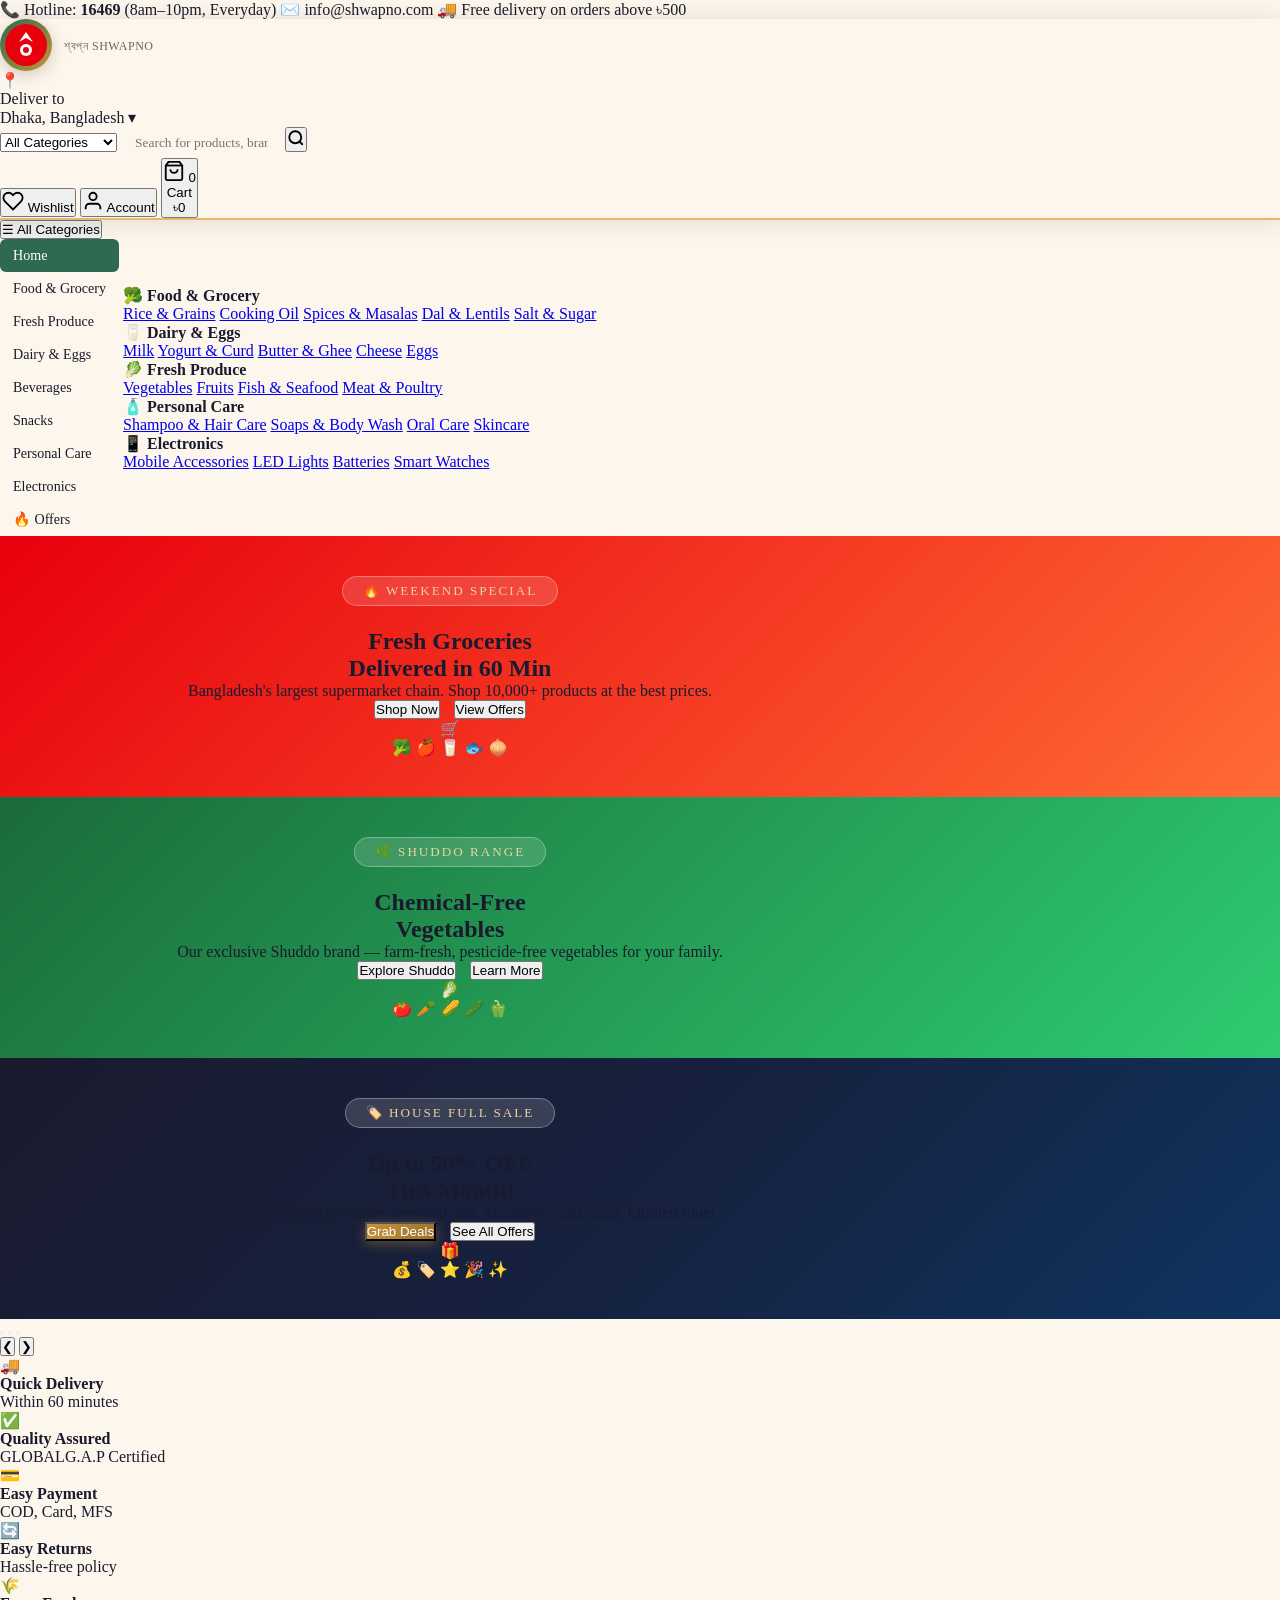
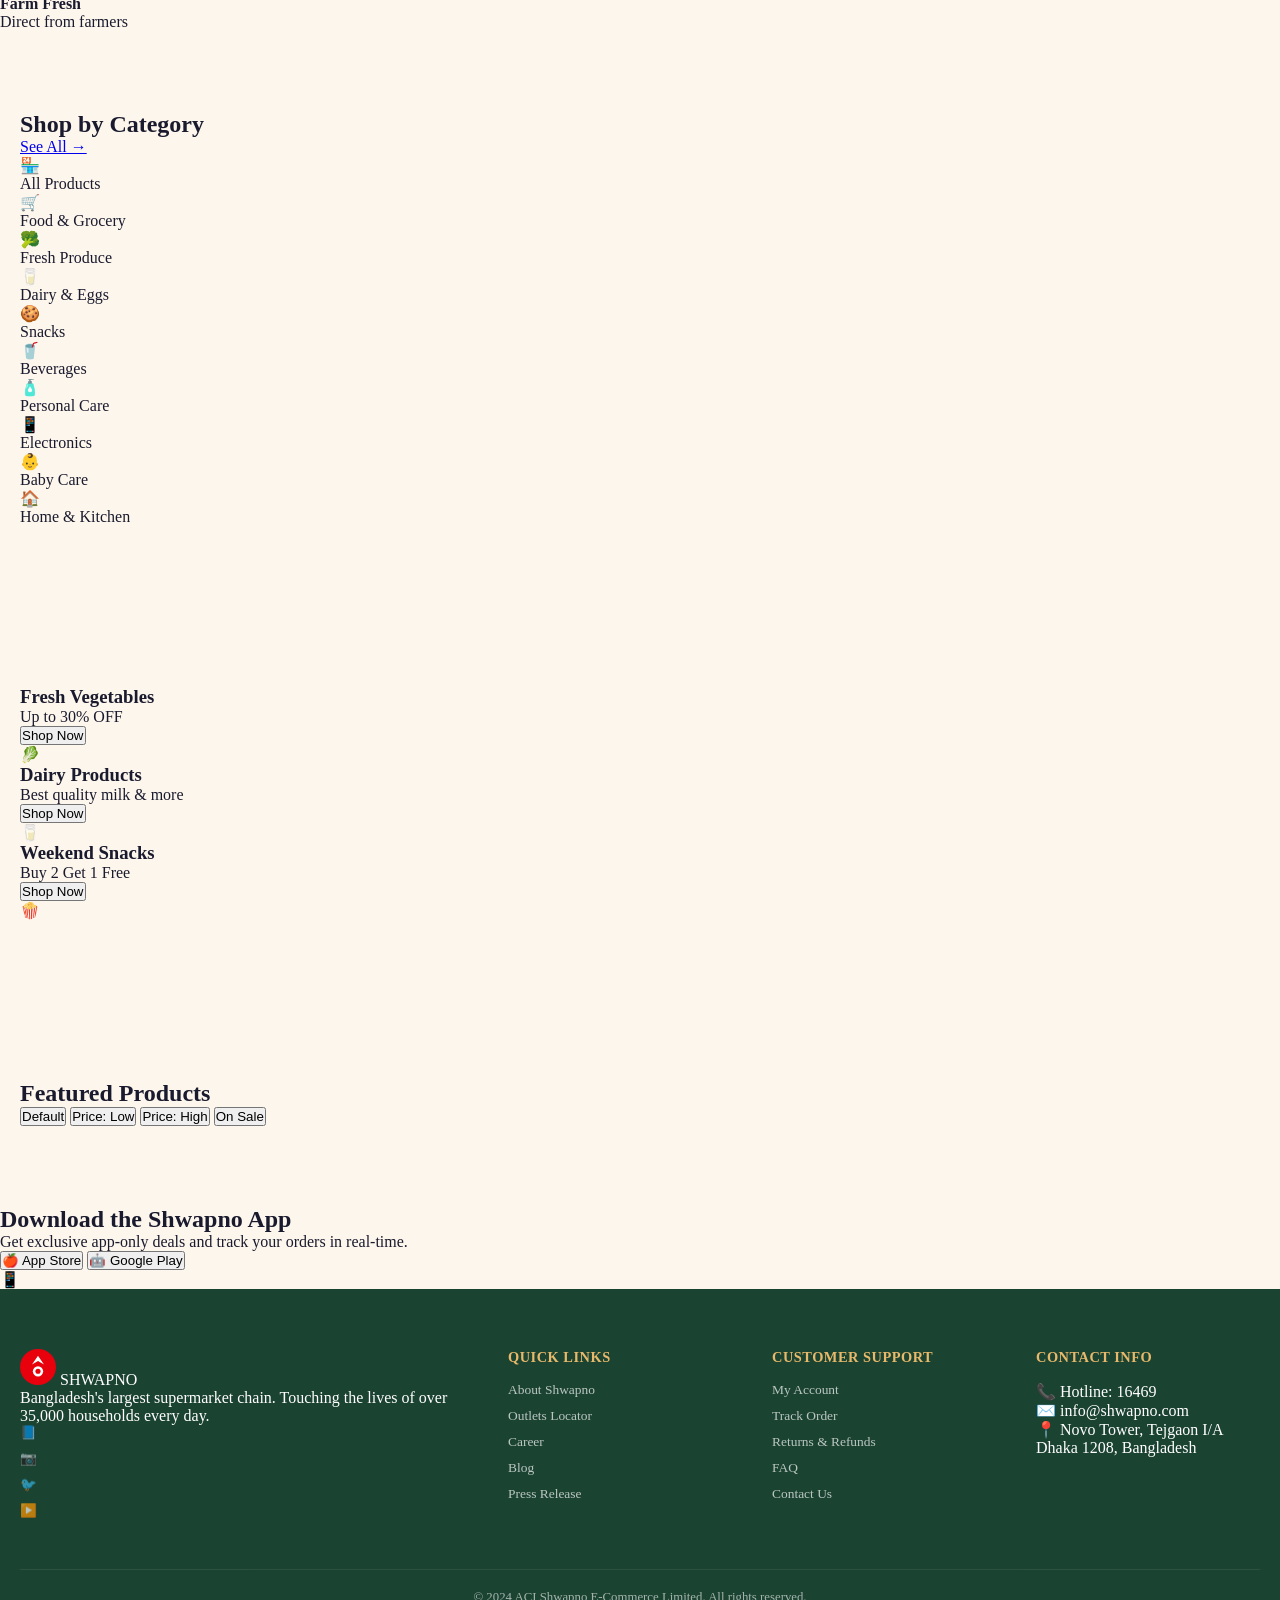
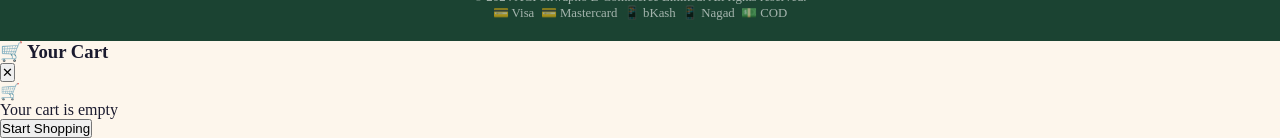
==== commit 2140aee4: "Add files via upload" ====
--- a/index.html
+++ b/index.html
@@ -1,619 +1,480 @@
-<!DOCTYPE html>
-<html lang="en">
-<head>
-<meta charset="UTF-8">
-<meta name="viewport" content="width=device-width, initial-scale=1.0">
-<title>Alor Dhara Society (ADHASO) - Lighting Lives</title>
-<link href="https://fonts.googleapis.com/css2?family=Playfair+Display:wght@400;700;900&family=Taviraj:wght@300;400;500;600&family=Kalpurush&display=swap" rel="stylesheet">
-<link rel="stylesheet" href="https://cdnjs.cloudflare.com/ajax/libs/font-awesome/6.5.0/css/all.min.css">
-<link rel="stylesheet" href="style.css">
-</head>
-<body>
-
-<!-- TOPBAR -->
-<div id="topbar">
-  <span>  &nbsp; &nbsp; </span>
-  <span>
-    <a href="https://www.facebook.com/alordharasociety/" target="_blank"><i class="fab fa-facebook-f"></i></a>
-    <a href="https://www.youtube.com/@alordharasociety" target="_blank"><i class="fab fa-youtube"></i></a>
-    <a href="#" target="_blank"><i class="fab fa-instagram"></i></a>
-    <a href="https://twitter.com/adhaso_org" target="_blank"><i class="fab fa-twitter"></i></a>
-    Since 2013 — Let's make smiles...
-  </span>
-</div>
-
-<!-- HEADER -->
-<header>
-  <div class="nav-container">
-    <a class="logo" href="index.html">
-      <div class="logo-icon">
-        <img src="https://scontent.fdac207-1.fna.fbcdn.net/v/t39.30808-6/326355372_1414097906067882_1565115583635872948_n.jpg?_nc_cat=100&ccb=1-7&_nc_sid=1d70fc&_nc_ohc=98tveaGpGgkQ7kNvwHtE9z9&_nc_oc=AdrcC6KrSvXQ1-3ubcficaD_Eq3xyq7WSMI1M_G7lmfvmoK8I2eBKdWDMycU2EcLS8U&_nc_zt=23&_nc_ht=scontent.fdac207-1.fna&_nc_gid=gul6p4a3lOuae2pblCs-9Q&_nc_ss=7f2a8&oh=00_Af5Etle3BGUk5Wl3G7pwFwAtxeiAasfbRmqL5tf4zZOMhQ&oe=6A00D0E4" alt="ADHASO Logo">
-      </div>
-      <div class="logo-text">
-        <strong>Alor Dhara Society</strong>
-        <span>ADHASO</span>
-      </div>
-    </a>
-
-    <!-- Search -->
-    <div class="search-wrap">
-      <input type="text" id="searchInput" placeholder="Search ADHASO..." aria-label="Search">
-      <button id="searchBtn" aria-label="Search Button"><i class="fas fa-search"></i></button>
-    </div>
-
-    <!-- Nav -->
-    <nav id="mainNav">
-      <a class="nav-link" href="#about" onclick="location.href='about.html', '_blank'">About</a>
-
-      <!-- Members dropdown -->
-      <div class="dropdown">
-        <span class="nav-link" onclick="location.href='index.html'">Members <i class="fas fa-chevron-down"></i></span>
-        <div class="dropdown-menu">
-          <div class="sub-dropdown">
-            <div class="dropdown-item" onclick="location.href='index.html'">Board of Trustees <i class="fas fa-chevron-right" style="font-size:.7rem"></i></div>
-            <div class="sub-menu">
-              <div class="dropdown-item" onclick="location.href='president.html', '_blank'">President</div>
-              <div class="dropdown-item" onclick="location.href='trustees.html', '_blank'">Other Trustees</div>
-            </div>
-          </div>
-          <div class="sub-dropdown">
-            <div class="dropdown-item" onclick="location.href='index.html'">Executives <i class="fas fa-chevron-right" style="font-size:.7rem"></i></div>
-            <div class="sub-menu">
-              <div class="dropdown-item" onclick="location.href='exe.html', '_blank'">Executives</div>
-              <div class="dropdown-item" onclick="location.href='subexe.html', '_blank'">Sub-Executives</div>
-            </div>
-          </div>
-          <div class="sub-dropdown">
-            <div class="dropdown-item" onclick="location.href='index.html', '_blank'">Volunteers <i class="fas fa-chevron-right" style="font-size:.7rem"></i></div>
-            <div class="sub-menu">
-              <div class="dropdown-item" onclick="location.href='spv.html', '_blank'">Special Volunteers</div>
-              <div class="dropdown-item" onclick="location.href='gv.html'">General Volunteers</div>
-              <div class="dropdown-item" onclick="location.href='sv.html', '_blank'">Supportive Volunteers</div>
-            </div>
-          </div>
-          <div class="sub-dropdown">
-            <div class="dropdown-item" onclick="location.href='index.html'">Members <i class="fas fa-chevron-right" style="font-size:.7rem"></i></div>
-            <div class="sub-menu">
-              <div class="dropdown-item" onclick="location.href='spm.html', '_blank'">Special Members</div>
-              <div class="dropdown-item" onclick="location.href='gm.html', '_blank'">General Members</div>
-              <div class="dropdown-item" onclick="location.href='sm.html', '_blank'">Supportive Members</div>
-            </div>
-          </div>
-          <div class="sub-dropdown">
-            <div class="dropdown-item" onclick="location.href='index.html'">Star Members <i class="fas fa-chevron-right" style="font-size:.7rem"></i></div>
-            <div class="sub-menu">
-              <div class="dropdown-item" onclick="location.href='ptm.html', '_blank'">Platinum Member</div>
-              <div class="dropdown-item" onclick="location.href='gm.html', '_blank'">Gold Member</div>
-              <div class="dropdown-item" onclick="location.href='slm.html', '_blank'">Silver Member</div>
-              <div class="dropdown-item" onclick="location.href='bz.html', '_blank'">Bronze Member</div>
-            </div>
-          </div>
-          <div class="dropdown-item" onclick="location.href='pro.html', '_blank'">Probashi Members</div>
-        </div>
-      </div>
-
-      <!-- Projects dropdown -->
-      <div class="dropdown">
-        <span class="nav-link">Projects <i class="fas fa-chevron-down"></i></span>
-        <div class="dropdown-menu" style="max-height:320px;overflow-y:auto;">
-          <div id="yearDropdown"></div>
-        </div>
-      </div>
-
-      <a class="nav-link" href="#contact" onclick="smoothScroll('contact')">Contact Us</a>
-      <a class="nav-link" href="#research" onclick="smoothScroll('research')">Research</a>
-      <a class="nav-link" href="#media" onclick="smoothScroll('media')">Media</a>
-      <a class="nav-link" href="#attendance" onclick="smoothScroll('attendance')">Attendance</a>
-      <li><a href="#" onclick="openModal('attendanceModal')">Attendance</a></li>
-    </nav>
-
-    <!-- Action buttons -->
-    <div class="nav-actions">
-      <button class="btn btn-outline" onclick="openModal('loginModal')"><i class="fas fa-sign-in-alt"></i> Sign In</button>
-      <button class="btn btn-green" onclick="openModal('regModal')"><i class="fas fa-user-plus"></i> Register</button>
-      <button class="btn btn-gold" onclick="smoothScroll('donate-section')"><i class="fas fa-heart"></i> Donate</button>
-      <div class="hamburger" onclick="toggleMobileNav()" id="hamburger">
-        <span></span><span></span><span></span>
-      </div>
-    </div>
-  </div>
-
-  <!-- Mobile nav panel -->
-  <div id="mobileNav" class="mobile-nav" style="background:#fff;padding:14px 20px;border-top:1px solid var(--border);display:none;">
-    <a class="nav-link" href="#about" style="display:block;margin-bottom:8px;" onclick="toggleMobileNav()">About</a>
-    <a class="nav-link" href="#projects" style="display:block;margin-bottom:8px;" onclick="toggleMobileNav()">Projects</a>
-    <a class="nav-link" href="#contact" style="display:block;margin-bottom:8px;" onclick="toggleMobileNav()">Contact</a>
-    <a class="nav-link" href="#research" style="display:block;margin-bottom:8px;" onclick="toggleMobileNav()">Research</a>
-    <a class="nav-link" href="#media" style="display:block;margin-bottom:8px;" onclick="toggleMobileNav()">Media</a>
-    <a class="nav-link" href="#attendance" style="display:block;margin-bottom:8px;" onclick="toggleMobileNav()">Attendance</a>
-    <div style="display:flex;gap:8px;margin-top:10px;flex-wrap:wrap;">
-      <button class="btn btn-outline btn-sm" onclick="openModal('loginModal');toggleMobileNav()">Sign In</button>
-      <button class="btn btn-green btn-sm" onclick="openModal('regModal');toggleMobileNav()">Register</button>
-      <button class="btn btn-gold btn-sm" onclick="smoothScroll('donate-section');toggleMobileNav()">Donate</button>
-    </div>
-    <div class="search-wrap" style="margin-top:12px;width:100%;">
-      <input type="text" id="searchInputMobile" placeholder="Search..." style="flex:1;padding:7px 14px;border:none;outline:none;font-size:.84rem;font-family:'Taviraj',serif;">
-      <button onclick="doSearch(document.getElementById('searchInputMobile').value)" style="background:var(--green);border:none;padding:7px 13px;cursor:pointer;color:#fff;border-radius:0 22px 22px 0;"><i class="fas fa-search"></i></button>
-    </div>
-  </div>
-</header>
-
-<!-- Search Results -->
-<div id="searchResults"></div>
-
-<!-- HERO -->
-<section id="home">
-  <div id="hero">
-    <div class="hero-bg"></div>
-    <div class="hero-overlay"></div>
-    <div class="hero-content">
-      <div class="hero-badge">আলোর ধারা সোসাইটি — Since 2013</div>
-      <h1 class="hero-title">One Smile,<br><span>Big Achievement</span></h1>
-      <p class="hero-sub">Alor Dhara Society (ADHASO) — First of all, welcome, and thank you for visiting this website. I hope everyone is doing well. Our organization is a student-based organization. The main purpose of establishing this organization is to help the underprivileged people around us. Some of them need education, while others need clothing and food—basic necessities that they are deprived of due to poverty. We aim to extend a helping hand to them with selflessness and a non-communal mindset. However, this work cannot be done alone. We need everyone’s support. With collective effort, we believe we can bring smiles to the faces of these people. From “Alor Dhara Society,” we have taken an oath to make this world a better place—where everyone will have three meals a day, access to clothing, and opportunities for education. Even animals will receive their rights. With this commitment, the journey of Alor Dhara began on November 8, 2013. We are moving forward, and we will continue to do so.
-</p>
-      <div class="hero-btns">
-        <button class="hero-btn hero-btn-primary" onclick="openModal('donateModal')"><i class="fas fa-hand-holding-heart"></i> Donate Now</button>
-        <button class="hero-btn hero-btn-secondary" onclick="smoothScroll('about')"><i class="fas fa-play-circle"></i> Our Story</button>
-      </div>
-      <div class="hero-stats">
-        <div class="stat-item"><div class="stat-num" id="statProjects">0</div><div class="stat-lbl">Projects Done</div></div>
-        <div class="stat-item"><div class="stat-num" id="statBenef">0</div><div class="stat-lbl">Lives Touched</div></div>
-        <div class="stat-item"><div class="stat-num" id="statMembers">0</div><div class="stat-lbl">Members</div></div>
-        <div class="stat-item"><div class="stat-num" id="statYears">0</div><div class="stat-lbl">Years Active</div></div>
-      </div>
-    </div>
-    <div class="scroll-indicator"><i class="fas fa-chevron-down"></i><span>Scroll</span></div>
-  </div>
-</section>
-
-<!-- 3D SWIPER: RECENT PROJECTS -->
-<section class="swiper-section">
-  <div class="section-title">
-    <h2>Recent Projects</h2>
-    <p>A glimpse into our transformative work across Bangladesh</p>
-    <div class="title-line"></div>
-  </div>
-  <div class="swiper-3d-container">
-    <div class="swiper-3d-track" id="swiperTrack"></div>
-  </div>
-  <div class="swiper-nav">
-    <button class="swiper-btn-3d" onclick="swiperMove(-1)" title="Previous"><i class="fas fa-chevron-left"></i></button>
-    <button class="swiper-btn-3d" onclick="swiperMove(1)" title="Next"><i class="fas fa-chevron-right"></i></button>
-  </div>
-</section>
-
-<!-- ABOUT -->
-<section id="about" class="full-section" style="background:var(--cream);">
-  <div class="section">
-    <div class="about-grid">
-      <div class="about-img-wrap">
-        <div class="about-img-box">
-          <div style="text-align:center;">
-            <div style="font-size:5rem;">🌅</div>
-            <div style="font-family:'Playfair Display',serif;font-size:1.3rem;margin-top:12px;">Alor Dhara</div>
-            <div style="font-size:.9rem;opacity:.8;margin-top:6px;">আলোর ধারা</div>
-          </div>
-        </div>
-        <div class="about-badge">
-          <strong>12+</strong>
-          <span>Years of Service</span>
-        </div>
-      </div>
-      <div class="about-text">
-        <div class="tag tag-green" style="margin-bottom:14px;">About ADHASO</div>
-        <h2>We Believe Every Life <span class="highlight">Deserves Light</span></h2>
-        <div class="divider"></div>
-        <p>Alor Dhara Society (ADHASO) was founded in 2013 with a single guiding vision — to bring light into the lives of the underprivileged. Based in Mirpur, Dhaka, we have grown into a nationwide movement with dedicated volunteers, professionals, and passionate changemakers.</p>
-        <p>We operate across multiple domains including <span class="highlight">education support, healthcare camps, disaster relief, skill development, and community empowerment</span> — always rooted in compassion and transparency.</p>
-        <p>Our strength lies in our diversity — from board of trustees to probashi (diaspora) members abroad, everyone contributes to our collective mission of a brighter Bangladesh.</p>
-        <div style="display:flex;gap:16px;flex-wrap:wrap;margin-top:20px;">
-          <button class="btn btn-green" onclick="openModal('regModal')"><i class="fas fa-user-plus"></i> Join Us</button>
-          <button class="btn btn-outline" onclick="smoothScroll('projects')"><i class="fas fa-project-diagram"></i> Our Projects</button>
-        </div>
-      </div>
-    </div>
-  </div>
-</section>
-
-<!-- PROJECTS TABLE -->
-<section id="projects" class="full-section" style="background:var(--cream-dark);">
-  <div class="section">
-    <div class="section-title">
-      <h2>All Projects</h2>
-      <p>Browse our complete project history from 2013 to 2026</p>
-      <div class="title-line"></div>
-    </div>
-    <div class="year-filter" id="yearFilter"></div>
-    <div class="project-table-wrap">
-      <table class="project-table" id="projectTable">
-        <thead>
-          <tr>
-            <th>#</th>
-            <th>Image</th>
-            <th>Project Name</th>
-            <th>Year</th>
-            <th>Description</th>
-            <th>Status</th>
-            <th>Beneficiaries</th>
-          </tr>
-        </thead>
-        <tbody id="projectTableBody"></tbody>
-      </table>
-    </div>
-  </div>
-</section>
-
-<!-- MEDIA -->
-<section id="media" class="full-section" style="background:var(--cream-mid);">
-  <div class="section">
-    <div class="section-title">
-      <h2>Media Gallery</h2>
-      <p>Images, Audio & Video from our ground activities</p>
-      <div class="title-line"></div>
-    </div>
-    <div class="media-tabs">
-      <button class="media-tab active" onclick="switchTab(this,'images')">📷 Images</button>
-      <button class="media-tab" onclick="switchTab(this,'audio')">🎵 Audio</button>
-      <button class="media-tab" onclick="switchTab(this,'video-online')">▶ Online Video</button>
-      <button class="media-tab" onclick="switchTab(this,'video-offline')">📹 Offline</button>
-      <button class="media-tab" onclick="switchTab(this,'youtube')"><i class="fab fa-youtube"></i> YouTube</button>
-    </div>
-    <div class="media-grid" id="mediaGrid"></div>
-  </div>
-</section>
-
-<!-- SUGGESTION / DONATE TO PROJECT -->
-<section id="suggestions" class="full-section" style="background:var(--cream);">
-  <div class="section-title" style="padding:0 20px;">
-    <h2>Support Our Projects</h2>
-    <p>Donate directly to ongoing campaigns — no login required</p>
-    <div class="title-line"></div>
-  </div>
-  <div class="suggest-grid" style="margin-top:30px;" id="suggestGrid"></div>
-</section>
-
-<!-- DONATE -->
-<section id="donate-section">
-  <div class="donate-inner">
-    <div class="donate-text">
-      <div class="tag tag-gold" style="margin-bottom:16px;">Make a Difference</div>
-      <h2>Your Donation Changes Lives</h2>
-      <p>Every taka you contribute goes directly to our projects — education for underprivileged children, healthcare for the poor, and disaster relief. No registration needed. Donate anonymously or in your name.</p>
-      <div style="display:flex;flex-direction:column;gap:12px;margin-top:20px;">
-        <div style="display:flex;align-items:center;gap:12px;color:rgba(255,255,255,.85);font-size:.9rem;"><i class="fas fa-check-circle" style="color:var(--gold-light)"></i> 100% Transparent — Traceable donations</div>
-        <div style="display:flex;align-items:center;gap:12px;color:rgba(255,255,255,.85);font-size:.9rem;"><i class="fas fa-check-circle" style="color:var(--gold-light)"></i> No registration or login required</div>
-        <div style="display:flex;align-items:center;gap:12px;color:rgba(255,255,255,.85);font-size:.9rem;"><i class="fas fa-check-circle" style="color:var(--gold-light)"></i> Multiple payment methods: bKash, Rocket, Cards</div>
-        <div style="display:flex;align-items:center;gap:12px;color:rgba(255,255,255,.85);font-size:.9rem;"><i class="fas fa-check-circle" style="color:var(--gold-light)"></i> Instant confirmation & receipt</div>
-      </div>
-    </div>
-    <div class="donate-form-card" id="donateFormCard">
-      <h3>🤲 Donate Now</h3>
-      <div class="form-group">
-        <label>Your Name (Optional)</label>
-        <input class="form-input" type="text" placeholder="Anonymous donor..." id="dName">
-      </div>
-      <div class="form-group">
-        <label>Phone Number</label>
-        <input class="form-input" type="tel" placeholder="+880 1XXXXXXXX" id="dPhone">
-      </div>
-      <div class="form-group">
-        <label>Select Project</label>
-        <select class="form-input form-select" id="dProject">
-          <option value="">— Choose a project —</option>
-        </select>
-      </div>
-      <div class="form-group">
-        <label>Amount (BDT)</label>
-        <input class="form-input" type="number" placeholder="Enter amount..." id="dAmount" min="10">
-      </div>
-      <div class="form-group">
-        <label>Message (Optional)</label>
-        <textarea class="form-input" rows="2" placeholder="Your message..." id="dMessage" style="resize:vertical;"></textarea>
-      </div>
-      <div class="form-group">
-        <label>Payment Method</label>
-        <div class="payment-methods">
-          <div class="pay-method" onclick="selectPay(this,'bkash')"><i class="fas fa-mobile-alt" style="color:#e2136e"></i> bKash</div>
-          <div class="pay-method" onclick="selectPay(this,'rocket')"><i class="fas fa-rocket" style="color:#8d44ad"></i> Rocket</div>
-          <div class="pay-method" onclick="selectPay(this,'mastercard')"><i class="fab fa-cc-mastercard" style="color:#eb001b"></i> Mastercard</div>
-          <div class="pay-method" onclick="selectPay(this,'visa')"><i class="fab fa-cc-visa" style="color:#1a1f71"></i> Visa Card</div>
-        </div>
-      </div>
-      <button class="btn btn-gold" style="width:100%;justify-content:center;padding:14px;" onclick="submitDonate()"><i class="fas fa-paper-plane"></i> Send Donation</button>
-    </div>
-  </div>
-</section>
-
-<!-- CONTACT -->
-<section id="contact" class="full-section" style="background:var(--cream-dark);">
-  <div class="section-title" style="padding:0 20px 40px;">
-    <h2>Contact Us</h2>
-    <p>We'd love to hear from you — reach out anytime</p>
-    <div class="title-line"></div>
-  </div>
-  <div class="contact-grid">
-    <div class="contact-info">
-      <h2>Get In Touch</h2>
-      <div class="contact-item"><div class="contact-icon"><i class="fas fa-map-marker-alt"></i></div><div class="contact-item-text"><h4>Address</h4><p>60 Feet Road, Mirpur-2, Dhaka 1216, Bangladesh</p></div></div>
-      <div class="contact-item"><div class="contact-icon"><i class="fas fa-phone"></i></div><div class="contact-item-text"><h4>Phone</h4><p>+880-1700-000000<br>+880-1800-000000</p></div></div>
-      <div class="contact-item"><div class="contact-icon"><i class="fas fa-envelope"></i></div><div class="contact-item-text"><h4>Email</h4><p>info@adhaso.org<br>contact@adhaso.org</p></div></div>
-      <div class="contact-item"><div class="contact-icon"><i class="fas fa-clock"></i></div><div class="contact-item-text"><h4>Office Hours</h4><p>Sat–Thu: 9:00 AM – 6:00 PM<br>Friday: Closed</p></div></div>
-    </div>
-    <div class="contact-form-card">
-      <h3>Send a Message</h3>
-      <div class="form-group"><label>Full Name</label><input class="form-input" type="text" placeholder="Your name"></div>
-      <div class="form-group"><label>Email</label><input class="form-input" type="email" placeholder="your@email.com"></div>
-      <div class="form-group"><label>Subject</label><input class="form-input" type="text" placeholder="Subject..."></div>
-      <div class="form-group"><label>Message</label><textarea class="form-input" rows="4" placeholder="Your message..." style="resize:vertical;"></textarea></div>
-      <button class="btn btn-green" style="width:100%;justify-content:center;padding:13px;" onclick="alert('Message sent! We will get back to you soon.')"><i class="fas fa-paper-plane"></i> Send Message</button>
-    </div>
-  </div>
-</section>
-
-<!-- MAP -->
-<section id="map-section">
-  <div class="map-btn-wrap">
-    <h3 style="font-family:'Playfair Display',serif;color:var(--green-dark);margin-bottom:12px;">📍 Find Us on Map</h3>
-    <p style="color:var(--text-soft);font-size:.88rem;margin-bottom:16px;">60 Feet Road, Mirpur-2, Dhaka 1216</p>
-    <a href="https://www.google.com/maps/search/60+feet+road+mirpur+2+dhaka+1216" target="_blank" class="btn btn-green"><i class="fas fa-map-marked-alt"></i> Open in Google Maps</a>
-  </div>
-  <iframe
-    class="map-container"
-    src="https://www.google.com/maps/embed?pb=!1m18!1m12!1m3!1d3651.2!2d90.3742!3d23.7935!2m3!1f0!2f0!3f0!3m2!1i1024!2i768!4f13.1!3m3!1m2!1s0x3755c7c9b6a10a5b%3A0x0!2sMirpur%202%2C%20Dhaka%201216!5e0!3m2!1sen!2sbd!4v1"
-    allowfullscreen="" loading="lazy" title="ADHASO Location Map"
-    style="border:0;">
-  </iframe>
-</section>
-
-<!-- EXECUTIVE ATTENDANCE -->
-<section id="attendance" class="full-section" style="background:var(--cream-mid);">
-  <div class="section-title" style="padding:0 20px 40px;">
-    <h2>Executive Attendance</h2>
-    <p>Mark and track attendance for meetings and events</p>
-    <div class="title-line"></div>
-  </div>
-  <div class="attendance-card">
-    <h3>Mark Attendance</h3>
-    <div class="form-group"><label>Event / Meeting Name</label><input class="form-input" type="text" placeholder="e.g. Monthly Board Meeting – January 2026" id="attEvent"></div>
-    <div class="form-group"><label>Date</label><input class="form-input" type="date" id="attDate"></div>
-    <div class="form-group"><label>Executive Name</label><input class="form-input" type="text" placeholder="Full name..." id="attName"></div>
-    <div class="form-group"><label>Role</label>
-      <select class="form-input form-select" id="attRole">
-        <option>President</option>
-        <option>Vice President</option>
-        <option>Secretary</option>
-        <option>Treasurer</option>
-        <option>Executive Member</option>
-        <option>Sub-Executive</option>
-      </select>
-    </div>
-    <div class="form-group"><label>Status</label>
-      <div class="spouse-toggle">
-        <label><input type="radio" name="attStatus" value="Present" checked> ✅ Present</label>
-        <label><input type="radio" name="attStatus" value="Absent"> ❌ Absent</label>
-        <label><input type="radio" name="attStatus" value="Late"> ⏰ Late</label>
-      </div>
-    </div>
-    <button class="btn btn-green" style="width:100%;justify-content:center;padding:13px;" onclick="markAttendance()"><i class="fas fa-check-square"></i> Mark Attendance</button>
-    <div id="attLog" style="margin-top:20px;"></div>
-  </div>
-</section>
-
-<!-- ===== ATTENDANCE MODAL ===== -->
-<div class="modal-overlay" id="attendanceModal">
-  <div class="modal-box" style="max-width:540px;">
-    <div class="modal-header">
-      <div class="modal-title"><i class="fas fa-clipboard-list"></i> Executive Attendance</div>
-      <button class="modal-close" onclick="closeModal('attendanceModal')">✕</button>
-    </div>
-    <div class="form-row">
-      <div class="form-group"><label class="form-label">Executive Name</label>
-        <select class="form-select">
-          <option>Select Executive...</option>
-          <option>Ahmed Khan — President</option>
-          <option>Fatema Begum — VP</option>
-          <option>Rashid Hossain — Secretary</option>
-          <option>Nusrat Jahan — Treasurer</option>
-          <option>Karim Ahmed — Director</option>
-        </select>
-      </div>
-      <div class="form-group"><label class="form-label">Month</label>
-        <select class="form-select" id="attMonth"></select>
-      </div>
-    </div>
-    <div class="attendance-wrap" style="padding:0;background:transparent;border:none;">
-      <p style="font-size:12px;color:var(--gray);margin-bottom:12px;">Click dates to toggle attendance (🟢 Present / 🔴 Absent)</p>
-      <div class="attendance-grid" id="attGrid"></div>
-    </div>
-    <div style="display:flex;gap:16px;margin-top:20px;align-items:center;">
-      <span style="font-size:12px;color:var(--gray);">
-        Present: <span id="presentCount" style="color:#0f4;font-weight:700;">0</span> |
-        Absent: <span id="absentCount" style="color:#f55;font-weight:700;">0</span>
-      </span>
-      <button class="btn-submit" style="flex:1;margin:0;" onclick="showToast('Attendance saved successfully!')">Save Attendance</button>
-    </div>
-  </div>
-</div>
-
-
-<!-- RESEARCH -->
-<section id="research" class="full-section" style="background:var(--cream);">
-  <div class="section-title" style="padding:0 20px 40px;">
-    <h2>Research & Publications</h2>
-    <p>Our findings and social impact studies</p>
-    <div class="title-line"></div>
-  </div>
-  <div class="research-grid" id="researchGrid"></div>
-</section>
-
-<!-- FOOTER -->
-<footer>
-  <div class="footer-grid">
-    <div class="footer-brand">
-      <h3>Alor Dhara Society (ADHASO)</h3>
-      <p>A community-driven humanitarian organization working since 2013 to uplift the underprivileged across Bangladesh through education, healthcare, and empowerment.</p>
-      <div class="footer-socials">
-        <a class="social-btn" href="https://www.facebook.com/alordharasociety/" target="_blank"><i class="fab fa-facebook-f"></i></a>
-        <a class="social-btn" href="https://www.youtube.com/@alordharasociety" target="_blank"><i class="fab fa-youtube"></i></a>
-        <a class="social-btn" href="#" target="_blank"><i class="fab fa-instagram"></i></a>
-        <a class="social-btn" href="https://twitter.com/adhaso_org" target="_blank"><i class="fab fa-twitter"></i></a>
-        <a class="social-btn" href="#"><i class="fab fa-whatsapp" target="_blank"></i></a>
-      </div>
-    </div>
-    <div class="footer-col">
-      <h4>Quick Links</h4>
-      <a href="#home">Home</a>
-      <a href="#about">About Us</a>
-      <a href="#projects">Projects</a>
-      <a href="#media">Media Gallery</a>
-      <a href="#research">Research</a>
-    </div>
-    <div class="footer-col">
-      <h4>Members</h4>
-      <a href="#">Board of Trustees</a>
-      <a href="#">Executives</a>
-      <a href="#">Volunteers</a>
-      <a href="#">Probashi Members</a>
-      <a href="#">Star Members</a>
-    </div>
-    <div class="footer-col">
-      <h4>Contact</h4>
-      <a href="#">📍 60 Feet Road, Mirpur-2</a>
-      <a href="#">📍 Dhaka 1216, Bangladesh</a>
-      <a href="tel:+8801700000000">☎ +880-1700-000000</a>
-      <a href="mailto:info@adhaso.org">✉ alordharasociety@gmail.com</a>
-      <a href="#" onclick="openModal('donateModal')">Donate Now</a>
-    </div>
-  </div>
-  <div class="footer-bottom">
-    <p>© 2013–2026 Alor Dhara Society (ADHASO). All rights reserved. | Designed with ❤️ for a better Bangladesh.</p>
-  </div>
-</footer>
-
-<!-- FLOATING 3D BUTTONS -->
-<div class="float-btn-3d">
-  <button class="float-3d" onclick="window.scrollTo({top:0,behavior:'smooth'})" title="Scroll to Top"><i class="fas fa-chevron-up"></i></button>
-  <button class="float-3d" style="background:linear-gradient(145deg,var(--green),var(--green-dark));" onclick="window.scrollTo({top:document.body.scrollHeight,behavior:'smooth'})" title="Scroll to Bottom"><i class="fas fa-chevron-down"></i></button>
-</div>
-
-<!-- REGISTRATION MODAL -->
-<div class="modal-overlay" id="regModal">
-  <div class="modal-box" style="max-width:700px;">
-    <div class="modal-header">
-      <h3><i class="fas fa-user-plus"></i> Register with ADHASO</h3>
-      <button class="modal-close" onclick="closeModal('regModal')"><i class="fas fa-times"></i></button>
-    </div>
-    <div class="modal-body">
-      <div class="form-row">
-        <div class="form-group"><label>Full Name *</label><input class="form-input" type="text" id="rName" placeholder="Your full name" required></div>
-        <div class="form-group"><label>Email *</label><input class="form-input" type="email" id="rEmail" placeholder="email@example.com" required></div>
-      </div>
-      <div class="form-row">
-        <div class="form-group"><label>Phone 1 *</label>
-          <div class="phone-group">
-            <select class="form-input form-select phone-cc" id="rCC1"><option value="+880">🇧🇩 +880</option><option value="+1">🇺🇸 +1</option><option value="+44">🇬🇧 +44</option><option value="+966">🇸🇦 +966</option><option value="+971">🇦🇪 +971</option><option value="+60">🇲🇾 +60</option><option value="+65">🇸🇬 +65</option><option value="+61">🇦🇺 +61</option></select>
-            <input class="form-input" type="tel" id="rPhone1" placeholder="Phone number" style="flex:1">
-          </div>
-        </div>
-        <div class="form-group"><label>Phone 2</label>
-          <div class="phone-group">
-            <select class="form-input form-select phone-cc" id="rCC2"><option value="+880">🇧🇩 +880</option><option value="+1">🇺🇸 +1</option><option value="+44">🇬🇧 +44</option><option value="+966">🇸🇦 +966</option><option value="+971">🇦🇪 +971</option><option value="+60">🇲🇾 +60</option><option value="+65">🇸🇬 +65</option><option value="+61">🇦🇺 +61</option></select>
-            <input class="form-input" type="tel" id="rPhone2" placeholder="Optional" style="flex:1">
-          </div>
-        </div>
-      </div>
-      <div class="form-row">
-        <div class="form-group"><label>Nationality</label><select class="form-input form-select" id="rNationality"><option>Bangladeshi</option><option>British-Bangladeshi</option><option>American</option><option>Canadian</option><option>Australian</option><option>Other</option></select></div>
-        <div class="form-group"><label>Gender</label><select class="form-input form-select" id="rGender"><option>Male</option><option>Female</option><option>Other</option></select></div>
-      </div>
-      <div class="form-row">
-        <div class="form-group"><label>Father's Name</label><input class="form-input" type="text" id="rFather" placeholder="Father's name"></div>
-        <div class="form-group"><label>Mother's Name</label><input class="form-input" type="text" id="rMother" placeholder="Mother's name"></div>
-      </div>
-      <div class="form-group">
-        <label>Do you have a spouse?</label>
-        <div class="spouse-toggle">
-          <label><input type="radio" name="spouse" value="yes" onchange="toggleSpouse(true)"> Yes</label>
-          <label><input type="radio" name="spouse" value="no" checked onchange="toggleSpouse(false)"> No</label>
-        </div>
-      </div>
-      <div class="form-group" id="spouseNameGroup" style="display:none;">
-        <label>Spouse Name</label><input class="form-input" type="text" id="rSpouse" placeholder="Spouse's full name">
-      </div>
-      <div class="form-row">
-        <div class="form-group"><label>School Name</label><input class="form-input" type="text" id="rSchool" placeholder="School name"></div>
-        <div class="form-group"><label>College Name</label><input class="form-input" type="text" id="rCollege" placeholder="College name"></div>
-      </div>
-      <div class="form-row">
-        <div class="form-group"><label>University Name</label><input class="form-input" type="text" id="rUniversity" placeholder="University name"></div>
-        <div class="form-group"><label>Profession</label><input class="form-input" type="text" id="rProfession" placeholder="Your profession"></div>
-      </div>
-      <div class="form-group"><label>Address</label><textarea class="form-input" rows="2" id="rAddress" placeholder="Full address..." style="resize:vertical;"></textarea></div>
-      <div class="form-row">
-        <div class="form-group"><label>Membership Type</label><select class="form-input form-select" id="rMType"><option>General Member</option><option>Special Member</option><option>Volunteer</option><option>Supportive Member</option><option>Probashi Member</option></select></div>
-        <div class="form-group"><label>Password *</label><input class="form-input" type="password" id="rPass" placeholder="Create password"></div>
-      </div>
-      <button class="btn btn-green" style="width:100%;justify-content:center;padding:14px;margin-top:10px;" onclick="submitRegistration()"><i class="fas fa-user-check"></i> Complete Registration</button>
-      <p style="text-align:center;font-size:.8rem;color:var(--text-soft);margin-top:12px;">Already have an account? <a href="#" onclick="closeModal('regModal');openModal('loginModal');" style="color:var(--green);">Sign In</a></p>
-    </div>
-  </div>
-</div>
-
-<!-- LOGIN MODAL -->
-<div class="modal-overlay" id="loginModal">
-  <div class="modal-box" style="max-width:420px;">
-    <div class="modal-header">
-      <h3><i class="fas fa-sign-in-alt"></i> Sign In</h3>
-      <button class="modal-close" onclick="closeModal('loginModal')"><i class="fas fa-times"></i></button>
-    </div>
-    <div class="modal-body">
-      <div class="form-group"><label>Email or Phone</label><input class="form-input" type="text" id="lEmail" placeholder="Email or phone number"></div>
-      <div class="form-group"><label>Password</label><input class="form-input" type="password" id="lPass" placeholder="Your password"></div>
-      <div style="text-align:right;margin-bottom:14px;"><a href="#" style="font-size:.82rem;color:var(--green);">Forgot Password?</a></div>
-      <button class="btn btn-green" style="width:100%;justify-content:center;padding:14px;" onclick="submitLogin()"><i class="fas fa-sign-in-alt"></i> Sign In</button>
-      <div style="text-align:center;margin:16px 0;color:var(--text-soft);font-size:.85rem;">— or —</div>
-      <button class="btn btn-outline" style="width:100%;justify-content:center;padding:13px;" onclick="closeModal('loginModal');openModal('regModal')"><i class="fas fa-user-plus"></i> Create New Account</button>
-    </div>
-  </div>
-</div>
-
-<!-- DONATE MODAL (from button) -->
-<div class="modal-overlay" id="donateModal">
-  <div class="modal-box" style="max-width:500px;">
-    <div class="modal-header">
-      <h3><i class="fas fa-hand-holding-heart"></i> Donate to ADHASO</h3>
-      <button class="modal-close" onclick="closeModal('donateModal')"><i class="fas fa-times"></i></button>
-    </div>
-    <div class="modal-body">
-      <div class="form-group"><label>Your Name (Optional)</label><input class="form-input" type="text" placeholder="Anonymous..."></div>
-      <div class="form-group"><label>Phone</label><input class="form-input" type="tel" placeholder="+880..."></div>
-      <div class="form-group"><label>Select Project</label><select class="form-input form-select" id="dProjectModal"></select></div>
-      <div class="form-group"><label>Amount (BDT)</label><input class="form-input" type="number" placeholder="500" min="10"></div>
-      <div class="form-group"><label>Message</label><textarea class="form-input" rows="2" placeholder="..." style="resize:vertical;"></textarea></div>
-      <div class="form-group"><label>Payment Method</label>
-        <div class="payment-methods">
-          <div class="pay-method" onclick="selectPay(this,'bkash2')"><i class="fas fa-mobile-alt" style="color:#e2136e"></i> bKash</div>
-          <div class="pay-method" onclick="selectPay(this,'rocket2')"><i class="fas fa-rocket" style="color:#8d44ad"></i> Rocket</div>
-          <div class="pay-method" onclick="selectPay(this,'mastercard2')"><i class="fab fa-cc-mastercard" style="color:#eb001b"></i> Mastercard</div>
-          <div class="pay-method" onclick="selectPay(this,'visa2')"><i class="fab fa-cc-visa" style="color:#1a1f71"></i> Visa Card</div>
-        </div>
-      </div>
-      <button class="btn btn-gold" style="width:100%;justify-content:center;padding:14px;" onclick="alert('Thank you! Your donation is received. May Allah bless you. 🤲');closeModal('donateModal');"><i class="fas fa-paper-plane"></i> Send Donation</button>
-    </div>
-  </div>
-</div>
-
-<!-- INFO MODAL -->
-<div class="modal-overlay" id="infoModal">
-  <div class="modal-box" style="max-width:500px;">
-    <div class="modal-header">
-      <h3 id="infoModalTitle">Info</h3>
-      <button class="modal-close" onclick="closeModal('infoModal')"><i class="fas fa-times"></i></button>
-    </div>
-    <div class="modal-body" id="infoModalBody"></div>
-  </div>
-</div>
-
-<script src="script.js"></script>
-</body>
-</html>+<!DOCTYPE html>
+<html lang="en">
+<head>
+<meta charset="UTF-8" />
+<meta name="viewport" content="width=device-width, initial-scale=1.0"/>
+<title>Shwapno – Online Grocery Shopping Bangladesh</title>
+<link href="https://fonts.googleapis.com/css2?family=Hind+Siliguri:wght@400;500;600;700&family=Poppins:wght@400;500;600;700;800&display=swap" rel="stylesheet"/>
+<link rel="stylesheet" href="style.css"/>
+</head>
+<body>
+
+<!-- TOP BAR -->
+<div class="topbar">
+  <div class="topbar-inner container">
+    <span>📞 Hotline: <strong>16469</strong> (8am–10pm, Everyday)</span>
+    <span>✉️ info@shwapno.com</span>
+    <span>🚚 Free delivery on orders above ৳500</span>
+  </div>
+</div>
+
+<!-- HEADER -->
+<header class="header" id="header">
+  <div class="header-inner container">
+    <!-- LOGO -->
+    <a href="#" class="logo">
+      <div class="logo-icon">
+        <svg width="42" height="42" viewBox="0 0 42 42" fill="none">
+          <circle cx="21" cy="21" r="21" fill="#E8000D"/>
+          <path d="M21 8 L28 18 L21 14 L14 18 Z" fill="white"/>
+          <circle cx="21" cy="26" r="6" fill="white"/>
+          <circle cx="21" cy="26" r="3" fill="#E8000D"/>
+        </svg>
+      </div>
+      <div class="logo-text">
+        <span class="logo-main">শ্বপ্ন</span>
+        <span class="logo-sub">SHWAPNO</span>
+      </div>
+    </a>
+
+    <!-- LOCATION -->
+    <div class="location-selector">
+      <span class="loc-icon">📍</span>
+      <div>
+        <div class="loc-label">Deliver to</div>
+        <div class="loc-value">Dhaka, Bangladesh ▾</div>
+      </div>
+    </div>
+
+    <!-- SEARCH -->
+    <div class="search-bar">
+      <select class="search-cat">
+        <option>All Categories</option>
+        <option>Food & Grocery</option>
+        <option>Fresh Produce</option>
+        <option>Dairy</option>
+        <option>Beverages</option>
+        <option>Personal Care</option>
+        <option>Electronics</option>
+      </select>
+      <input type="text" id="searchInput" placeholder="Search for products, brands..." />
+      <button class="search-btn" onclick="doSearch()">
+        <svg width="18" height="18" viewBox="0 0 24 24" fill="none" stroke="currentColor" stroke-width="2.5"><circle cx="11" cy="11" r="8"/><path d="M21 21l-4.35-4.35"/></svg>
+      </button>
+    </div>
+
+    <!-- ACTIONS -->
+    <div class="header-actions">
+      <button class="action-btn" onclick="toggleWishlist()">
+        <svg width="22" height="22" viewBox="0 0 24 24" fill="none" stroke="currentColor" stroke-width="2"><path d="M20.84 4.61a5.5 5.5 0 0 0-7.78 0L12 5.67l-1.06-1.06a5.5 5.5 0 0 0-7.78 7.78l1.06 1.06L12 21.23l7.78-7.78 1.06-1.06a5.5 5.5 0 0 0 0-7.78z"/></svg>
+        <span class="action-label">Wishlist</span>
+      </button>
+      <button class="action-btn" onclick="toggleLogin()">
+        <svg width="22" height="22" viewBox="0 0 24 24" fill="none" stroke="currentColor" stroke-width="2"><path d="M20 21v-2a4 4 0 0 0-4-4H8a4 4 0 0 0-4 4v2"/><circle cx="12" cy="7" r="4"/></svg>
+        <span class="action-label">Account</span>
+      </button>
+      <button class="cart-btn" onclick="toggleCart()">
+        <svg width="22" height="22" viewBox="0 0 24 24" fill="none" stroke="currentColor" stroke-width="2"><path d="M6 2L3 6v14a2 2 0 0 0 2 2h14a2 2 0 0 0 2-2V6l-3-4z"/><line x1="3" y1="6" x2="21" y2="6"/><path d="M16 10a4 4 0 0 1-8 0"/></svg>
+        <span id="cartCount" class="cart-badge">0</span>
+        <div>
+          <div class="action-label">Cart</div>
+          <div id="cartTotal" class="cart-total">৳0</div>
+        </div>
+      </button>
+    </div>
+  </div>
+</header>
+
+<!-- NAV -->
+<nav class="main-nav">
+  <div class="nav-inner container">
+    <button class="all-cats-btn" onclick="toggleCatMenu()">
+      <span>☰</span> All Categories
+    </button>
+    <a href="#" class="nav-link active">Home</a>
+    <a href="#" class="nav-link">Food & Grocery</a>
+    <a href="#" class="nav-link">Fresh Produce</a>
+    <a href="#" class="nav-link">Dairy & Eggs</a>
+    <a href="#" class="nav-link">Beverages</a>
+    <a href="#" class="nav-link">Snacks</a>
+    <a href="#" class="nav-link">Personal Care</a>
+    <a href="#" class="nav-link">Electronics</a>
+    <a href="#" class="nav-link nav-offer">🔥 Offers</a>
+  </div>
+  <!-- Category Dropdown -->
+  <div class="cat-menu" id="catMenu">
+    <div class="cat-menu-inner container">
+      <div class="cat-col">
+        <h4>🥦 Food & Grocery</h4>
+        <a href="#">Rice & Grains</a>
+        <a href="#">Cooking Oil</a>
+        <a href="#">Spices & Masalas</a>
+        <a href="#">Dal & Lentils</a>
+        <a href="#">Salt & Sugar</a>
+      </div>
+      <div class="cat-col">
+        <h4>🥛 Dairy & Eggs</h4>
+        <a href="#">Milk</a>
+        <a href="#">Yogurt & Curd</a>
+        <a href="#">Butter & Ghee</a>
+        <a href="#">Cheese</a>
+        <a href="#">Eggs</a>
+      </div>
+      <div class="cat-col">
+        <h4>🥬 Fresh Produce</h4>
+        <a href="#">Vegetables</a>
+        <a href="#">Fruits</a>
+        <a href="#">Fish & Seafood</a>
+        <a href="#">Meat & Poultry</a>
+      </div>
+      <div class="cat-col">
+        <h4>🧴 Personal Care</h4>
+        <a href="#">Shampoo & Hair Care</a>
+        <a href="#">Soaps & Body Wash</a>
+        <a href="#">Oral Care</a>
+        <a href="#">Skincare</a>
+      </div>
+      <div class="cat-col">
+        <h4>📱 Electronics</h4>
+        <a href="#">Mobile Accessories</a>
+        <a href="#">LED Lights</a>
+        <a href="#">Batteries</a>
+        <a href="#">Smart Watches</a>
+      </div>
+    </div>
+  </div>
+</nav>
+
+<!-- HERO SLIDER -->
+<section class="hero">
+  <div class="hero-slider" id="heroSlider">
+    <div class="hero-slide active" style="background: linear-gradient(135deg, #E8000D 0%, #ff6b35 100%)">
+      <div class="hero-content container">
+        <div class="hero-text">
+          <span class="hero-badge">🔥 Weekend Special</span>
+          <h1>Fresh Groceries<br/><span>Delivered in 60 Min</span></h1>
+          <p>Bangladesh's largest supermarket chain. Shop 10,000+ products at the best prices.</p>
+          <div class="hero-btns">
+            <button class="btn-primary" onclick="scrollToProducts()">Shop Now</button>
+            <button class="btn-secondary">View Offers</button>
+          </div>
+        </div>
+        <div class="hero-img">
+          <div class="hero-basket">🛒</div>
+          <div class="floating-items">
+            <span class="fi fi1">🥦</span>
+            <span class="fi fi2">🍎</span>
+            <span class="fi fi3">🥛</span>
+            <span class="fi fi4">🐟</span>
+            <span class="fi fi5">🧅</span>
+          </div>
+        </div>
+      </div>
+    </div>
+    <div class="hero-slide" style="background: linear-gradient(135deg, #1a6b3a 0%, #2ecc71 100%)">
+      <div class="hero-content container">
+        <div class="hero-text">
+          <span class="hero-badge">🌿 Shuddo Range</span>
+          <h1>Chemical-Free<br/><span>Vegetables</span></h1>
+          <p>Our exclusive Shuddo brand — farm-fresh, pesticide-free vegetables for your family.</p>
+          <div class="hero-btns">
+            <button class="btn-primary" onclick="scrollToProducts()">Explore Shuddo</button>
+            <button class="btn-secondary">Learn More</button>
+          </div>
+        </div>
+        <div class="hero-img">
+          <div class="hero-basket">🥬</div>
+          <div class="floating-items">
+            <span class="fi fi1">🍅</span>
+            <span class="fi fi2">🥕</span>
+            <span class="fi fi3">🌽</span>
+            <span class="fi fi4">🥒</span>
+            <span class="fi fi5">🫑</span>
+          </div>
+        </div>
+      </div>
+    </div>
+    <div class="hero-slide" style="background: linear-gradient(135deg, #1a1a2e 0%, #16213e 50%, #0f3460 100%)">
+      <div class="hero-content container">
+        <div class="hero-text">
+          <span class="hero-badge">🏷️ House Full Sale</span>
+          <h1>Up to <span>50% OFF</span><br/>This Month!</h1>
+          <p>Massive discounts on groceries, personal care, electronics and more. Limited time!</p>
+          <div class="hero-btns">
+            <button class="btn-primary btn-gold" onclick="scrollToProducts()">Grab Deals</button>
+            <button class="btn-secondary">See All Offers</button>
+          </div>
+        </div>
+        <div class="hero-img">
+          <div class="hero-basket">🎁</div>
+          <div class="floating-items">
+            <span class="fi fi1">💰</span>
+            <span class="fi fi2">🏷️</span>
+            <span class="fi fi3">⭐</span>
+            <span class="fi fi4">🎉</span>
+            <span class="fi fi5">✨</span>
+          </div>
+        </div>
+      </div>
+    </div>
+  </div>
+  <div class="hero-dots" id="heroDots">
+    <button class="dot active" onclick="goToSlide(0)"></button>
+    <button class="dot" onclick="goToSlide(1)"></button>
+    <button class="dot" onclick="goToSlide(2)"></button>
+  </div>
+  <button class="hero-arrow hero-prev" onclick="prevSlide()">❮</button>
+  <button class="hero-arrow hero-next" onclick="nextSlide()">❯</button>
+</section>
+
+<!-- FEATURES STRIP -->
+<section class="features-strip">
+  <div class="container features-grid">
+    <div class="feature-item">
+      <span class="feat-icon">🚚</span>
+      <div><strong>Quick Delivery</strong><p>Within 60 minutes</p></div>
+    </div>
+    <div class="feature-item">
+      <span class="feat-icon">✅</span>
+      <div><strong>Quality Assured</strong><p>GLOBALG.A.P Certified</p></div>
+    </div>
+    <div class="feature-item">
+      <span class="feat-icon">💳</span>
+      <div><strong>Easy Payment</strong><p>COD, Card, MFS</p></div>
+    </div>
+    <div class="feature-item">
+      <span class="feat-icon">🔄</span>
+      <div><strong>Easy Returns</strong><p>Hassle-free policy</p></div>
+    </div>
+    <div class="feature-item">
+      <span class="feat-icon">🌾</span>
+      <div><strong>Farm Fresh</strong><p>Direct from farmers</p></div>
+    </div>
+  </div>
+</section>
+
+<!-- CATEGORIES -->
+<section class="section">
+  <div class="container">
+    <div class="section-header">
+      <h2>Shop by Category</h2>
+      <a href="#" class="see-all">See All →</a>
+    </div>
+    <div class="cat-grid">
+      <div class="cat-card" onclick="filterCategory('all')">
+        <div class="cat-emoji">🏪</div>
+        <span>All Products</span>
+      </div>
+      <div class="cat-card" onclick="filterCategory('grocery')">
+        <div class="cat-emoji">🛒</div>
+        <span>Food & Grocery</span>
+      </div>
+      <div class="cat-card" onclick="filterCategory('fresh')">
+        <div class="cat-emoji">🥦</div>
+        <span>Fresh Produce</span>
+      </div>
+      <div class="cat-card" onclick="filterCategory('dairy')">
+        <div class="cat-emoji">🥛</div>
+        <span>Dairy & Eggs</span>
+      </div>
+      <div class="cat-card" onclick="filterCategory('snacks')">
+        <div class="cat-emoji">🍪</div>
+        <span>Snacks</span>
+      </div>
+      <div class="cat-card" onclick="filterCategory('beverages')">
+        <div class="cat-emoji">🥤</div>
+        <span>Beverages</span>
+      </div>
+      <div class="cat-card" onclick="filterCategory('care')">
+        <div class="cat-emoji">🧴</div>
+        <span>Personal Care</span>
+      </div>
+      <div class="cat-card" onclick="filterCategory('electronics')">
+        <div class="cat-emoji">📱</div>
+        <span>Electronics</span>
+      </div>
+      <div class="cat-card" onclick="filterCategory('baby')">
+        <div class="cat-emoji">👶</div>
+        <span>Baby Care</span>
+      </div>
+      <div class="cat-card" onclick="filterCategory('home')">
+        <div class="cat-emoji">🏠</div>
+        <span>Home & Kitchen</span>
+      </div>
+    </div>
+  </div>
+</section>
+
+<!-- OFFER BANNERS -->
+<section class="section offer-banners">
+  <div class="container offer-grid">
+    <div class="offer-card offer-red">
+      <div>
+        <h3>Fresh Vegetables</h3>
+        <p>Up to 30% OFF</p>
+        <button onclick="filterCategory('fresh')">Shop Now</button>
+      </div>
+      <span class="offer-emoji">🥬</span>
+    </div>
+    <div class="offer-card offer-green">
+      <div>
+        <h3>Dairy Products</h3>
+        <p>Best quality milk & more</p>
+        <button onclick="filterCategory('dairy')">Shop Now</button>
+      </div>
+      <span class="offer-emoji">🥛</span>
+    </div>
+    <div class="offer-card offer-orange">
+      <div>
+        <h3>Weekend Snacks</h3>
+        <p>Buy 2 Get 1 Free</p>
+        <button onclick="filterCategory('snacks')">Shop Now</button>
+      </div>
+      <span class="offer-emoji">🍿</span>
+    </div>
+  </div>
+</section>
+
+<!-- PRODUCTS -->
+<section class="section" id="productsSection">
+  <div class="container">
+    <div class="section-header">
+      <h2 id="productsTitle">Featured Products</h2>
+      <div class="product-filters">
+        <button class="filter-btn active" onclick="sortProducts('default', this)">Default</button>
+        <button class="filter-btn" onclick="sortProducts('price-low', this)">Price: Low</button>
+        <button class="filter-btn" onclick="sortProducts('price-high', this)">Price: High</button>
+        <button class="filter-btn" onclick="sortProducts('discount', this)">On Sale</button>
+      </div>
+    </div>
+    <div class="products-grid" id="productsGrid"></div>
+    <div id="noResults" class="no-results" style="display:none">
+      <span>😕</span><p>No products found. Try a different search.</p>
+    </div>
+  </div>
+</section>
+
+<!-- PROMO BANNER -->
+<section class="promo-banner">
+  <div class="container promo-content">
+    <div>
+      <h2>Download the Shwapno App</h2>
+      <p>Get exclusive app-only deals and track your orders in real-time.</p>
+      <div class="app-btns">
+        <button class="app-btn">
+          <span>🍎</span> App Store
+        </button>
+        <button class="app-btn">
+          <span>🤖</span> Google Play
+        </button>
+      </div>
+    </div>
+    <div class="promo-emoji-wrap">
+      <span class="promo-phone">📱</span>
+    </div>
+  </div>
+</section>
+
+<!-- FOOTER -->
+<footer class="footer">
+  <div class="container footer-grid">
+    <div class="footer-col">
+      <div class="footer-logo">
+        <svg width="36" height="36" viewBox="0 0 42 42" fill="none">
+          <circle cx="21" cy="21" r="21" fill="#E8000D"/>
+          <path d="M21 8 L28 18 L21 14 L14 18 Z" fill="white"/>
+          <circle cx="21" cy="26" r="6" fill="white"/>
+          <circle cx="21" cy="26" r="3" fill="#E8000D"/>
+        </svg>
+        <span>SHWAPNO</span>
+      </div>
+      <p>Bangladesh's largest supermarket chain. Touching the lives of over 35,000 households every day.</p>
+      <div class="social-links">
+        <a href="#">📘</a><a href="#">📷</a><a href="#">🐦</a><a href="#">▶️</a>
+      </div>
+    </div>
+    <div class="footer-col">
+      <h4>Quick Links</h4>
+      <a href="#">About Shwapno</a>
+      <a href="#">Outlets Locator</a>
+      <a href="#">Career</a>
+      <a href="#">Blog</a>
+      <a href="#">Press Release</a>
+    </div>
+    <div class="footer-col">
+      <h4>Customer Support</h4>
+      <a href="#">My Account</a>
+      <a href="#">Track Order</a>
+      <a href="#">Returns & Refunds</a>
+      <a href="#">FAQ</a>
+      <a href="#">Contact Us</a>
+    </div>
+    <div class="footer-col">
+      <h4>Contact Info</h4>
+      <p>📞 Hotline: 16469</p>
+      <p>✉️ info@shwapno.com</p>
+      <p>📍 Novo Tower, Tejgaon I/A<br/>Dhaka 1208, Bangladesh</p>
+    </div>
+  </div>
+  <div class="footer-bottom">
+    <div class="container">
+      <p>© 2024 ACI Shwapno E-Commerce Limited. All rights reserved.</p>
+      <div class="pay-icons">💳 Visa &nbsp;💳 Mastercard &nbsp;📱 bKash &nbsp;📱 Nagad &nbsp;💵 COD</div>
+    </div>
+  </div>
+</footer>
+
+<!-- CART SIDEBAR -->
+<div class="cart-overlay" id="cartOverlay" onclick="toggleCart()"></div>
+<div class="cart-sidebar" id="cartSidebar">
+  <div class="cart-header">
+    <h3>🛒 Your Cart</h3>
+    <button class="cart-close" onclick="toggleCart()">✕</button>
+  </div>
+  <div class="cart-body" id="cartBody">
+    <div class="cart-empty" id="cartEmpty">
+      <span>🛒</span>
+      <p>Your cart is empty</p>
+      <button onclick="toggleCart()">Start Shopping</button>
+    </div>
+    <div id="cartItems"></div>
+  </div>
+  <div class="cart-footer" id="cartFooter" style="display:none">
+    <div class="cart-summary">
+      <div class="summary-row"><span>Subtotal</span><span id="summarySubtotal">৳0</span></div>
+      <div class="summary-row"><span>Delivery</span><span class="free-del">FREE</span></div>
+      <div class="summary-row total"><span>Total</span><span id="summaryTotal">৳0</span></div>
+    </div>
+    <button class="checkout-btn" onclick="checkout()">Proceed to Checkout →</button>
+  </div>
+</div>
+
+<!-- TOAST -->
+<div class="toast" id="toast"></div>
+
+<!-- LOGIN MODAL -->
+<div class="modal-overlay" id="loginModal" onclick="closeLogin(event)">
+  <div class="modal" onclick="event.stopPropagation()">
+    <button class="modal-close" onclick="toggleLogin()">✕</button>
+    <div class="modal-logo">
+      <svg width="48" height="48" viewBox="0 0 42 42" fill="none">
+        <circle cx="21" cy="21" r="21" fill="#E8000D"/>
+        <path d="M21 8 L28 18 L21 14 L14 18 Z" fill="white"/>
+        <circle cx="21" cy="26" r="6" fill="white"/>
+        <circle cx="21" cy="26" r="3" fill="#E8000D"/>
+      </svg>
+    </div>
+    <h3>Welcome Back!</h3>
+    <p>Sign in to your Shwapno account</p>
+    <div class="modal-form">
+      <input type="tel" placeholder="Mobile Number" />
+      <input type="password" placeholder="Password" />
+      <button class="btn-primary" onclick="showToast('Login feature coming soon!', '✅')">Sign In</button>
+      <p class="modal-link">Don't have an account? <a href="#">Register</a></p>
+    </div>
+  </div>
+</div>
+
+<script src="app.js"></script>
+</body>
+</html>
